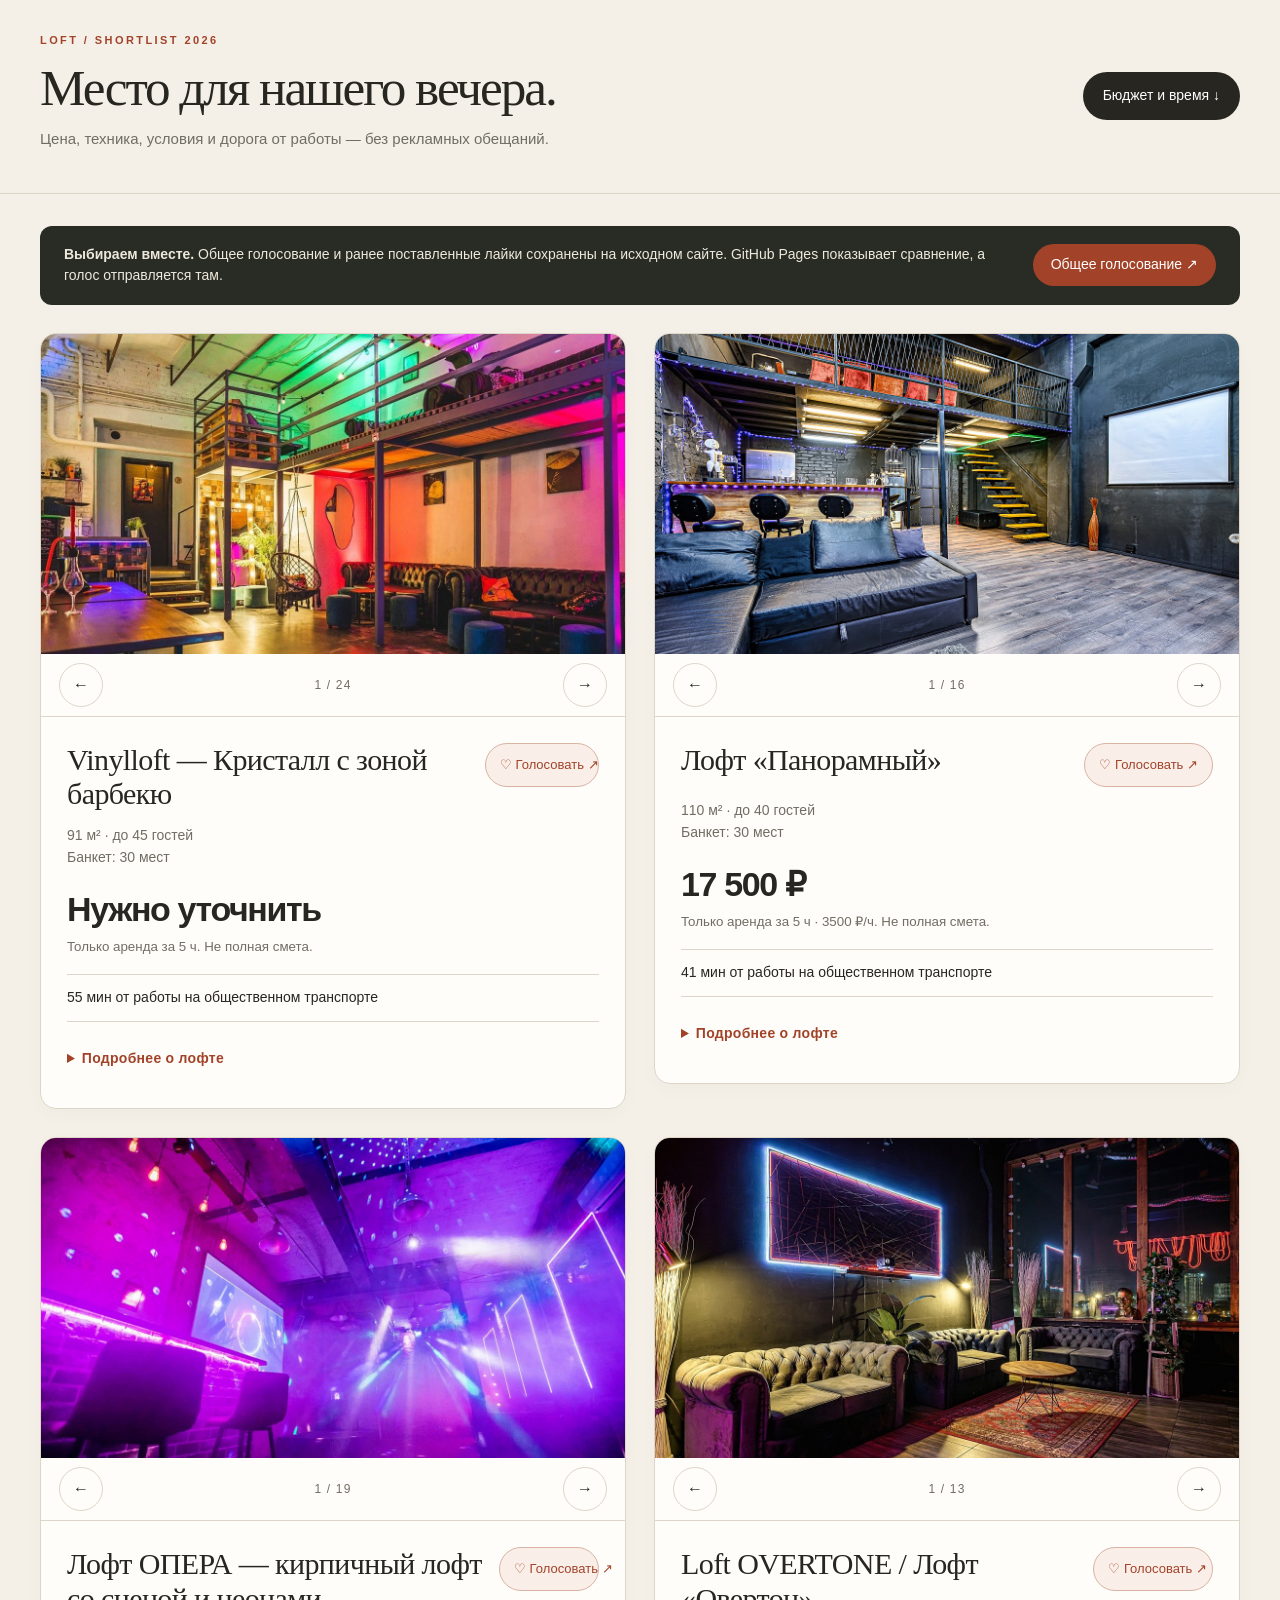
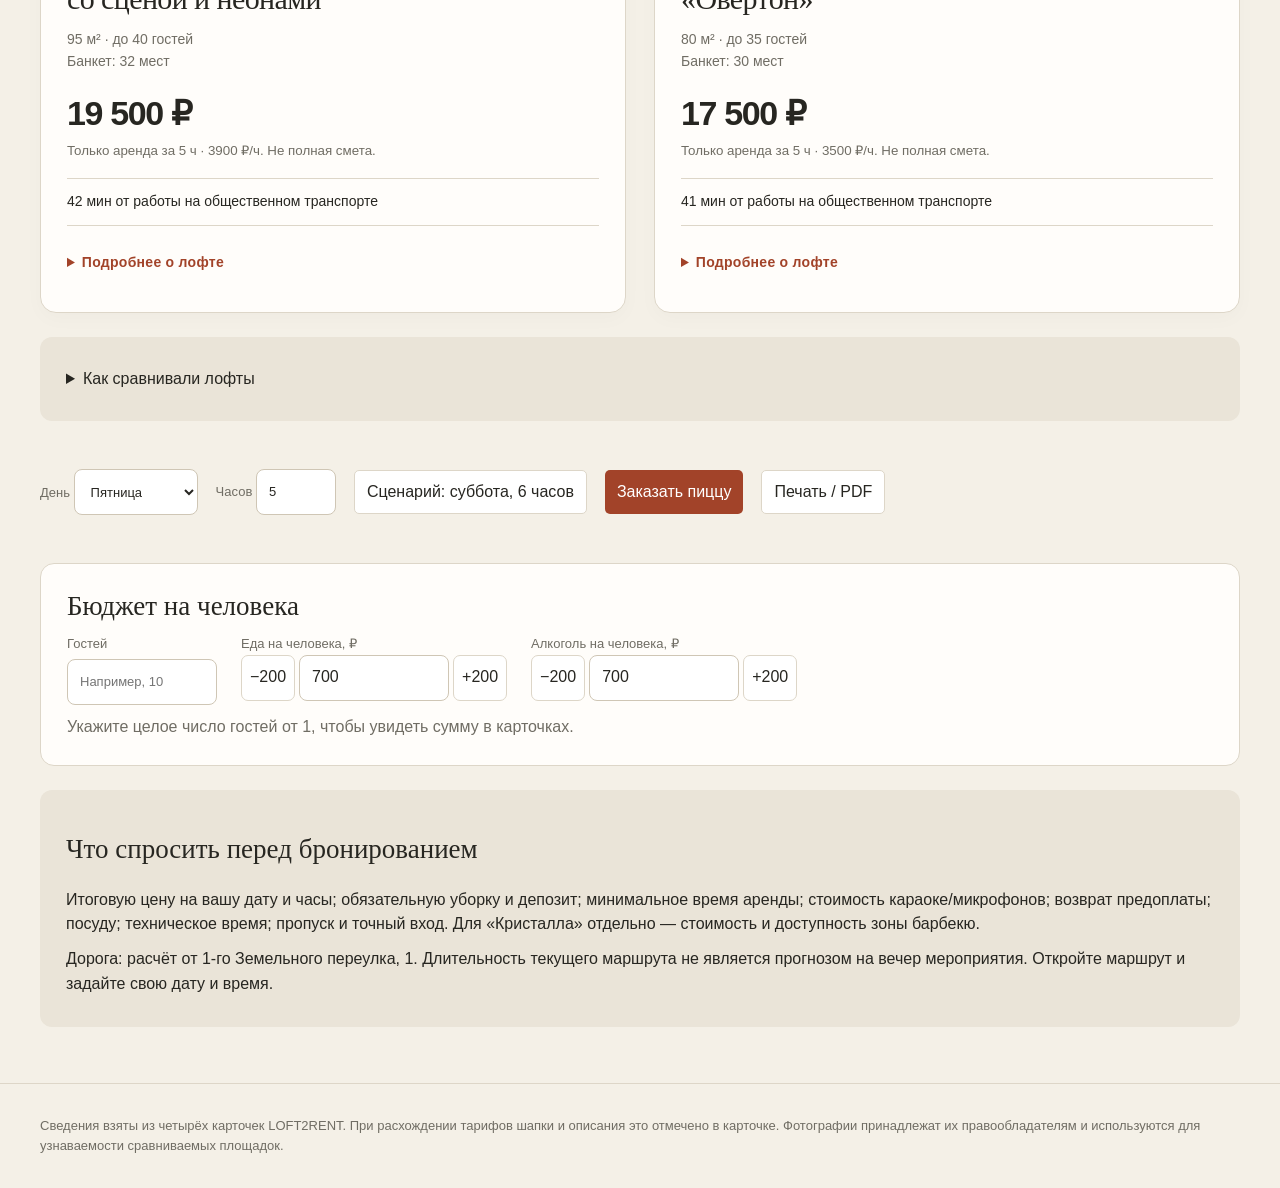
==== index.html @ 303b60c2 "Publish loft comparison with refreshed editorial design" ====
<!doctype html><html lang="ru"><meta charset="utf-8"><meta name="viewport" content="width=device-width,initial-scale=1"><title>Четыре лофта · сравнение</title><style>:root{--ink:#20332e;--muted:#65716c;--paper:#f5f3ee;--line:#d6dcd5;--accent:#23634c}*{box-sizing:border-box}body{margin:0;background:var(--paper);color:var(--ink);font:16px/1.55 'Segoe UI',Arial,sans-serif}header,main,footer{max-width:1500px;margin:auto;padding:28px}header{display:flex;align-items:end;justify-content:space-between;gap:24px;border-bottom:1px solid var(--line)}h1{font:42px/1.1 Georgia,serif;margin:8px 0}h2{font:27px/1.2 Georgia,serif}h3{margin:0;font-size:21px}.eyebrow{letter-spacing:.14em;text-transform:uppercase;font-size:12px;color:var(--muted)}p{margin:10px 0}.muted,small{color:var(--muted)}.controls{display:flex;flex-wrap:wrap;align-items:center;gap:16px;padding:20px 0}select,input,button{font:inherit;min-height:44px;border:1px solid var(--line);border-radius:5px;background:white;padding:8px 12px;color:var(--ink)}input{width:80px}button{cursor:pointer}button[aria-pressed=true]{background:var(--accent);color:white}a{color:var(--accent)}.grid{display:grid;grid-template-columns:repeat(4,minmax(0,1fr));gap:20px}.venue{background:white;border:1px solid var(--line);overflow:hidden;border-radius:7px}.photo{width:100%;height:190px;object-fit:cover;cursor:zoom-in}.body{padding:20px}.facts{font-size:14px;color:var(--muted);margin:8px 0 18px}.price{font-size:28px;font-weight:650;margin-top:20px}.block{border-top:1px solid var(--line);padding-top:16px;margin-top:18px}.label{font-size:12px;letter-spacing:.07em;text-transform:uppercase;color:var(--muted)}ul{padding-left:19px;margin:8px 0}li{margin:6px 0}.note{background:#e9eee7;padding:18px 22px;margin:20px 0;border-radius:5px}.warning{color:#86501c}.vote{width:100%;margin-top:18px}.summary{display:grid;grid-template-columns:1fr 1fr;gap:24px;margin-bottom:28px}.summary article{border-top:2px solid var(--accent)}details{margin-top:14px}summary{cursor:pointer;min-height:44px;padding-top:10px}dialog{border:0;padding:10px;max-width:95vw;background:white}dialog img{max-height:80vh;max-width:90vw}footer{font-size:13px}.error{color:#9c342a}@media(max-width:1100px){.grid{grid-template-columns:repeat(2,minmax(0,1fr))}}@media(max-width:620px){header{display:block}header,main,footer{padding:20px}h1{font-size:34px}.grid,.summary{grid-template-columns:1fr}.photo{height:240px}}@media print{button,.controls{display:none}.grid{grid-template-columns:repeat(2,1fr)}.venue{break-inside:avoid}} .budget{background:#fff;border:1px solid var(--line);border-top:3px solid var(--accent);border-radius:7px;padding:18px 22px;margin:0 0 20px}.budget h2{margin:0 0 12px}.budget-fields{display:flex;flex-wrap:wrap;gap:12px 20px}.budget-fields label{display:grid;gap:4px;font-size:14px}.budget-fields input{width:138px}.budget p{margin:10px 0 0}.per-person{background:#e9eee7;border-radius:5px;padding:10px 12px;margin-top:12px}.per-person strong{display:block;color:var(--accent);font-size:19px}
.budget-adjust{display:flex;gap:4px}.budget-adjust input{width:92px;appearance:textfield}.budget-adjust input::-webkit-inner-spin-button,.budget-adjust input::-webkit-outer-spin-button{appearance:none}.budget-adjust button{padding-inline:8px}.contacts{display:flex;flex-wrap:wrap;gap:6px 12px;margin:10px 0}.contacts a{display:inline-flex;align-items:center;min-height:36px}.call-note label{display:block;font-weight:600}.call-note textarea{width:100%;min-height:86px;resize:vertical;padding:8px;border:1px solid var(--line);border-radius:5px;font:inherit;color:var(--ink)}.gallery{position:relative;background:#e9eee7}.gallery .photo{display:block}.gallery-open{display:block;width:100%;padding:0;border:0;border-radius:0}.gallery-nav{display:flex;justify-content:space-between;align-items:center;gap:8px;padding:4px 8px}.gallery-nav button{min-width:44px;padding:4px 9px}.gallery-count{font-variant-numeric:tabular-nums}.lightbox-photo{display:block;margin:auto;object-fit:contain}.lightbox-close{display:block;margin:0 0 8px auto}dialog::backdrop{background:#17221ed9}.gallery-open,.lightbox-photo{touch-action:pan-y}.grid{align-items:start}.venue-title{display:flex;gap:8px;align-items:start;justify-content:space-between}.venue-title h3{min-width:0}.venue-title .vote{width:auto;min-width:56px;margin:0;white-space:nowrap}.venue-title .vote:disabled{cursor:wait}.vote-error{color:#9c342a}.venue-details summary{color:var(--accent);font-weight:600}.venue .price{margin-top:10px}.venue .facts{margin-bottom:8px}.quick-route{font-size:14px;margin:6px 0}@media(max-width:620px){header{padding:14px 16px}header h1{font-size:28px}header p{display:none}main{padding:14px 12px}.photo{height:200px}.body{padding:14px}.venue-title h3{font-size:19px}} 
:root{--ink:#272621;--muted:#706d64;--paper:#f4f0e7;--line:#ddd6c8;--accent:#a24329}
body{font-family:'Segoe UI',Arial,sans-serif;background:var(--paper);color:var(--ink)}
header,main,footer{max-width:1380px;padding:32px 40px}header{align-items:center;border-bottom:1px solid var(--line);gap:24px}header h1{font:clamp(32px,4vw,54px)/1.06 Georgia,serif;letter-spacing:-.04em;margin:12px 0}header p{display:block!important;max-width:600px;font-size:15px}header .eyebrow{font-weight:700;color:var(--accent);font-size:11px;letter-spacing:.22em}header>a{flex-shrink:0;text-decoration:none;background:var(--ink);color:#fff;padding:13px 20px;border-radius:30px;font-size:14px}header small{font-size:12px}
.grid{grid-template-columns:repeat(2,minmax(0,1fr));gap:28px;align-items:start}.venue{border:1px solid var(--line);border-radius:16px;box-shadow:0 6px 20px #24221906;overflow:hidden;background:#fffdfa}.venue:hover{border-color:#b7aa95}.gallery{background:#e9e3d7}.gallery .photo,.photo{height:320px;object-fit:cover;width:100%}.gallery-open{overflow:hidden}.gallery-open img{transition:transform .3s}.gallery-open:hover img{transform:scale(1.025)}.gallery-nav{background:#fffdfa;padding:9px 18px;border-bottom:1px solid var(--line)}.gallery-nav button{border-radius:50%;min-width:44px;background:transparent;border-color:var(--line)}.gallery-count{font-size:12px;letter-spacing:.1em;color:var(--muted)}.body{padding:26px}.venue-title{gap:16px}h3{font:30px/1.15 Georgia,serif;letter-spacing:-.02em}.facts{font-size:14px;line-height:1.6;margin-top:12px;color:var(--muted)}.price{font:600 34px/1.2 'Segoe UI',sans-serif;letter-spacing:-.04em;color:var(--ink);margin:20px 0 4px!important}.per-person{background:#f0eadf;border-radius:10px;padding:14px 18px;margin-top:18px}.per-person strong{font-size:23px;color:var(--accent)}.quick-route{margin:16px 0!important;padding:12px 0;border-top:1px solid var(--line);border-bottom:1px solid var(--line);font-size:14px}.venue-details>summary{font-size:14px;letter-spacing:.02em;color:var(--accent)}.block{margin-top:22px;padding-top:18px}.label{font-size:11px;letter-spacing:.12em}li{font-size:15px;line-height:1.6}.venue-title .vote{border:1px solid #d9b3a4;border-radius:30px;padding:9px 14px;background:#f9eee8;color:var(--accent);font-size:13px;min-width:100px;max-width:150px}.venue-title .vote[aria-pressed=true]{background:var(--accent);color:white}.note{background:#eae4d8;border-radius:12px;padding:20px 26px;margin:24px 0}.budget{background:#fffdfa;border:1px solid var(--line);border-radius:14px;padding:26px;margin:24px 0;box-shadow:none}.budget h2,h2{font:27px/1.2 Georgia,serif}.controls{gap:18px;padding:24px 0}.controls label,.budget-fields label{font-size:13px;color:var(--muted)}select,input{border-radius:8px;min-height:46px;background:white;border-color:#cfc6b5}.budget-fields{gap:16px 24px}.budget-adjust button{border-radius:7px}button:focus-visible,a:focus-visible,input:focus-visible,select:focus-visible{outline:3px solid #d59976;outline-offset:3px}.summary article{border-top:1px solid var(--line)}footer{border-top:1px solid var(--line);color:var(--muted)}.call-note textarea{border-radius:8px;background:#fcfaf6}.contacts a{background:#f3eee5;text-decoration:none;border-radius:6px;padding:5px 10px}.vote-banner{display:flex;align-items:center;justify-content:space-between;gap:20px;background:#292c25;color:#eee9dc;padding:18px 24px;border-radius:12px;margin-bottom:28px;font-size:14px}.vote-banner a{color:#fff;background:#a24329;border-radius:24px;text-decoration:none;padding:10px 18px;white-space:nowrap}.pizza-link{border-radius:24px!important}dialog{border-radius:14px;box-shadow:0 24px 100px #0008}
@media(min-width:1100px){.budget-fields input{width:150px}}@media(max-width:700px){header,main,footer{padding:22px 16px}header{align-items:start;flex-direction:column}header h1{font-size:38px}header>a{padding:10px 17px}.grid{grid-template-columns:1fr;gap:24px}.photo,.gallery .photo{height:250px}.body{padding:21px}h3{font-size:27px}.vote-banner{align-items:start;flex-direction:column;padding:18px}.budget{padding:20px}.budget-fields{gap:12px}.summary{grid-template-columns:1fr}.controls{gap:12px}.venue-title .vote{font-size:12px;max-width:125px;min-width:90px}.note{padding:18px}.budget-fields input{max-width:120px}}
@media(prefers-reduced-motion:reduce){*{transition:none!important;scroll-behavior:auto!important}}
</style><header><div><div class="eyebrow">LOFT / SHORTLIST 2026</div><h1>Место для нашего вечера.</h1><p class="muted">Цена, техника, условия и дорога от работы — без рекламных обещаний.</p></div><a href="#calculator">Бюджет и время ↓</a></header><main><aside class="vote-banner"><span><b>Выбираем вместе.</b> Общее голосование и ранее поставленные лайки сохранены на исходном сайте. GitHub Pages показывает сравнение, а голос отправляется там.</span><a href="https://loft-compare-codex.papahsa101.chatgpt.site/" target="_blank" rel="noopener">Общее голосование ↗</a></aside><section id="venues" class="grid" aria-label="Варианты лофтов"></section><p id="vote-status" role="status" class="vote-error" hidden></p><details class="note"><summary>Как сравнивали лофты</summary><section class="summary"><article><h2>Сначала — короткий вывод</h2><p>Для караоке с понятным составом техники стоит начать с «Панорамного» и OVERTONE: караоке и микрофоны заявлены включёнными. У «Панорамного» больше площадь, а пятничный и субботний тарифы в описании одинаковы с OVERTONE.</p></article><article><h2>Для сцены или отдельного двора</h2><p>«ОПЕРА» — сцена и подробно указанная звуковая система, но микрофон и уборка оплачиваются отдельно. «Кристалл» — два уровня, отдельный вход и зона барбекю; караоке платное, формулировку уборки нужно обязательно уточнить.</p></article></section><div class="note">Дата и число гостей пока не заданы. Аренда рассчитывается по опубликованным тарифам. Депозит, уборка, кейтеринг, персонал и дополнительные услуги не считаются нулевыми, если их стоимость неизвестна. Декабрьские тарифы могут отличаться.</div></details><section class="controls" id="calculator"><label>День <select id="day"><option value="fri">Пятница</option><option value="sat">Суббота</option><option value="mon_thu">Пн–чт</option><option value="sun">Воскресенье</option></select></label><label>Часов <input id="hours" type="number" value="5" min="1" max="24"></label><button id="sat">Сценарий: суббота, 6 часов</button><a href="pizza.html" style="display:inline-flex;align-items:center;min-height:44px;padding:8px 12px;border-radius:5px;background:var(--accent);color:white;text-decoration:none">Заказать пиццу</a><button onclick="print()">Печать / PDF</button></section><section class="budget" aria-labelledby="budget-title">
  <h2 id="budget-title">Бюджет на человека</h2>
  <div class="budget-fields">
    <label>Гостей <input id="guests" type="number" min="1" step="1" required inputmode="numeric" placeholder="Например, 10"></label>
    <div><label for="food">Еда на человека, ₽</label><div class="budget-adjust"><button type="button" data-amount="food" data-delta="-200" aria-label="Расходы на еду минус 200 рублей">−200</button><input id="food" type="number" min="0" step="any" required inputmode="decimal" value="700"><button type="button" data-amount="food" data-delta="200" aria-label="Расходы на еду плюс 200 рублей">+200</button></div></div>
    <div><label for="alcohol">Алкоголь на человека, ₽</label><div class="budget-adjust"><button type="button" data-amount="alcohol" data-delta="-200" aria-label="Расходы на алкоголь минус 200 рублей">−200</button><input id="alcohol" type="number" min="0" step="any" required inputmode="decimal" value="700"><button type="button" data-amount="alcohol" data-delta="200" aria-label="Расходы на алкоголь плюс 200 рублей">+200</button></div></div>
  </div>
  <p id="budget-status" class="muted" aria-live="polite">Укажите число гостей, чтобы увидеть сумму на человека в карточках.</p>
</section><section class="note"><h2>Что спросить перед бронированием</h2><p>Итоговую цену на вашу дату и часы; обязательную уборку и депозит; минимальное время аренды; стоимость караоке/микрофонов; возврат предоплаты; посуду; техническое время; пропуск и точный вход. Для «Кристалла» отдельно — стоимость и доступность зоны барбекю.</p><p>Дорога: расчёт от 1-го Земельного переулка, 1. Длительность текущего маршрута не является прогнозом на вечер мероприятия. Откройте маршрут и задайте свою дату и время.</p></section></main><footer>Сведения взяты из четырёх карточек LOFT2RENT. При расхождении тарифов шапки и описания это отмечено в карточке. Фотографии принадлежат их правообладателям и используются для узнаваемости сравниваемых площадок.</footer><dialog id="lightbox" aria-label="Фотографии лофта"><button type="button" class="lightbox-close">Закрыть</button><img class="lightbox-photo" alt=""><div class="gallery-nav"><button type="button" data-direction="-1" aria-label="Предыдущее фото">←</button><span class="gallery-count" aria-live="polite"></span><button type="button" data-direction="1" aria-label="Следующее фото">→</button></div></dialog><script>const DATA={"venues":[{"id":"kristall-vinylloft","name":"Vinylloft — Кристалл с зоной барбекю","url":"https://www.loft2rent.ru/loft/2148/85545/","address":"Москва, улица Самокатная, 4 стр. 13 (по данным объявления; метро Курская — 20 мин.)","photos":["photos/kristall-vinylloft-1.jpg","photos/kristall-vinylloft-2.jpg","photos/kristall-vinylloft-3.jpg","photos/kristall-vinylloft-4.jpg","photos/kristall-vinylloft-5.jpg","photos/kristall-vinylloft-6.jpg","photos/kristall-vinylloft-7.jpg","photos/kristall-vinylloft-8.jpg","photos/kristall-vinylloft-9.jpg","photos/kristall-vinylloft-10.jpg","photos/kristall-vinylloft-11.jpg","photos/kristall-vinylloft-12.jpg","photos/kristall-vinylloft-13.jpg","photos/kristall-vinylloft-14.jpg","photos/kristall-vinylloft-15.jpg","photos/kristall-vinylloft-16.jpg","photos/kristall-vinylloft-17.jpg","photos/kristall-vinylloft-18.jpg","photos/kristall-vinylloft-19.jpg","photos/kristall-vinylloft-20.jpg","photos/kristall-vinylloft-21.jpg","photos/kristall-vinylloft-22.jpg","photos/kristall-vinylloft-23.jpg","photos/kristall-vinylloft-24.jpg"],"area":"91","capacity":"45","banquet":"30","rates":{"mon_thu":null,"fri":null,"sat":null,"sun":null,"headline":"Шапка: «Час от 2 000», диапазон 2 500–4 900 ₽/час","note":"Почасовые тарифы по дням на странице не опубликованы: цену нельзя увидеть без выбора даты в календаре бронирования. В описании цен нет вообще — только «Цены на декабрь уточняйте у администратора».","minimum_booking":"пт — от 5 ч, сб — от 6 ч, вс — от 4 ч"},"included":["Мебель: 4 дивана, диваны-палетты, барные и раскладные стулья, пуфы, 2 обеденных стола, придиванные столики","Звук: 2 колонки + микшерный пульт","Светомузыка, диско-шар, разноуровневое регулируемое освещение","Проектор с большим экраном","Барная стойка, микроволновка, чайник, большой холодильник, утварь (нож, доска, штопор)","Собственный санузел, отдельный вход с выходом на улицу","Wi-Fi, настольные игры","Бесплатные 15 минут на подготовку и 15 минут на сборы"],"extras":["Караоке AST с 2 микрофонами — 7 000 ₽ за мероприятие","Уборка на мероприятиях с едой и напитками — от 2 000 ₽/час","Банкетные и фуршетные столы, лёд, персонал, посуда — по запросу, цены не опубликованы","Кальяны, аренда дополнительных микрофонов","Кейтеринг (или своё питание и свой алкоголь)"],"conditions":["Бронирование: пятница — минимум 5 часов, суббота — минимум 6 часов, воскресенье — минимум 4 часа","Еду и алкоголь можно приносить свои; наличие пробкового сбора уточнить","Заявлено «можно шуметь без ограничений», в оснащении — «можно шуметь после 23:00»","Цены на декабрь — уточнять у администратора"],"caveats":["Цены: шапка даёт только «от 2 000» и диапазон 2 500–4 900 ₽/час, а в описании почасовых тарифов нет совсем — проверить цену пт/сб по странице невозможно","Караоке одновременно указано в блоке «Что входит в стоимость» и оценено в 7 000 ₽ за мероприятие — противоречие внутри описания","Вместимость расходится: шапка 45 чел., текст «до 40 человек»","Уборка платная только «на мероприятиях с едой и напитками», от 2 000 ₽/час; фиксированной суммы и числа часов уборки нет","Аренда и уборка считаются отдельно, полной сметы площадка не публикует","Отзывы: рядом второй лофт и посторонние иногда заходят; на втором уровне жарко; кулер с водой за доплату","Маршрут проверен 15.11.2026 около 20:12 МСК: это воскресенье, не прогноз вечерних пробок рабочего дня."],"scenario_check":{"fri_5h":{"rent":null,"cleaning":"от 2 000 ₽/час (при еде и напитках)","note":"Минимум 5 ч заявлен, но часовой тариф пт не опубликован — сумму аренды посчитать нельзя"},"sat_6h":{"rent":null,"cleaning":"от 2 000 ₽/час (при еде и напитках)","note":"Минимум 6 ч заявлен, часовой тариф сб не опубликован — сумму аренды посчитать нельзя"},"disclaimer":"Только аренда и уборка по опубликованным тарифам — это не полная смета (без кейтеринга, персонала, оборудования и депозитов)."},"route":{"text":"Яндекс.Карты: на авто 21 мин (9,3 мили, ≈15 км). На общественном транспорте 55 мин, 75 ₽: пешком 7 мин, метро ТКЛ, пересадка на Замоскворецкую, пересадка на Арбатско-Покровскую, пешком 25 мин. Альтернатива 56 мин, 112 ₽: метро + трамвай 43, пешком 8 мин. Ближайшее метро по объявлению — Курская, 20 мин.","minutes":55,"minutes_drive":21,"minutes_transit":55,"source_url":"https://yandex.ru/maps/?rtext=%D0%9C%D0%BE%D1%81%D0%BA%D0%B2%D0%B0%2C%201-%D0%B9%20%D0%97%D0%B5%D0%BC%D0%B5%D0%BB%D1%8C%D0%BD%D1%8B%D0%B9%20%D0%BF%D0%B5%D1%80%D0%B5%D1%83%D0%BB%D0%BE%D0%BA%2C%201~%D0%9C%D0%BE%D1%81%D0%BA%D0%B2%D0%B0%2C%20%D0%A1%D0%B0%D0%BC%D0%BE%D0%BA%D0%B0%D1%82%D0%BD%D0%B0%D1%8F%20%D1%83%D0%BB%D0%B8%D1%86%D0%B0%2C%204%D1%8113&rtt=mt","source_url_drive":"https://yandex.ru/maps/?rtext=%D0%9C%D0%BE%D1%81%D0%BA%D0%B2%D0%B0%2C%201-%D0%B9%20%D0%97%D0%B5%D0%BC%D0%B5%D0%BB%D1%8C%D0%BD%D1%8B%D0%B9%20%D0%BF%D0%B5%D1%80%D0%B5%D1%83%D0%BB%D0%BE%D0%BA%2C%201~%D0%9C%D0%BE%D1%81%D0%BA%D0%B2%D0%B0%2C%20%D0%A1%D0%B0%D0%BC%D0%BE%D0%BA%D0%B0%D1%82%D0%BD%D0%B0%D1%8F%20%D1%83%D0%BB%D0%B8%D1%86%D0%B0%2C%204%D1%8113&rtt=auto","checked_at":"15.11.2026, ~20:00 МСК, отправление «сейчас»"}},{"id":"panoramny","name":"Лофт «Панорамный»","url":"https://www.loft2rent.ru/loft/30979/196803/","address":"Москва, Нижняя Красносельская, 35 стр. 59 (метро Бауманская / Красносельская — 10 мин.)","photos":["photos/panoramny-1.jpg","photos/panoramny-2.jpg","photos/panoramny-3.jpg","photos/panoramny-4.jpg","photos/panoramny-5.jpg","photos/panoramny-6.jpg","photos/panoramny-7.jpg","photos/panoramny-8.jpg","photos/panoramny-9.jpg","photos/panoramny-10.jpg","photos/panoramny-11.jpg","photos/panoramny-12.jpg","photos/panoramny-13.jpg","photos/panoramny-14.jpg","photos/panoramny-15.jpg","photos/panoramny-16.jpg"],"area":"110","capacity":"40","banquet":"30","rates":{"mon_thu":2000,"fri":3500,"sat":5000,"sun":3000,"headline":"Шапка: «Час от 2 000», диапазон 3 500–12 000 ₽/час","night_sat":"Ночной тариф: заезд сб 23:00 — выезд до 09:00 — 25 000 ₽","note":"Тарифы по дням опубликованы в описании: пн–чт 2 000, пт 3 500, сб 5 000, вс 3 000 ₽/час"},"included":["Караоке и микрофоны","Звук JBL Party Box 300","Большой экран и проектор","Настольные игры","Светомузыка, неоновое освещение","Барная стойка","Посуда и бокалы — по запросу","1 час в подарок в будни (пн–чт)","Еда и любые напитки свои — бесплатно, без пробкового сбора"],"extras":["Диджеи, бармены, официанты — по запросу, цены не опубликованы","Кейтеринг, помощь с доставкой и приёмом курьера — цены не опубликованы","Интерактив: представления, выступления, шоу — цены не опубликованы","Фото- и видеосопровождение, украшение зала — цены не опубликованы"],"conditions":["1 час в подарок каждому клиенту в будни (пн–чт)","Пробкового сбора нет, еда и напитки свои — бесплатно","Ограничений по громкости нет, можно шуметь после 23:00","Ночной тариф по субботам: 23:00–09:00 — 25 000 ₽","Бронирование онлайн, возможен просмотр или онлайн-показ"],"caveats":["В шапке диапазон 3 500–12 000 ₽/час, а в описании максимальная ставка 5 000 ₽/час (плюс ночной пакет 25 000 ₽) — откуда 12 000, не поясняется","Уборка в тарифах не упомянута вовсе: платная она или входит в аренду — неизвестно","Минимальное время бронирования (пт/сб) не указано","Вместимость расходится: шапка 40 чел., текст — до 45","Аренда указана за час «на всю компанию»; полной сметы площадка не публикует","Маршрут проверен 15.11.2026 около 20:12 МСК: это воскресенье, не прогноз вечерних пробок рабочего дня."],"scenario_check":{"fri_5h":{"rent":17500,"cleaning":"не указана","note":"5 ч × 3 500 ₽"},"sat_6h":{"rent":30000,"cleaning":"не указана","note":"6 ч × 5 000 ₽"},"disclaimer":"Только аренда и уборка по опубликованным тарифам — это не полная смета (без кейтеринга, персонала, оборудования и депозитов)."},"route":{"text":"Вариант без наземного транспорта: 7 минут пешком до «Улицы 1905 года», линия 7 → линия 1, затем 12 минут пешком. Итого 41 мин. Более быстрый текущий вариант с трамваем — 37 мин. На авто при проверке — около 17 мин.","minutes":41,"minutes_drive":17,"minutes_transit":41,"source_url":"https://yandex.ru/maps/?rtext=%D0%9C%D0%BE%D1%81%D0%BA%D0%B2%D0%B0%2C%201-%D0%B9%20%D0%97%D0%B5%D0%BC%D0%B5%D0%BB%D1%8C%D0%BD%D1%8B%D0%B9%20%D0%BF%D0%B5%D1%80%D0%B5%D1%83%D0%BB%D0%BE%D0%BA%2C%201~%D0%9C%D0%BE%D1%81%D0%BA%D0%B2%D0%B0%2C%20%D0%9D%D0%B8%D0%B6%D0%BD%D1%8F%D1%8F%20%D0%9A%D1%80%D0%B0%D1%81%D0%BD%D0%BE%D1%81%D0%B5%D0%BB%D1%8C%D1%81%D0%BA%D0%B0%D1%8F%20%D1%83%D0%BB%D0%B8%D1%86%D0%B0%2C%2035%D1%8159&rtt=mt","source_url_drive":"https://yandex.ru/maps/?rtext=%D0%9C%D0%BE%D1%81%D0%BA%D0%B2%D0%B0%2C%201-%D0%B9%20%D0%97%D0%B5%D0%BC%D0%B5%D0%BB%D1%8C%D0%BD%D1%8B%D0%B9%20%D0%BF%D0%B5%D1%80%D0%B5%D1%83%D0%BB%D0%BE%D0%BA%2C%201~%D0%9C%D0%BE%D1%81%D0%BA%D0%B2%D0%B0%2C%20%D0%9D%D0%B8%D0%B6%D0%BD%D1%8F%D1%8F%20%D0%9A%D1%80%D0%B0%D1%81%D0%BD%D0%BE%D1%81%D0%B5%D0%BB%D1%8C%D1%81%D0%BA%D0%B0%D1%8F%20%D1%83%D0%BB%D0%B8%D1%86%D0%B0%2C%2035%D1%8159&rtt=auto","checked_at":"15.11.2026, ~20:00 МСК, отправление «сейчас»"}},{"id":"opera","name":"Лофт ОПЕРА — кирпичный лофт со сценой и неонами","url":"https://www.loft2rent.ru/loft/4688/4689/","address":"Москва, Берсеневский переулок, д. 5 стр. 4 (арт-кластер «Красный Октябрь»; метро Кропоткинская / Полянка — 7 мин.)","photos":["photos/opera-1.jpg","photos/opera-2.jpg","photos/opera-3.jpg","photos/opera-4.jpg","photos/opera-5.jpg","photos/opera-6.jpg","photos/opera-7.jpg","photos/opera-8.jpg","photos/opera-9.jpg","photos/opera-10.jpg","photos/opera-11.jpg","photos/opera-12.jpg","photos/opera-13.jpg","photos/opera-14.jpg","photos/opera-15.jpg","photos/opera-16.jpg","photos/opera-17.jpg","photos/opera-18.jpg","photos/opera-19.jpg"],"area":"95","capacity":"40","banquet":"32","rates":{"mon_thu":2000,"fri":3900,"sat":5400,"sun":2900,"headline":"Шапка: «Час от 2 000», диапазон 2 500–10 500 ₽/час","cleaning":2500,"note":"Уборка 2 500 ₽ оплачивается отдельно от аренды. Ночь с 00:00 до 08:00 — по цене предыдущего дня."},"included":["Колонки JBL EON 615 — 2 шт., микшерный пульт Yamaha","Проектор BenQ + экран 3 × 2 м","Светомузыка, диско-шар, прожекторы, лазерная установка, декоративный свет","Сцена, барная стойка 3 м, 3 барных стула","5 чиллаут-зон на подоконниках, 3 стола, 15 раскладных стульев, кожаный диван «Честер»","Гримёрное зеркало, холодильник, чайник, СВЧ, кондиционер","Свободный цвет неоновой подсветки"],"extras":["Микрофон — 1 000 ₽ за мероприятие","Генератор дыма — 1 500 ₽ за мероприятие","Посуда — 50 ₽ за любой предмет","Фуршет с холодными и горячими блюдами — от 2 500 ₽/чел.","Диджей — 2 000 ₽/час, бармен — 2 000 ₽/час"],"conditions":["Пт — 3 900 ₽/час при аренде не менее 5 часов","Сб — 5 400 ₽/час при аренде не менее 6 часов","Уборка 2 500 ₽ — отдельно","Ночь 00:00–08:00 считается по цене предыдущего дня","Тренинги и мастер-классы: будни до 18:00 — 1 000 ₽/час","Скидка 10% на аренду при заказе своего кейтеринга","Возврат оплаты при отмене не менее чем за 14 полных дней, иначе удерживается","Нет ограничений по шуму, нет пробкового сбора","Цены и условия на декабрь — уточнять у менеджера (повторено в описании трижды)"],"caveats":["Цены: шапка обещает диапазон 2 500–10 500 ₽/час, а опубликованные тарифы — 2 000 / 3 900 / 5 400 / 2 900 ₽/час; откуда верхняя граница 10 500, не сказано","Цены на декабрь прямо не зафиксированы — «уточняйте у менеджера», то есть опубликованный прайс может не действовать","Уборка 2 500 ₽ не входит в аренду и добавляется отдельной строкой","Посуда 50 ₽ за предмет — при большой компании сумма быстро растёт, но она не входит в аренду","Полной сметы площадка не публикует: кейтеринг, персонал и оборудование считаются отдельно","Маршрут проверен 15.11.2026 около 20:12 МСК: это воскресенье, не прогноз вечерних пробок рабочего дня."],"scenario_check":{"fri_5h":{"rent":19500,"cleaning":2500,"note":"5 ч × 3 900 ₽ = аренда; уборка 2 500 ₽ — отдельно"},"sat_6h":{"rent":32400,"cleaning":2500,"note":"6 ч × 5 400 ₽ = аренда; уборка 2 500 ₽ — отдельно"},"disclaimer":"Только аренда и уборка по опубликованным тарифам — это не полная смета (без кейтеринга, персонала, оборудования и депозитов)."},"route":{"text":"Вариант метро: 7 минут пешком до «Улицы 1905 года», линия 7 → линия 9, затем 18 минут пешком; всего 42 мин. Альтернатива через линию 1 — 43 мин, из них 15 минут пешком в конце. Метро + автобус м1 сейчас — 37 мин. На авто при проверке — около 15 мин.","minutes":42,"minutes_drive":15,"minutes_transit":42,"source_url":"https://yandex.ru/maps/?rtext=%D0%9C%D0%BE%D1%81%D0%BA%D0%B2%D0%B0%2C%201-%D0%B9%20%D0%97%D0%B5%D0%BC%D0%B5%D0%BB%D1%8C%D0%BD%D1%8B%D0%B9%20%D0%BF%D0%B5%D1%80%D0%B5%D1%83%D0%BB%D0%BE%D0%BA%2C%201~%D0%9C%D0%BE%D1%81%D0%BA%D0%B2%D0%B0%2C%20%D0%91%D0%B5%D1%80%D1%81%D0%B5%D0%BD%D0%B5%D0%B2%D1%81%D0%BA%D0%B8%D0%B9%20%D0%BF%D0%B5%D1%80%D0%B5%D1%83%D0%BB%D0%BE%D0%BA%2C%205%D1%814&rtt=mt","source_url_drive":"https://yandex.ru/maps/?rtext=%D0%9C%D0%BE%D1%81%D0%BA%D0%B2%D0%B0%2C%201-%D0%B9%20%D0%97%D0%B5%D0%BC%D0%B5%D0%BB%D1%8C%D0%BD%D1%8B%D0%B9%20%D0%BF%D0%B5%D1%80%D0%B5%D1%83%D0%BB%D0%BE%D0%BA%2C%201~%D0%9C%D0%BE%D1%81%D0%BA%D0%B2%D0%B0%2C%20%D0%91%D0%B5%D1%80%D1%81%D0%B5%D0%BD%D0%B5%D0%B2%D1%81%D0%BA%D0%B8%D0%B9%20%D0%BF%D0%B5%D1%80%D0%B5%D1%83%D0%BB%D0%BE%D0%BA%2C%205%D1%814&rtt=auto","checked_at":"15.11.2026, ~20:00 МСК, отправление «сейчас»"}},{"id":"overtone","name":"Loft OVERTONE / Лофт «Овертон»","url":"https://www.loft2rent.ru/loft/30979/201960/","address":"Москва, Нижняя Красносельская, 35 стр. 59 (метро Бауманская / Красносельская — 10 мин.)","photos":["photos/overtone-1.jpg","photos/overtone-2.jpg","photos/overtone-3.jpg","photos/overtone-4.jpg","photos/overtone-5.jpg","photos/overtone-6.jpg","photos/overtone-7.jpg","photos/overtone-8.jpg","photos/overtone-9.jpg","photos/overtone-10.jpg","photos/overtone-11.jpg","photos/overtone-12.jpg","photos/overtone-13.jpg"],"area":"80","capacity":"35","banquet":"30","rates":{"mon_thu":1500,"fri":3500,"sat":5000,"sun":2500,"headline":"Шапка: «Час от 1 500», диапазон 2 500–5 000 ₽/час","night_sat":"Ночной тариф: заезд сб 23:00 — выезд до 09:00 — 25 000 ₽","note":"Тарифы по дням опубликованы в описании: пн–чт 1 500, пт 3 500, сб 5 000, вс 2 500 ₽/час"},"included":["Караоке и микрофоны, караоке «в подарок»","Большой экран для караоке и проектор","Звук JBL Party Box 300","Настольные игры","Светомузыка, неоновое освещение","Барная стойка","Посуда и бокалы — по запросу","1 час в подарок в будни (пн–чт)","Еда и напитки свои — бесплатно, без пробкового сбора"],"extras":["Диджеи, бармены, официанты — по запросу, цены не опубликованы","Кейтеринг, помощь с доставкой и приёмом курьера — цены не опубликованы","Интерактив, шоу, фото- и видеосопровождение, украшение зала — цены не опубликованы"],"conditions":["1 час в подарок каждому клиенту в будни (пн–чт)","Пробкового сбора нет, еда и напитки свои — бесплатно","Ограничений по громкости нет, можно шуметь после 23:00","Ночной тариф по субботам: 23:00–09:00 — 25 000 ₽","Бронирование онлайн, возможен просмотр или онлайн-показ"],"caveats":["В шапке диапазон 2 500–5 000 ₽/час, а в описании ставки 1 500 / 3 500 / 5 000 / 2 500 ₽/час — верхняя граница в описании не достигается, зато есть ночной пакет 25 000 ₽","Уборка в тарифах не упомянута: входит или платится отдельно — неизвестно","Минимальное время бронирования (пт/сб) не указано","Вместимость расходится: шапка 35 чел., текст — до 30","Галерея на странице маленькая (3 фото в основном блоке), остальные фото добавлены из галереи площадки","Маршрут проверен 15.11.2026 около 20:12 МСК: это воскресенье, не прогноз вечерних пробок рабочего дня."],"scenario_check":{"fri_5h":{"rent":17500,"cleaning":"не указана","note":"5 ч × 3 500 ₽"},"sat_6h":{"rent":30000,"cleaning":"не указана","note":"6 ч × 5 000 ₽"},"disclaimer":"Только аренда и уборка по опубликованным тарифам — это не полная смета (без кейтеринга, персонала, оборудования и депозитов)."},"route":{"text":"Вариант без наземного транспорта: 7 минут пешком до «Улицы 1905 года», линия 7 → линия 1, затем 12 минут пешком. Итого 41 мин. Более быстрый текущий вариант с трамваем — 37 мин. На авто при проверке — около 17 мин.","minutes":41,"minutes_drive":17,"minutes_transit":41,"source_url":"https://yandex.ru/maps/?rtext=%D0%9C%D0%BE%D1%81%D0%BA%D0%B2%D0%B0%2C%201-%D0%B9%20%D0%97%D0%B5%D0%BC%D0%B5%D0%BB%D1%8C%D0%BD%D1%8B%D0%B9%20%D0%BF%D0%B5%D1%80%D0%B5%D1%83%D0%BB%D0%BE%D0%BA%2C%201~%D0%9C%D0%BE%D1%81%D0%BA%D0%B2%D0%B0%2C%20%D0%9D%D0%B8%D0%B6%D0%BD%D1%8F%D1%8F%20%D0%9A%D1%80%D0%B0%D1%81%D0%BD%D0%BE%D1%81%D0%B5%D0%BB%D1%8C%D1%81%D0%BA%D0%B0%D1%8F%20%D1%83%D0%BB%D0%B8%D1%86%D0%B0%2C%2035%D1%8159&rtt=mt","source_url_drive":"https://yandex.ru/maps/?rtext=%D0%9C%D0%BE%D1%81%D0%BA%D0%B2%D0%B0%2C%201-%D0%B9%20%D0%97%D0%B5%D0%BC%D0%B5%D0%BB%D1%8C%D0%BD%D1%8B%D0%B9%20%D0%BF%D0%B5%D1%80%D0%B5%D1%83%D0%BB%D0%BE%D0%BA%2C%201~%D0%9C%D0%BE%D1%81%D0%BA%D0%B2%D0%B0%2C%20%D0%9D%D0%B8%D0%B6%D0%BD%D1%8F%D1%8F%20%D0%9A%D1%80%D0%B0%D1%81%D0%BD%D0%BE%D1%81%D0%B5%D0%BB%D1%8C%D1%81%D0%BA%D0%B0%D1%8F%20%D1%83%D0%BB%D0%B8%D1%86%D0%B0%2C%2035%D1%8159&rtt=auto","checked_at":"15.11.2026, ~20:00 МСК, отправление «сейчас»"}}]};const $=s=>document.querySelector(s);const esc=x=>String(x??'Не указано').replace(/[&<>"']/g,c=>({'&':'&amp;','<':'&lt;','>':'&gt;','"':'&quot;',"'":'&#39;'}[c]));const list=x=>Array.isArray(x)?x.map(z=>typeof z==='string'?z:JSON.stringify(z)):x?[String(x)]:['Не указано'];const money = new Intl.NumberFormat('ru-RU', {maximumFractionDigits: 2});
function renderBudget() {
  const guests = $('#guests');
  const food = $('#food');
  const alcohol = $('#alcohol');
  const validGuests = guests.validity.valid;
  const validExpenses = food.validity.valid && alcohol.validity.valid;
  const message = !validGuests
    ? 'Укажите целое число гостей от 1, чтобы увидеть сумму в карточках.'
    : !validExpenses
      ? 'Укажите расходы на еду и алкоголь. Можно поставить 0 ₽.'
      : 'В каждой карточке — доля аренды плюс еда и алкоголь на человека.';
  const status = $('#budget-status');
  if (status.textContent !== message) status.textContent = message;

  document.querySelectorAll('.per-person').forEach(result => {
    const rent = Number(result.dataset.rent) / guests.valueAsNumber;
    result.hidden = !(validGuests && validExpenses);
    if (result.hidden) return;
    const total = rent + food.valueAsNumber + alcohol.valueAsNumber;
    result.querySelector('strong').textContent = '≈ ' + money.format(total) + ' ₽ / чел.';
    result.querySelector('small').textContent = 'Аренда на человека ≈ ' + money.format(rent) + ' ₽';
  });
}
for (const id of ['guests', 'food', 'alcohol']) {
  document.getElementById(id).addEventListener('input', renderBudget);
}
const contacts = {
  'kristall-vinylloft': [['tel:+79773592477','+7 (977) 359-24-77'],['https://t.me/vinyl_loft','Telegram'],['https://wa.me/79629030510','WhatsApp'],['mailto:loft.vinyl@yandex.ru','Почта']],
  panoramny: [['tel:+79936053121','+7 (993) 605-31-21'],['https://t.me/prostranstvoloft','Telegram']],
  opera: [['tel:+79770002153','+7 (977) 000-21-53']],
  overtone: [['tel:+79936053121','+7 (993) 605-31-21'],['https://t.me/prostranstvoloft','Telegram']]
};
const callNotes = new Map();
function adjustBudget(input, delta) {
  input.value = Math.max(0, (input.valueAsNumber || 0) + delta);
  renderBudget();
}
function attachNote(field) {
  const key = 'loft-call-note:' + field.dataset.venue;
  const status = field.nextElementSibling;
  try { field.value = callNotes.get(key) ?? localStorage.getItem(key) ?? ''; }
  catch { field.value = callNotes.get(key) ?? ''; }
  field.addEventListener('input', () => {
    callNotes.set(key, field.value);
    try {
      localStorage.setItem(key, field.value);
      status.textContent = 'Сохранено в этом браузере';
    } catch {
      status.textContent = 'Заметка сохранится только до закрытия страницы';
    }
  });
}
document.querySelectorAll('.budget-adjust button').forEach(button => {
  const input = document.getElementById(button.dataset.amount);
  button.onclick = () => adjustBudget(input, Number(button.dataset.delta));
  if (Number(button.dataset.delta) < 0) return;
  input.addEventListener('keydown', event => {
    if (event.key !== 'ArrowUp' && event.key !== 'ArrowDown') return;
    event.preventDefault();
    adjustBudget(input, event.key === 'ArrowUp' ? 200 : -200);
  });
});
const photoIndex = new Map();
const lightbox = $('#lightbox');
let openVenue;
function updateGallery(view, venue) {
  const index = photoIndex.get(venue.id) ?? 0;
  const image = view.querySelector('img');
  image.src = venue.photos[index];
  image.alt = venue.name + ' — фото ' + (index + 1);
  view.querySelector('.gallery-count').textContent = (index + 1) + ' / ' + venue.photos.length;
}
function movePhoto(venue, direction) {
  const index = photoIndex.get(venue.id) ?? 0;
  photoIndex.set(venue.id, (index + direction + venue.photos.length) % venue.photos.length);
  updateGallery(document.getElementById('gallery-' + venue.id), venue);
  if (lightbox.open && openVenue === venue) updateGallery(lightbox, venue);
}
function attachGalleryNavigation(view, getVenue) {
  view.querySelectorAll('[data-direction]').forEach(button => {
    button.onclick = () => movePhoto(getVenue(), Number(button.dataset.direction));
  });
  view.onkeydown = event => {
    if (event.key !== 'ArrowLeft' && event.key !== 'ArrowRight') return;
    event.preventDefault();
    movePhoto(getVenue(), event.key === 'ArrowRight' ? 1 : -1);
  };
  const image = view.querySelector('img');
  let start;
  image.addEventListener('touchstart', event => {
    const touch = event.changedTouches[0];
    start = event.touches.length === 1 ? [touch.clientX, touch.clientY] : null;
  }, {passive: true});
  image.addEventListener('touchend', event => {
    if (!start) return;
    const touch = event.changedTouches[0];
    const horizontal = touch.clientX - start[0];
    const vertical = touch.clientY - start[1];
    start = null;
    if (Math.abs(horizontal) < 40 || Math.abs(horizontal) < Math.abs(vertical)) return;
    if (event.cancelable) event.preventDefault();
    movePhoto(getVenue(), horizontal < 0 ? 1 : -1);
  }, {passive: false});
}
attachGalleryNavigation(lightbox, () => openVenue);
lightbox.querySelector('.lightbox-close').onclick = () => lightbox.close();
let visitor = crypto.randomUUID();
try {
  visitor = localStorage.getItem('loft-voter') || visitor;
  localStorage.setItem('loft-voter', visitor);
} catch {}
const originalVoting='https://loft-compare-codex.papahsa101.chatgpt.site/';
function paintVotes(){document.querySelectorAll('.vote[data-id]').forEach(button=>{button.textContent='♡ Голосовать ↗';button.disabled=false;button.title='Общее голосование на исходном сайте';});}
function loadVotes(){paintVotes();}
$('#venues').addEventListener('click',event=>{const button=event.target.closest('.vote[data-id]');if(button)window.open(originalVoting,'_blank','noopener');});
function render(){const expanded = new Set([...document.querySelectorAll('.venue-details[open]')].map(el=>el.dataset.venue));const day=$('#day').value,h=Math.max(1,Math.min(24,Number($('#hours').value)||5));$('#venues').innerHTML=DATA.venues.map(v=>{let rate=v.rates?.[day];let price=typeof rate==='number'?rate*h:null;return `<article class="venue"><div class="gallery" id="gallery-${v.id}" aria-label="Фотографии: ${esc(v.name)}"><button type="button" class="gallery-open" aria-label="Увеличить фото: ${esc(v.name)}"><img class="photo" alt=""></button><div class="gallery-nav"><button type="button" data-direction="-1" aria-label="Предыдущее фото">←</button><span class="gallery-count" aria-live="polite"></span><button type="button" data-direction="1" aria-label="Следующее фото">→</button></div></div><div class="body"><div class="venue-title"><h3>${esc(v.name)}</h3><button type="button" class="vote" data-id="${v.id}" aria-label="Лайк: ${esc(v.name)}" aria-pressed="false" disabled>♡ …</button></div><div class="facts">${esc(v.area)} м² · до ${esc(v.capacity)} гостей<br>Банкет: ${esc(v.banquet)} мест</div><div class="price">${price!==null?price.toLocaleString('ru-RU')+' ₽':'Нужно уточнить'}</div><small>Только аренда за ${h} ч${rate!=null?' · '+esc(rate)+' ₽/ч':''}. Не полная смета.</small>${price === null ? '' : `<div class="per-person" data-rent="${price}" hidden><strong></strong><small></small></div>`}<p class="quick-route">${v.route?.minutes_transit ? esc(v.route.minutes_transit)+' мин от работы на общественном транспорте' : 'Маршрут уточняется'}</p><details class="venue-details" data-venue="${v.id}"><summary>Подробнее о лофте</summary><a href="${esc(v.url)}" target="_blank" rel="noopener">Карточка, фото и заявка ↗</a><div class="contacts">${contacts[v.id].map(([href, label]) => `<a href="${href}" ${href.startsWith('https:') ? 'target="_blank" rel="noopener"' : ''}>${label}</a>`).join('')}</div><div class="call-note"><label for="note-${v.id}">Заметка после звонка</label><textarea id="note-${v.id}" data-venue="${v.id}" placeholder="Что обсудили и о чём договорились"></textarea><small aria-live="polite">Хранится в этом браузере</small></div><div class="block"><div class="label">Включено</div><ul>${list(v.included).map(x=>`<li>${esc(x)}</li>`).join('')}</ul></div><div class="block"><div class="label">Доплаты и неизвестные расходы</div><ul>${list(v.extras).map(x=>`<li>${esc(x)}</li>`).join('')}</ul></div><div class="block"><div class="label">От работы</div><p>${esc(v.address)}</p><p>${esc(v.route?.text)}</p>${v.route?.minutes?`<p><b>${esc(v.route.minutes)} мин</b> · текущий расчёт</p>`:''}${v.route?.source_url?`<a href="${esc(v.route.source_url)}" target="_blank" rel="noopener">Открыть маршрут ↗</a>`:''}</div><details><summary>Условия и оговорки</summary><ul>${[...list(v.conditions),...list(v.caveats)].map(x=>`<li>${esc(x)}</li>`).join('')}</ul></details></details></div></article>`}).join('');document.querySelectorAll('.venue-details').forEach(el=>{el.open=expanded.has(el.dataset.venue)});renderBudget();document.querySelectorAll('.call-note textarea').forEach(attachNote);paintVotes();DATA.venues.forEach(venue => {
  const gallery = document.getElementById('gallery-' + venue.id);
  updateGallery(gallery, venue);
  attachGalleryNavigation(gallery, () => venue);
  gallery.querySelector('.gallery-open').onclick = () => {
    openVenue = venue;
    updateGallery(lightbox, venue);
    lightbox.showModal();
  };
})}$('#day').onchange=render;$('#hours').oninput=render;$('#sat').onclick=()=>{$('#day').value='sat';$('#hours').value=6;render()};render();loadVotes();setInterval(loadVotes,15000);</script></html>
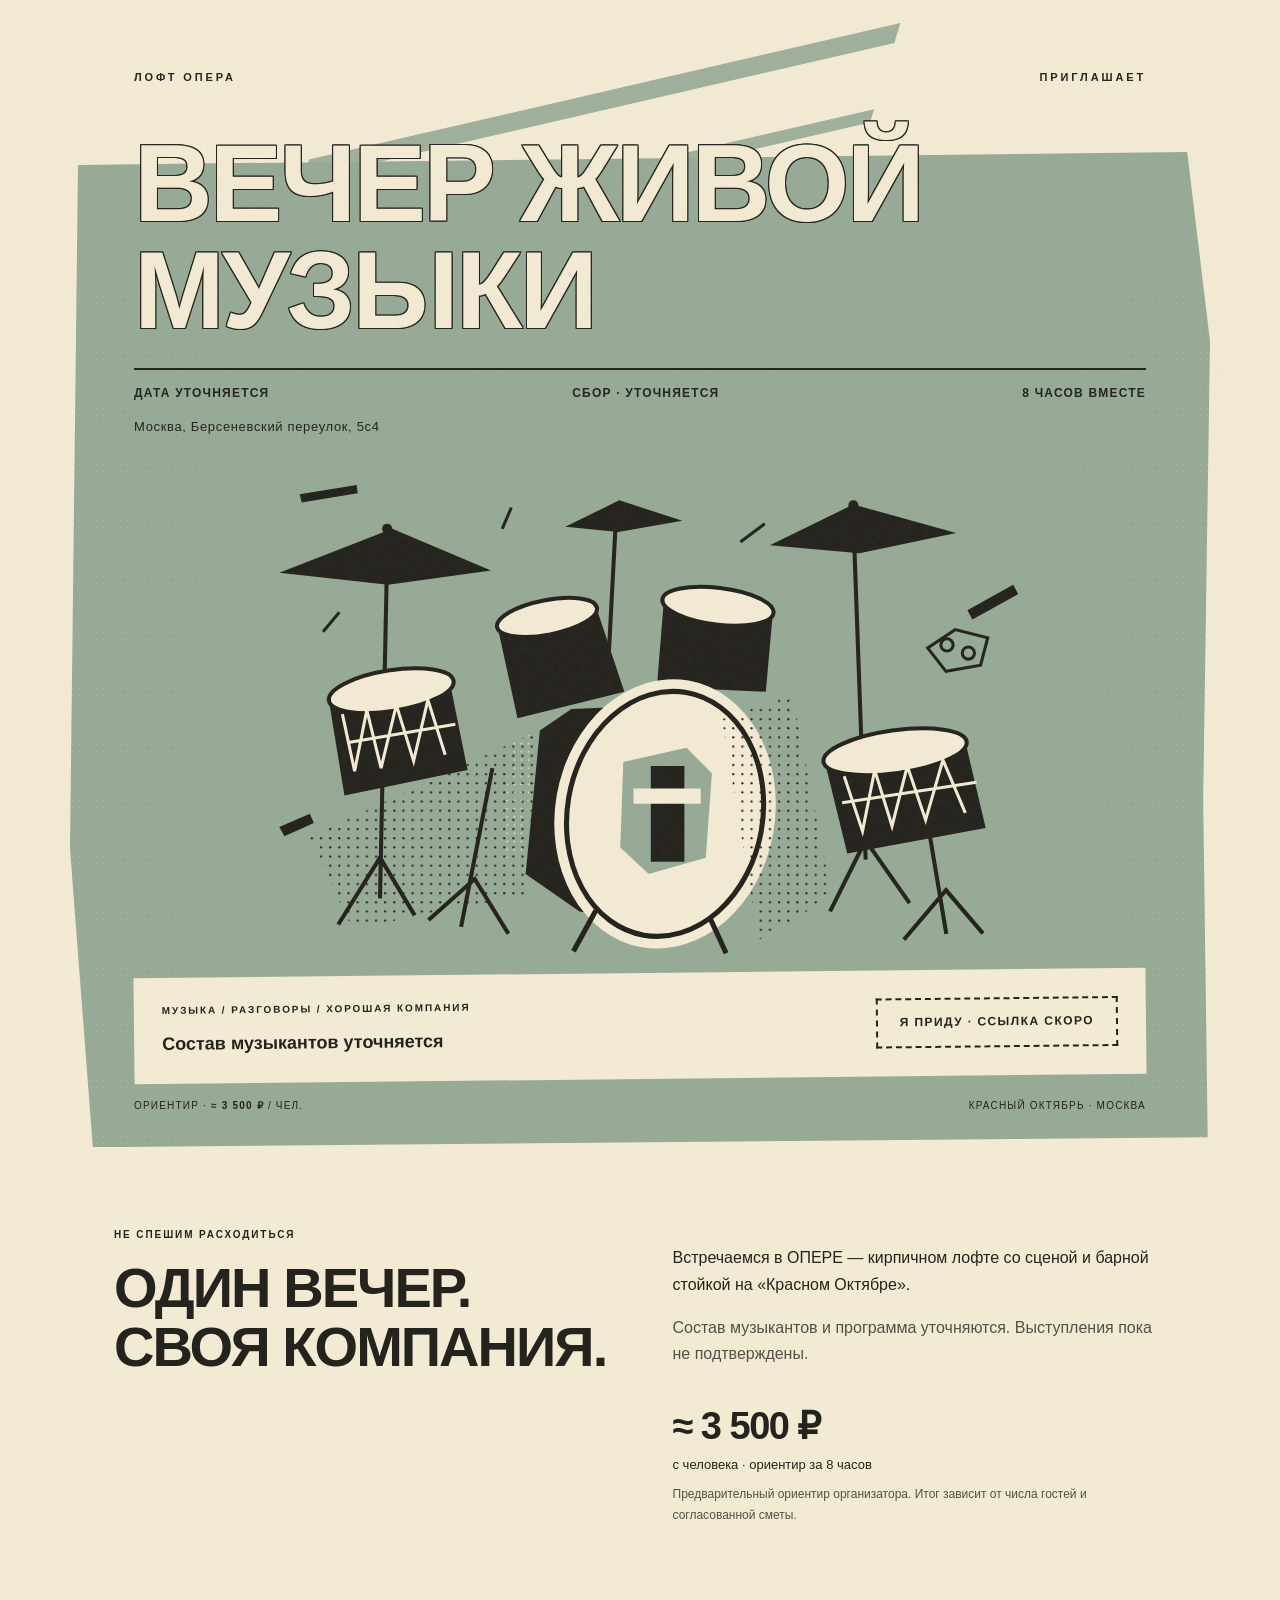
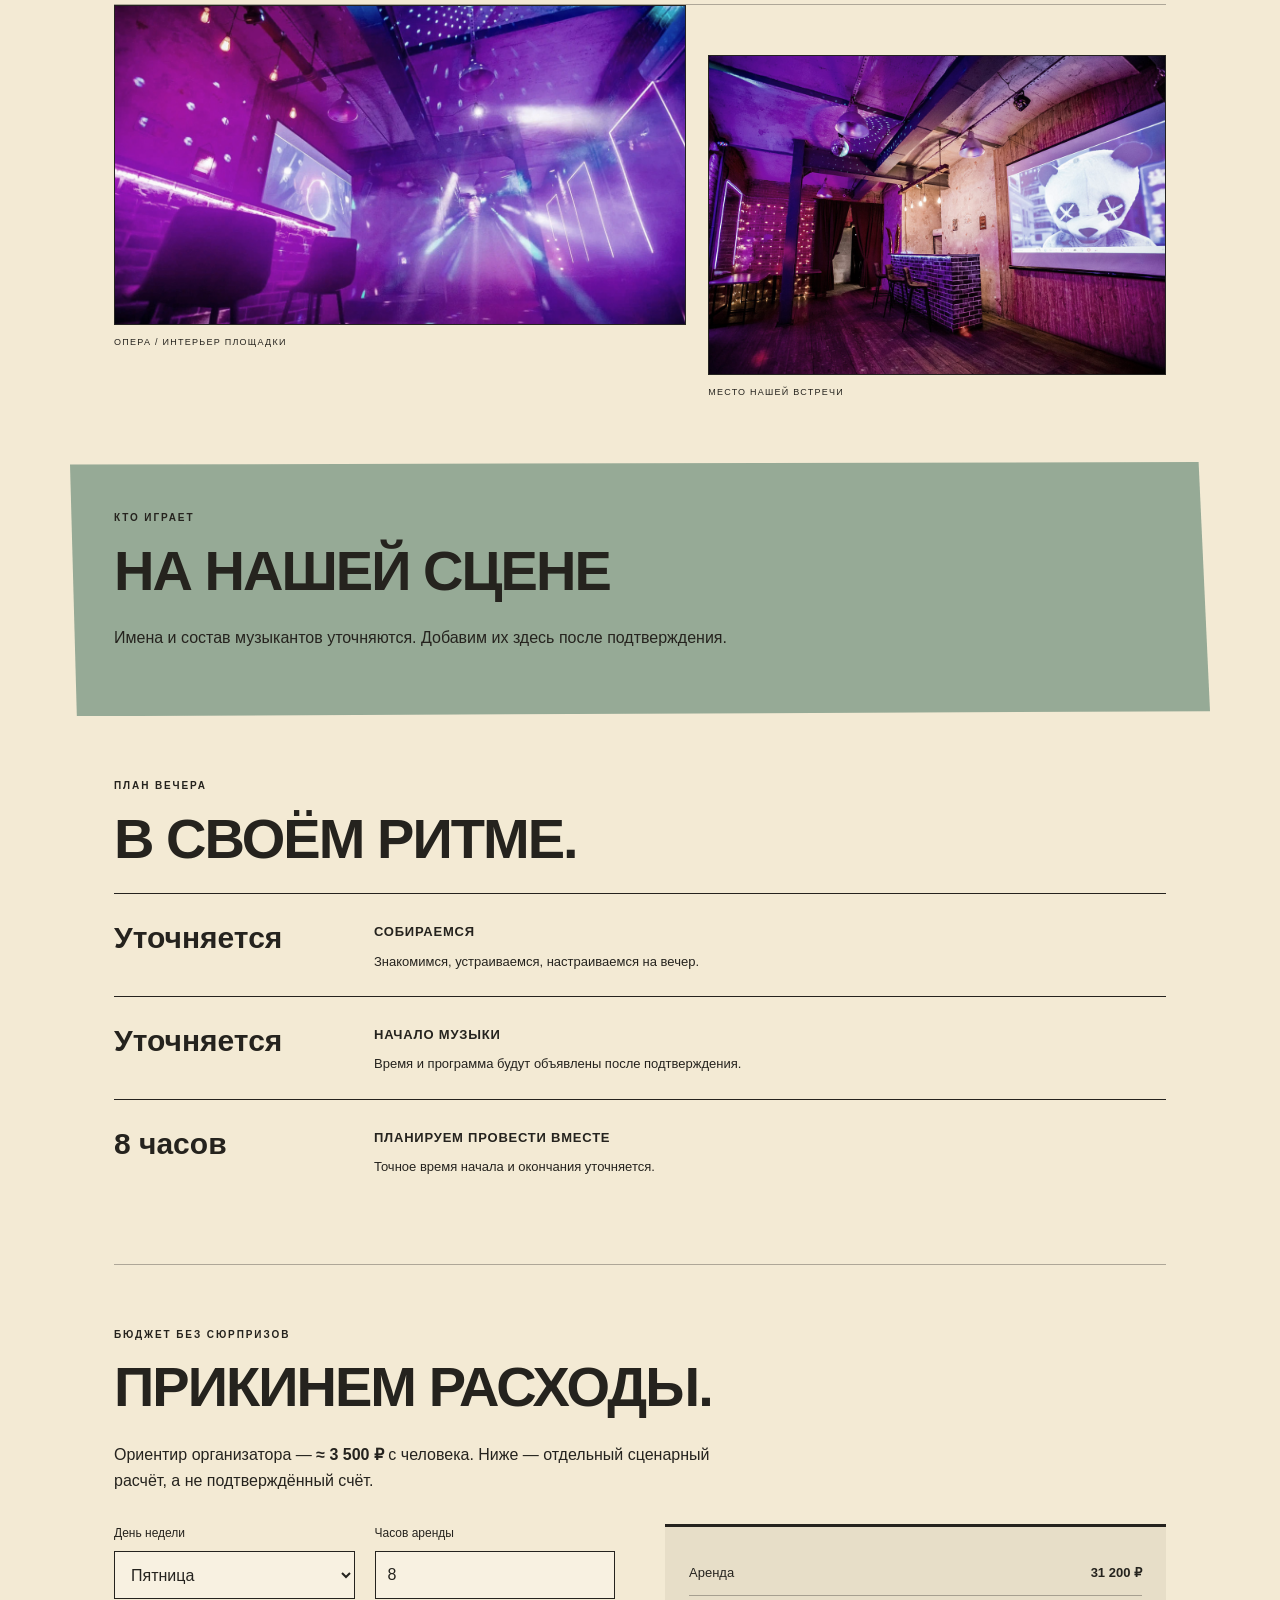
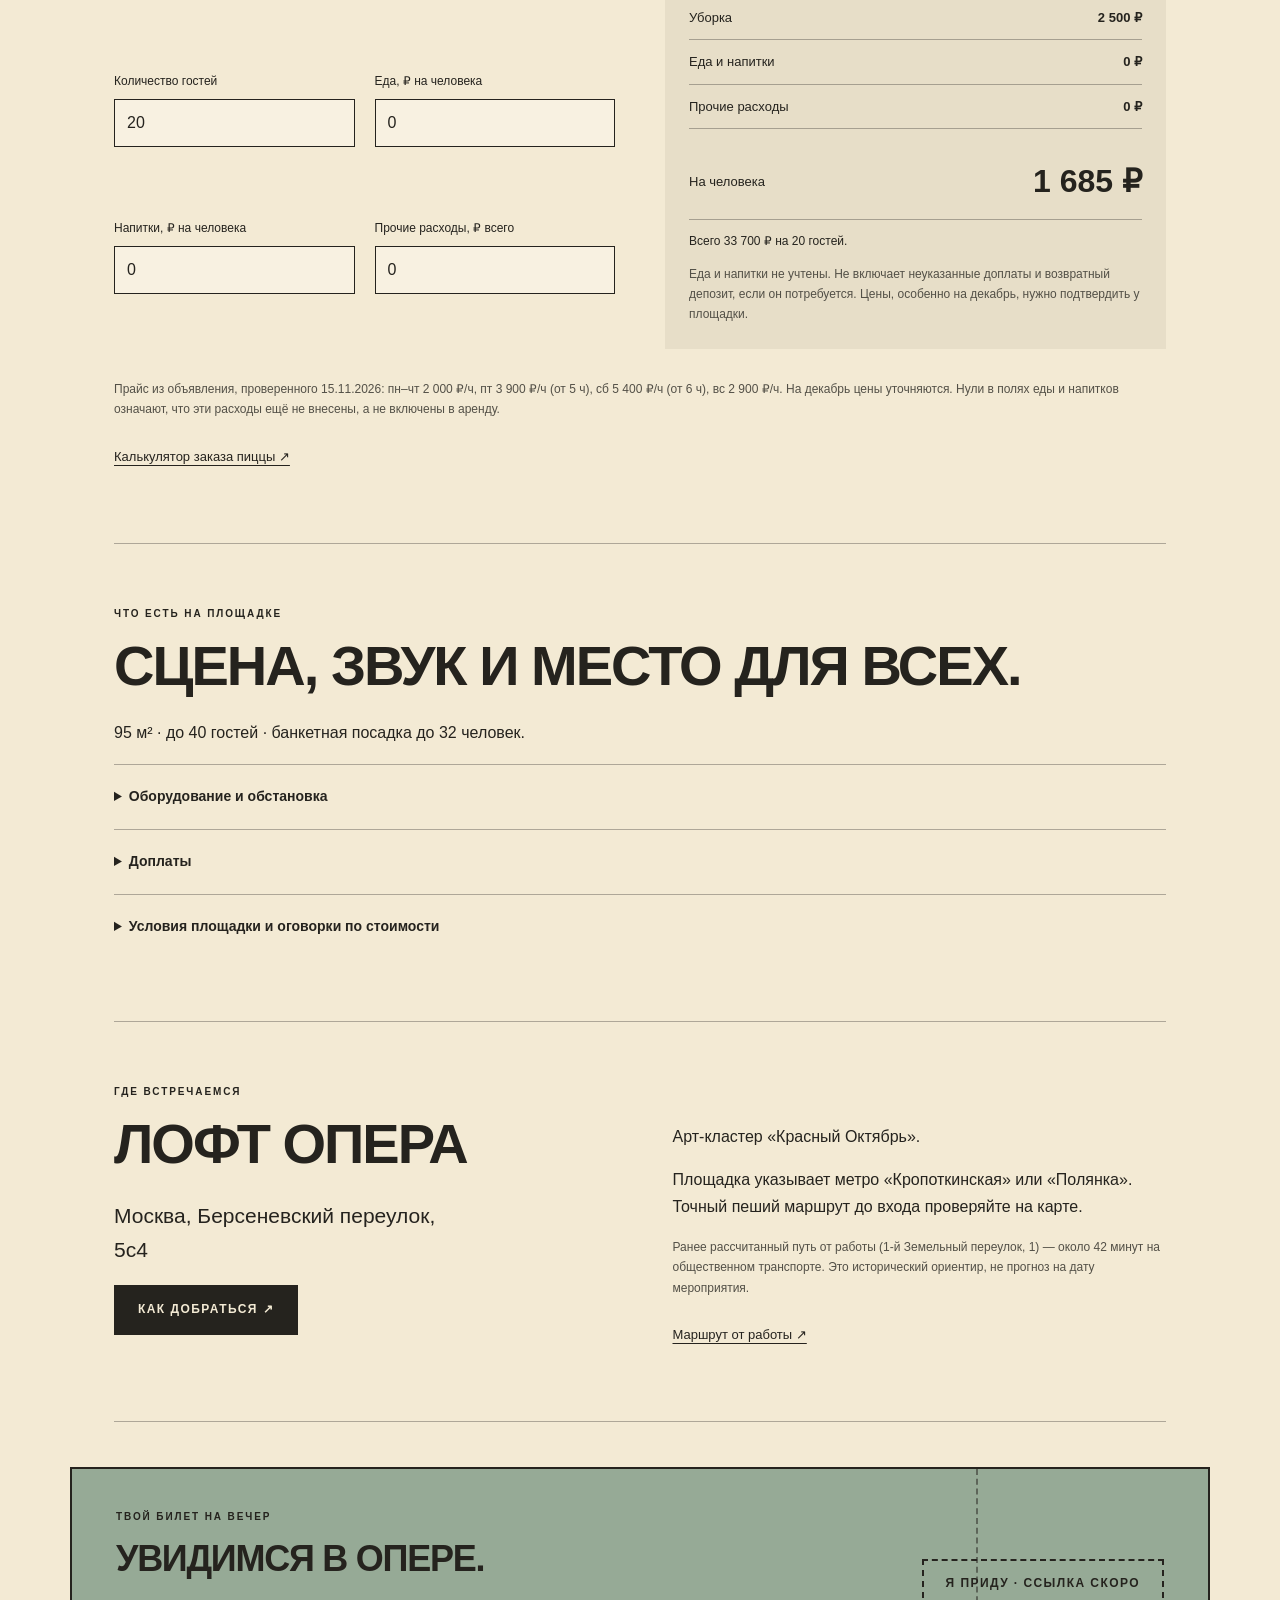
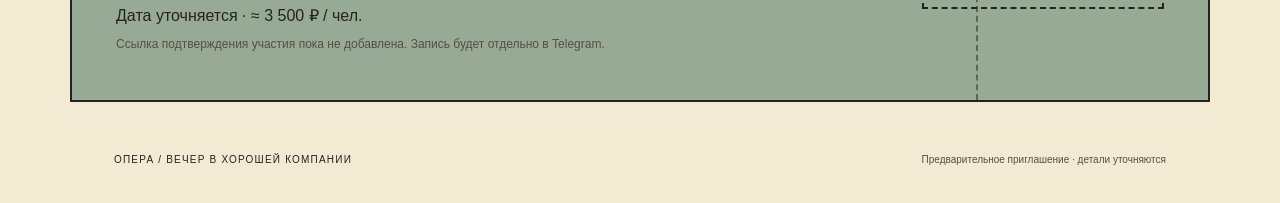
==== commit c87357a3: "Replace comparison with Opera music-night poster invitation" ====
--- a/index.html
+++ b/index.html
@@ -1,142 +1 @@
-<!doctype html><html lang="ru"><meta charset="utf-8"><meta name="viewport" content="width=device-width,initial-scale=1"><title>Четыре лофта · сравнение</title><style>:root{--ink:#20332e;--muted:#65716c;--paper:#f5f3ee;--line:#d6dcd5;--accent:#23634c}*{box-sizing:border-box}body{margin:0;background:var(--paper);color:var(--ink);font:16px/1.55 'Segoe UI',Arial,sans-serif}header,main,footer{max-width:1500px;margin:auto;padding:28px}header{display:flex;align-items:end;justify-content:space-between;gap:24px;border-bottom:1px solid var(--line)}h1{font:42px/1.1 Georgia,serif;margin:8px 0}h2{font:27px/1.2 Georgia,serif}h3{margin:0;font-size:21px}.eyebrow{letter-spacing:.14em;text-transform:uppercase;font-size:12px;color:var(--muted)}p{margin:10px 0}.muted,small{color:var(--muted)}.controls{display:flex;flex-wrap:wrap;align-items:center;gap:16px;padding:20px 0}select,input,button{font:inherit;min-height:44px;border:1px solid var(--line);border-radius:5px;background:white;padding:8px 12px;color:var(--ink)}input{width:80px}button{cursor:pointer}button[aria-pressed=true]{background:var(--accent);color:white}a{color:var(--accent)}.grid{display:grid;grid-template-columns:repeat(4,minmax(0,1fr));gap:20px}.venue{background:white;border:1px solid var(--line);overflow:hidden;border-radius:7px}.photo{width:100%;height:190px;object-fit:cover;cursor:zoom-in}.body{padding:20px}.facts{font-size:14px;color:var(--muted);margin:8px 0 18px}.price{font-size:28px;font-weight:650;margin-top:20px}.block{border-top:1px solid var(--line);padding-top:16px;margin-top:18px}.label{font-size:12px;letter-spacing:.07em;text-transform:uppercase;color:var(--muted)}ul{padding-left:19px;margin:8px 0}li{margin:6px 0}.note{background:#e9eee7;padding:18px 22px;margin:20px 0;border-radius:5px}.warning{color:#86501c}.vote{width:100%;margin-top:18px}.summary{display:grid;grid-template-columns:1fr 1fr;gap:24px;margin-bottom:28px}.summary article{border-top:2px solid var(--accent)}details{margin-top:14px}summary{cursor:pointer;min-height:44px;padding-top:10px}dialog{border:0;padding:10px;max-width:95vw;background:white}dialog img{max-height:80vh;max-width:90vw}footer{font-size:13px}.error{color:#9c342a}@media(max-width:1100px){.grid{grid-template-columns:repeat(2,minmax(0,1fr))}}@media(max-width:620px){header{display:block}header,main,footer{padding:20px}h1{font-size:34px}.grid,.summary{grid-template-columns:1fr}.photo{height:240px}}@media print{button,.controls{display:none}.grid{grid-template-columns:repeat(2,1fr)}.venue{break-inside:avoid}} .budget{background:#fff;border:1px solid var(--line);border-top:3px solid var(--accent);border-radius:7px;padding:18px 22px;margin:0 0 20px}.budget h2{margin:0 0 12px}.budget-fields{display:flex;flex-wrap:wrap;gap:12px 20px}.budget-fields label{display:grid;gap:4px;font-size:14px}.budget-fields input{width:138px}.budget p{margin:10px 0 0}.per-person{background:#e9eee7;border-radius:5px;padding:10px 12px;margin-top:12px}.per-person strong{display:block;color:var(--accent);font-size:19px}
-.budget-adjust{display:flex;gap:4px}.budget-adjust input{width:92px;appearance:textfield}.budget-adjust input::-webkit-inner-spin-button,.budget-adjust input::-webkit-outer-spin-button{appearance:none}.budget-adjust button{padding-inline:8px}.contacts{display:flex;flex-wrap:wrap;gap:6px 12px;margin:10px 0}.contacts a{display:inline-flex;align-items:center;min-height:36px}.call-note label{display:block;font-weight:600}.call-note textarea{width:100%;min-height:86px;resize:vertical;padding:8px;border:1px solid var(--line);border-radius:5px;font:inherit;color:var(--ink)}.gallery{position:relative;background:#e9eee7}.gallery .photo{display:block}.gallery-open{display:block;width:100%;padding:0;border:0;border-radius:0}.gallery-nav{display:flex;justify-content:space-between;align-items:center;gap:8px;padding:4px 8px}.gallery-nav button{min-width:44px;padding:4px 9px}.gallery-count{font-variant-numeric:tabular-nums}.lightbox-photo{display:block;margin:auto;object-fit:contain}.lightbox-close{display:block;margin:0 0 8px auto}dialog::backdrop{background:#17221ed9}.gallery-open,.lightbox-photo{touch-action:pan-y}.grid{align-items:start}.venue-title{display:flex;gap:8px;align-items:start;justify-content:space-between}.venue-title h3{min-width:0}.venue-title .vote{width:auto;min-width:56px;margin:0;white-space:nowrap}.venue-title .vote:disabled{cursor:wait}.vote-error{color:#9c342a}.venue-details summary{color:var(--accent);font-weight:600}.venue .price{margin-top:10px}.venue .facts{margin-bottom:8px}.quick-route{font-size:14px;margin:6px 0}@media(max-width:620px){header{padding:14px 16px}header h1{font-size:28px}header p{display:none}main{padding:14px 12px}.photo{height:200px}.body{padding:14px}.venue-title h3{font-size:19px}} 
-:root{--ink:#272621;--muted:#706d64;--paper:#f4f0e7;--line:#ddd6c8;--accent:#a24329}
-body{font-family:'Segoe UI',Arial,sans-serif;background:var(--paper);color:var(--ink)}
-header,main,footer{max-width:1380px;padding:32px 40px}header{align-items:center;border-bottom:1px solid var(--line);gap:24px}header h1{font:clamp(32px,4vw,54px)/1.06 Georgia,serif;letter-spacing:-.04em;margin:12px 0}header p{display:block!important;max-width:600px;font-size:15px}header .eyebrow{font-weight:700;color:var(--accent);font-size:11px;letter-spacing:.22em}header>a{flex-shrink:0;text-decoration:none;background:var(--ink);color:#fff;padding:13px 20px;border-radius:30px;font-size:14px}header small{font-size:12px}
-.grid{grid-template-columns:repeat(2,minmax(0,1fr));gap:28px;align-items:start}.venue{border:1px solid var(--line);border-radius:16px;box-shadow:0 6px 20px #24221906;overflow:hidden;background:#fffdfa}.venue:hover{border-color:#b7aa95}.gallery{background:#e9e3d7}.gallery .photo,.photo{height:320px;object-fit:cover;width:100%}.gallery-open{overflow:hidden}.gallery-open img{transition:transform .3s}.gallery-open:hover img{transform:scale(1.025)}.gallery-nav{background:#fffdfa;padding:9px 18px;border-bottom:1px solid var(--line)}.gallery-nav button{border-radius:50%;min-width:44px;background:transparent;border-color:var(--line)}.gallery-count{font-size:12px;letter-spacing:.1em;color:var(--muted)}.body{padding:26px}.venue-title{gap:16px}h3{font:30px/1.15 Georgia,serif;letter-spacing:-.02em}.facts{font-size:14px;line-height:1.6;margin-top:12px;color:var(--muted)}.price{font:600 34px/1.2 'Segoe UI',sans-serif;letter-spacing:-.04em;color:var(--ink);margin:20px 0 4px!important}.per-person{background:#f0eadf;border-radius:10px;padding:14px 18px;margin-top:18px}.per-person strong{font-size:23px;color:var(--accent)}.quick-route{margin:16px 0!important;padding:12px 0;border-top:1px solid var(--line);border-bottom:1px solid var(--line);font-size:14px}.venue-details>summary{font-size:14px;letter-spacing:.02em;color:var(--accent)}.block{margin-top:22px;padding-top:18px}.label{font-size:11px;letter-spacing:.12em}li{font-size:15px;line-height:1.6}.venue-title .vote{border:1px solid #d9b3a4;border-radius:30px;padding:9px 14px;background:#f9eee8;color:var(--accent);font-size:13px;min-width:100px;max-width:150px}.venue-title .vote[aria-pressed=true]{background:var(--accent);color:white}.note{background:#eae4d8;border-radius:12px;padding:20px 26px;margin:24px 0}.budget{background:#fffdfa;border:1px solid var(--line);border-radius:14px;padding:26px;margin:24px 0;box-shadow:none}.budget h2,h2{font:27px/1.2 Georgia,serif}.controls{gap:18px;padding:24px 0}.controls label,.budget-fields label{font-size:13px;color:var(--muted)}select,input{border-radius:8px;min-height:46px;background:white;border-color:#cfc6b5}.budget-fields{gap:16px 24px}.budget-adjust button{border-radius:7px}button:focus-visible,a:focus-visible,input:focus-visible,select:focus-visible{outline:3px solid #d59976;outline-offset:3px}.summary article{border-top:1px solid var(--line)}footer{border-top:1px solid var(--line);color:var(--muted)}.call-note textarea{border-radius:8px;background:#fcfaf6}.contacts a{background:#f3eee5;text-decoration:none;border-radius:6px;padding:5px 10px}.vote-banner{display:flex;align-items:center;justify-content:space-between;gap:20px;background:#292c25;color:#eee9dc;padding:18px 24px;border-radius:12px;margin-bottom:28px;font-size:14px}.vote-banner a{color:#fff;background:#a24329;border-radius:24px;text-decoration:none;padding:10px 18px;white-space:nowrap}.pizza-link{border-radius:24px!important}dialog{border-radius:14px;box-shadow:0 24px 100px #0008}
-@media(min-width:1100px){.budget-fields input{width:150px}}@media(max-width:700px){header,main,footer{padding:22px 16px}header{align-items:start;flex-direction:column}header h1{font-size:38px}header>a{padding:10px 17px}.grid{grid-template-columns:1fr;gap:24px}.photo,.gallery .photo{height:250px}.body{padding:21px}h3{font-size:27px}.vote-banner{align-items:start;flex-direction:column;padding:18px}.budget{padding:20px}.budget-fields{gap:12px}.summary{grid-template-columns:1fr}.controls{gap:12px}.venue-title .vote{font-size:12px;max-width:125px;min-width:90px}.note{padding:18px}.budget-fields input{max-width:120px}}
-@media(prefers-reduced-motion:reduce){*{transition:none!important;scroll-behavior:auto!important}}
-</style><header><div><div class="eyebrow">LOFT / SHORTLIST 2026</div><h1>Место для нашего вечера.</h1><p class="muted">Цена, техника, условия и дорога от работы — без рекламных обещаний.</p></div><a href="#calculator">Бюджет и время ↓</a></header><main><aside class="vote-banner"><span><b>Выбираем вместе.</b> Общее голосование и ранее поставленные лайки сохранены на исходном сайте. GitHub Pages показывает сравнение, а голос отправляется там.</span><a href="https://loft-compare-codex.papahsa101.chatgpt.site/" target="_blank" rel="noopener">Общее голосование ↗</a></aside><section id="venues" class="grid" aria-label="Варианты лофтов"></section><p id="vote-status" role="status" class="vote-error" hidden></p><details class="note"><summary>Как сравнивали лофты</summary><section class="summary"><article><h2>Сначала — короткий вывод</h2><p>Для караоке с понятным составом техники стоит начать с «Панорамного» и OVERTONE: караоке и микрофоны заявлены включёнными. У «Панорамного» больше площадь, а пятничный и субботний тарифы в описании одинаковы с OVERTONE.</p></article><article><h2>Для сцены или отдельного двора</h2><p>«ОПЕРА» — сцена и подробно указанная звуковая система, но микрофон и уборка оплачиваются отдельно. «Кристалл» — два уровня, отдельный вход и зона барбекю; караоке платное, формулировку уборки нужно обязательно уточнить.</p></article></section><div class="note">Дата и число гостей пока не заданы. Аренда рассчитывается по опубликованным тарифам. Депозит, уборка, кейтеринг, персонал и дополнительные услуги не считаются нулевыми, если их стоимость неизвестна. Декабрьские тарифы могут отличаться.</div></details><section class="controls" id="calculator"><label>День <select id="day"><option value="fri">Пятница</option><option value="sat">Суббота</option><option value="mon_thu">Пн–чт</option><option value="sun">Воскресенье</option></select></label><label>Часов <input id="hours" type="number" value="5" min="1" max="24"></label><button id="sat">Сценарий: суббота, 6 часов</button><a href="pizza.html" style="display:inline-flex;align-items:center;min-height:44px;padding:8px 12px;border-radius:5px;background:var(--accent);color:white;text-decoration:none">Заказать пиццу</a><button onclick="print()">Печать / PDF</button></section><section class="budget" aria-labelledby="budget-title">
-  <h2 id="budget-title">Бюджет на человека</h2>
-  <div class="budget-fields">
-    <label>Гостей <input id="guests" type="number" min="1" step="1" required inputmode="numeric" placeholder="Например, 10"></label>
-    <div><label for="food">Еда на человека, ₽</label><div class="budget-adjust"><button type="button" data-amount="food" data-delta="-200" aria-label="Расходы на еду минус 200 рублей">−200</button><input id="food" type="number" min="0" step="any" required inputmode="decimal" value="700"><button type="button" data-amount="food" data-delta="200" aria-label="Расходы на еду плюс 200 рублей">+200</button></div></div>
-    <div><label for="alcohol">Алкоголь на человека, ₽</label><div class="budget-adjust"><button type="button" data-amount="alcohol" data-delta="-200" aria-label="Расходы на алкоголь минус 200 рублей">−200</button><input id="alcohol" type="number" min="0" step="any" required inputmode="decimal" value="700"><button type="button" data-amount="alcohol" data-delta="200" aria-label="Расходы на алкоголь плюс 200 рублей">+200</button></div></div>
-  </div>
-  <p id="budget-status" class="muted" aria-live="polite">Укажите число гостей, чтобы увидеть сумму на человека в карточках.</p>
-</section><section class="note"><h2>Что спросить перед бронированием</h2><p>Итоговую цену на вашу дату и часы; обязательную уборку и депозит; минимальное время аренды; стоимость караоке/микрофонов; возврат предоплаты; посуду; техническое время; пропуск и точный вход. Для «Кристалла» отдельно — стоимость и доступность зоны барбекю.</p><p>Дорога: расчёт от 1-го Земельного переулка, 1. Длительность текущего маршрута не является прогнозом на вечер мероприятия. Откройте маршрут и задайте свою дату и время.</p></section></main><footer>Сведения взяты из четырёх карточек LOFT2RENT. При расхождении тарифов шапки и описания это отмечено в карточке. Фотографии принадлежат их правообладателям и используются для узнаваемости сравниваемых площадок.</footer><dialog id="lightbox" aria-label="Фотографии лофта"><button type="button" class="lightbox-close">Закрыть</button><img class="lightbox-photo" alt=""><div class="gallery-nav"><button type="button" data-direction="-1" aria-label="Предыдущее фото">←</button><span class="gallery-count" aria-live="polite"></span><button type="button" data-direction="1" aria-label="Следующее фото">→</button></div></dialog><script>const DATA={"venues":[{"id":"kristall-vinylloft","name":"Vinylloft — Кристалл с зоной барбекю","url":"https://www.loft2rent.ru/loft/2148/85545/","address":"Москва, улица Самокатная, 4 стр. 13 (по данным объявления; метро Курская — 20 мин.)","photos":["photos/kristall-vinylloft-1.jpg","photos/kristall-vinylloft-2.jpg","photos/kristall-vinylloft-3.jpg","photos/kristall-vinylloft-4.jpg","photos/kristall-vinylloft-5.jpg","photos/kristall-vinylloft-6.jpg","photos/kristall-vinylloft-7.jpg","photos/kristall-vinylloft-8.jpg","photos/kristall-vinylloft-9.jpg","photos/kristall-vinylloft-10.jpg","photos/kristall-vinylloft-11.jpg","photos/kristall-vinylloft-12.jpg","photos/kristall-vinylloft-13.jpg","photos/kristall-vinylloft-14.jpg","photos/kristall-vinylloft-15.jpg","photos/kristall-vinylloft-16.jpg","photos/kristall-vinylloft-17.jpg","photos/kristall-vinylloft-18.jpg","photos/kristall-vinylloft-19.jpg","photos/kristall-vinylloft-20.jpg","photos/kristall-vinylloft-21.jpg","photos/kristall-vinylloft-22.jpg","photos/kristall-vinylloft-23.jpg","photos/kristall-vinylloft-24.jpg"],"area":"91","capacity":"45","banquet":"30","rates":{"mon_thu":null,"fri":null,"sat":null,"sun":null,"headline":"Шапка: «Час от 2 000», диапазон 2 500–4 900 ₽/час","note":"Почасовые тарифы по дням на странице не опубликованы: цену нельзя увидеть без выбора даты в календаре бронирования. В описании цен нет вообще — только «Цены на декабрь уточняйте у администратора».","minimum_booking":"пт — от 5 ч, сб — от 6 ч, вс — от 4 ч"},"included":["Мебель: 4 дивана, диваны-палетты, барные и раскладные стулья, пуфы, 2 обеденных стола, придиванные столики","Звук: 2 колонки + микшерный пульт","Светомузыка, диско-шар, разноуровневое регулируемое освещение","Проектор с большим экраном","Барная стойка, микроволновка, чайник, большой холодильник, утварь (нож, доска, штопор)","Собственный санузел, отдельный вход с выходом на улицу","Wi-Fi, настольные игры","Бесплатные 15 минут на подготовку и 15 минут на сборы"],"extras":["Караоке AST с 2 микрофонами — 7 000 ₽ за мероприятие","Уборка на мероприятиях с едой и напитками — от 2 000 ₽/час","Банкетные и фуршетные столы, лёд, персонал, посуда — по запросу, цены не опубликованы","Кальяны, аренда дополнительных микрофонов","Кейтеринг (или своё питание и свой алкоголь)"],"conditions":["Бронирование: пятница — минимум 5 часов, суббота — минимум 6 часов, воскресенье — минимум 4 часа","Еду и алкоголь можно приносить свои; наличие пробкового сбора уточнить","Заявлено «можно шуметь без ограничений», в оснащении — «можно шуметь после 23:00»","Цены на декабрь — уточнять у администратора"],"caveats":["Цены: шапка даёт только «от 2 000» и диапазон 2 500–4 900 ₽/час, а в описании почасовых тарифов нет совсем — проверить цену пт/сб по странице невозможно","Караоке одновременно указано в блоке «Что входит в стоимость» и оценено в 7 000 ₽ за мероприятие — противоречие внутри описания","Вместимость расходится: шапка 45 чел., текст «до 40 человек»","Уборка платная только «на мероприятиях с едой и напитками», от 2 000 ₽/час; фиксированной суммы и числа часов уборки нет","Аренда и уборка считаются отдельно, полной сметы площадка не публикует","Отзывы: рядом второй лофт и посторонние иногда заходят; на втором уровне жарко; кулер с водой за доплату","Маршрут проверен 15.11.2026 около 20:12 МСК: это воскресенье, не прогноз вечерних пробок рабочего дня."],"scenario_check":{"fri_5h":{"rent":null,"cleaning":"от 2 000 ₽/час (при еде и напитках)","note":"Минимум 5 ч заявлен, но часовой тариф пт не опубликован — сумму аренды посчитать нельзя"},"sat_6h":{"rent":null,"cleaning":"от 2 000 ₽/час (при еде и напитках)","note":"Минимум 6 ч заявлен, часовой тариф сб не опубликован — сумму аренды посчитать нельзя"},"disclaimer":"Только аренда и уборка по опубликованным тарифам — это не полная смета (без кейтеринга, персонала, оборудования и депозитов)."},"route":{"text":"Яндекс.Карты: на авто 21 мин (9,3 мили, ≈15 км). На общественном транспорте 55 мин, 75 ₽: пешком 7 мин, метро ТКЛ, пересадка на Замоскворецкую, пересадка на Арбатско-Покровскую, пешком 25 мин. Альтернатива 56 мин, 112 ₽: метро + трамвай 43, пешком 8 мин. Ближайшее метро по объявлению — Курская, 20 мин.","minutes":55,"minutes_drive":21,"minutes_transit":55,"source_url":"https://yandex.ru/maps/?rtext=%D0%9C%D0%BE%D1%81%D0%BA%D0%B2%D0%B0%2C%201-%D0%B9%20%D0%97%D0%B5%D0%BC%D0%B5%D0%BB%D1%8C%D0%BD%D1%8B%D0%B9%20%D0%BF%D0%B5%D1%80%D0%B5%D1%83%D0%BB%D0%BE%D0%BA%2C%201~%D0%9C%D0%BE%D1%81%D0%BA%D0%B2%D0%B0%2C%20%D0%A1%D0%B0%D0%BC%D0%BE%D0%BA%D0%B0%D1%82%D0%BD%D0%B0%D1%8F%20%D1%83%D0%BB%D0%B8%D1%86%D0%B0%2C%204%D1%8113&rtt=mt","source_url_drive":"https://yandex.ru/maps/?rtext=%D0%9C%D0%BE%D1%81%D0%BA%D0%B2%D0%B0%2C%201-%D0%B9%20%D0%97%D0%B5%D0%BC%D0%B5%D0%BB%D1%8C%D0%BD%D1%8B%D0%B9%20%D0%BF%D0%B5%D1%80%D0%B5%D1%83%D0%BB%D0%BE%D0%BA%2C%201~%D0%9C%D0%BE%D1%81%D0%BA%D0%B2%D0%B0%2C%20%D0%A1%D0%B0%D0%BC%D0%BE%D0%BA%D0%B0%D1%82%D0%BD%D0%B0%D1%8F%20%D1%83%D0%BB%D0%B8%D1%86%D0%B0%2C%204%D1%8113&rtt=auto","checked_at":"15.11.2026, ~20:00 МСК, отправление «сейчас»"}},{"id":"panoramny","name":"Лофт «Панорамный»","url":"https://www.loft2rent.ru/loft/30979/196803/","address":"Москва, Нижняя Красносельская, 35 стр. 59 (метро Бауманская / Красносельская — 10 мин.)","photos":["photos/panoramny-1.jpg","photos/panoramny-2.jpg","photos/panoramny-3.jpg","photos/panoramny-4.jpg","photos/panoramny-5.jpg","photos/panoramny-6.jpg","photos/panoramny-7.jpg","photos/panoramny-8.jpg","photos/panoramny-9.jpg","photos/panoramny-10.jpg","photos/panoramny-11.jpg","photos/panoramny-12.jpg","photos/panoramny-13.jpg","photos/panoramny-14.jpg","photos/panoramny-15.jpg","photos/panoramny-16.jpg"],"area":"110","capacity":"40","banquet":"30","rates":{"mon_thu":2000,"fri":3500,"sat":5000,"sun":3000,"headline":"Шапка: «Час от 2 000», диапазон 3 500–12 000 ₽/час","night_sat":"Ночной тариф: заезд сб 23:00 — выезд до 09:00 — 25 000 ₽","note":"Тарифы по дням опубликованы в описании: пн–чт 2 000, пт 3 500, сб 5 000, вс 3 000 ₽/час"},"included":["Караоке и микрофоны","Звук JBL Party Box 300","Большой экран и проектор","Настольные игры","Светомузыка, неоновое освещение","Барная стойка","Посуда и бокалы — по запросу","1 час в подарок в будни (пн–чт)","Еда и любые напитки свои — бесплатно, без пробкового сбора"],"extras":["Диджеи, бармены, официанты — по запросу, цены не опубликованы","Кейтеринг, помощь с доставкой и приёмом курьера — цены не опубликованы","Интерактив: представления, выступления, шоу — цены не опубликованы","Фото- и видеосопровождение, украшение зала — цены не опубликованы"],"conditions":["1 час в подарок каждому клиенту в будни (пн–чт)","Пробкового сбора нет, еда и напитки свои — бесплатно","Ограничений по громкости нет, можно шуметь после 23:00","Ночной тариф по субботам: 23:00–09:00 — 25 000 ₽","Бронирование онлайн, возможен просмотр или онлайн-показ"],"caveats":["В шапке диапазон 3 500–12 000 ₽/час, а в описании максимальная ставка 5 000 ₽/час (плюс ночной пакет 25 000 ₽) — откуда 12 000, не поясняется","Уборка в тарифах не упомянута вовсе: платная она или входит в аренду — неизвестно","Минимальное время бронирования (пт/сб) не указано","Вместимость расходится: шапка 40 чел., текст — до 45","Аренда указана за час «на всю компанию»; полной сметы площадка не публикует","Маршрут проверен 15.11.2026 около 20:12 МСК: это воскресенье, не прогноз вечерних пробок рабочего дня."],"scenario_check":{"fri_5h":{"rent":17500,"cleaning":"не указана","note":"5 ч × 3 500 ₽"},"sat_6h":{"rent":30000,"cleaning":"не указана","note":"6 ч × 5 000 ₽"},"disclaimer":"Только аренда и уборка по опубликованным тарифам — это не полная смета (без кейтеринга, персонала, оборудования и депозитов)."},"route":{"text":"Вариант без наземного транспорта: 7 минут пешком до «Улицы 1905 года», линия 7 → линия 1, затем 12 минут пешком. Итого 41 мин. Более быстрый текущий вариант с трамваем — 37 мин. На авто при проверке — около 17 мин.","minutes":41,"minutes_drive":17,"minutes_transit":41,"source_url":"https://yandex.ru/maps/?rtext=%D0%9C%D0%BE%D1%81%D0%BA%D0%B2%D0%B0%2C%201-%D0%B9%20%D0%97%D0%B5%D0%BC%D0%B5%D0%BB%D1%8C%D0%BD%D1%8B%D0%B9%20%D0%BF%D0%B5%D1%80%D0%B5%D1%83%D0%BB%D0%BE%D0%BA%2C%201~%D0%9C%D0%BE%D1%81%D0%BA%D0%B2%D0%B0%2C%20%D0%9D%D0%B8%D0%B6%D0%BD%D1%8F%D1%8F%20%D0%9A%D1%80%D0%B0%D1%81%D0%BD%D0%BE%D1%81%D0%B5%D0%BB%D1%8C%D1%81%D0%BA%D0%B0%D1%8F%20%D1%83%D0%BB%D0%B8%D1%86%D0%B0%2C%2035%D1%8159&rtt=mt","source_url_drive":"https://yandex.ru/maps/?rtext=%D0%9C%D0%BE%D1%81%D0%BA%D0%B2%D0%B0%2C%201-%D0%B9%20%D0%97%D0%B5%D0%BC%D0%B5%D0%BB%D1%8C%D0%BD%D1%8B%D0%B9%20%D0%BF%D0%B5%D1%80%D0%B5%D1%83%D0%BB%D0%BE%D0%BA%2C%201~%D0%9C%D0%BE%D1%81%D0%BA%D0%B2%D0%B0%2C%20%D0%9D%D0%B8%D0%B6%D0%BD%D1%8F%D1%8F%20%D0%9A%D1%80%D0%B0%D1%81%D0%BD%D0%BE%D1%81%D0%B5%D0%BB%D1%8C%D1%81%D0%BA%D0%B0%D1%8F%20%D1%83%D0%BB%D0%B8%D1%86%D0%B0%2C%2035%D1%8159&rtt=auto","checked_at":"15.11.2026, ~20:00 МСК, отправление «сейчас»"}},{"id":"opera","name":"Лофт ОПЕРА — кирпичный лофт со сценой и неонами","url":"https://www.loft2rent.ru/loft/4688/4689/","address":"Москва, Берсеневский переулок, д. 5 стр. 4 (арт-кластер «Красный Октябрь»; метро Кропоткинская / Полянка — 7 мин.)","photos":["photos/opera-1.jpg","photos/opera-2.jpg","photos/opera-3.jpg","photos/opera-4.jpg","photos/opera-5.jpg","photos/opera-6.jpg","photos/opera-7.jpg","photos/opera-8.jpg","photos/opera-9.jpg","photos/opera-10.jpg","photos/opera-11.jpg","photos/opera-12.jpg","photos/opera-13.jpg","photos/opera-14.jpg","photos/opera-15.jpg","photos/opera-16.jpg","photos/opera-17.jpg","photos/opera-18.jpg","photos/opera-19.jpg"],"area":"95","capacity":"40","banquet":"32","rates":{"mon_thu":2000,"fri":3900,"sat":5400,"sun":2900,"headline":"Шапка: «Час от 2 000», диапазон 2 500–10 500 ₽/час","cleaning":2500,"note":"Уборка 2 500 ₽ оплачивается отдельно от аренды. Ночь с 00:00 до 08:00 — по цене предыдущего дня."},"included":["Колонки JBL EON 615 — 2 шт., микшерный пульт Yamaha","Проектор BenQ + экран 3 × 2 м","Светомузыка, диско-шар, прожекторы, лазерная установка, декоративный свет","Сцена, барная стойка 3 м, 3 барных стула","5 чиллаут-зон на подоконниках, 3 стола, 15 раскладных стульев, кожаный диван «Честер»","Гримёрное зеркало, холодильник, чайник, СВЧ, кондиционер","Свободный цвет неоновой подсветки"],"extras":["Микрофон — 1 000 ₽ за мероприятие","Генератор дыма — 1 500 ₽ за мероприятие","Посуда — 50 ₽ за любой предмет","Фуршет с холодными и горячими блюдами — от 2 500 ₽/чел.","Диджей — 2 000 ₽/час, бармен — 2 000 ₽/час"],"conditions":["Пт — 3 900 ₽/час при аренде не менее 5 часов","Сб — 5 400 ₽/час при аренде не менее 6 часов","Уборка 2 500 ₽ — отдельно","Ночь 00:00–08:00 считается по цене предыдущего дня","Тренинги и мастер-классы: будни до 18:00 — 1 000 ₽/час","Скидка 10% на аренду при заказе своего кейтеринга","Возврат оплаты при отмене не менее чем за 14 полных дней, иначе удерживается","Нет ограничений по шуму, нет пробкового сбора","Цены и условия на декабрь — уточнять у менеджера (повторено в описании трижды)"],"caveats":["Цены: шапка обещает диапазон 2 500–10 500 ₽/час, а опубликованные тарифы — 2 000 / 3 900 / 5 400 / 2 900 ₽/час; откуда верхняя граница 10 500, не сказано","Цены на декабрь прямо не зафиксированы — «уточняйте у менеджера», то есть опубликованный прайс может не действовать","Уборка 2 500 ₽ не входит в аренду и добавляется отдельной строкой","Посуда 50 ₽ за предмет — при большой компании сумма быстро растёт, но она не входит в аренду","Полной сметы площадка не публикует: кейтеринг, персонал и оборудование считаются отдельно","Маршрут проверен 15.11.2026 около 20:12 МСК: это воскресенье, не прогноз вечерних пробок рабочего дня."],"scenario_check":{"fri_5h":{"rent":19500,"cleaning":2500,"note":"5 ч × 3 900 ₽ = аренда; уборка 2 500 ₽ — отдельно"},"sat_6h":{"rent":32400,"cleaning":2500,"note":"6 ч × 5 400 ₽ = аренда; уборка 2 500 ₽ — отдельно"},"disclaimer":"Только аренда и уборка по опубликованным тарифам — это не полная смета (без кейтеринга, персонала, оборудования и депозитов)."},"route":{"text":"Вариант метро: 7 минут пешком до «Улицы 1905 года», линия 7 → линия 9, затем 18 минут пешком; всего 42 мин. Альтернатива через линию 1 — 43 мин, из них 15 минут пешком в конце. Метро + автобус м1 сейчас — 37 мин. На авто при проверке — около 15 мин.","minutes":42,"minutes_drive":15,"minutes_transit":42,"source_url":"https://yandex.ru/maps/?rtext=%D0%9C%D0%BE%D1%81%D0%BA%D0%B2%D0%B0%2C%201-%D0%B9%20%D0%97%D0%B5%D0%BC%D0%B5%D0%BB%D1%8C%D0%BD%D1%8B%D0%B9%20%D0%BF%D0%B5%D1%80%D0%B5%D1%83%D0%BB%D0%BE%D0%BA%2C%201~%D0%9C%D0%BE%D1%81%D0%BA%D0%B2%D0%B0%2C%20%D0%91%D0%B5%D1%80%D1%81%D0%B5%D0%BD%D0%B5%D0%B2%D1%81%D0%BA%D0%B8%D0%B9%20%D0%BF%D0%B5%D1%80%D0%B5%D1%83%D0%BB%D0%BE%D0%BA%2C%205%D1%814&rtt=mt","source_url_drive":"https://yandex.ru/maps/?rtext=%D0%9C%D0%BE%D1%81%D0%BA%D0%B2%D0%B0%2C%201-%D0%B9%20%D0%97%D0%B5%D0%BC%D0%B5%D0%BB%D1%8C%D0%BD%D1%8B%D0%B9%20%D0%BF%D0%B5%D1%80%D0%B5%D1%83%D0%BB%D0%BE%D0%BA%2C%201~%D0%9C%D0%BE%D1%81%D0%BA%D0%B2%D0%B0%2C%20%D0%91%D0%B5%D1%80%D1%81%D0%B5%D0%BD%D0%B5%D0%B2%D1%81%D0%BA%D0%B8%D0%B9%20%D0%BF%D0%B5%D1%80%D0%B5%D1%83%D0%BB%D0%BE%D0%BA%2C%205%D1%814&rtt=auto","checked_at":"15.11.2026, ~20:00 МСК, отправление «сейчас»"}},{"id":"overtone","name":"Loft OVERTONE / Лофт «Овертон»","url":"https://www.loft2rent.ru/loft/30979/201960/","address":"Москва, Нижняя Красносельская, 35 стр. 59 (метро Бауманская / Красносельская — 10 мин.)","photos":["photos/overtone-1.jpg","photos/overtone-2.jpg","photos/overtone-3.jpg","photos/overtone-4.jpg","photos/overtone-5.jpg","photos/overtone-6.jpg","photos/overtone-7.jpg","photos/overtone-8.jpg","photos/overtone-9.jpg","photos/overtone-10.jpg","photos/overtone-11.jpg","photos/overtone-12.jpg","photos/overtone-13.jpg"],"area":"80","capacity":"35","banquet":"30","rates":{"mon_thu":1500,"fri":3500,"sat":5000,"sun":2500,"headline":"Шапка: «Час от 1 500», диапазон 2 500–5 000 ₽/час","night_sat":"Ночной тариф: заезд сб 23:00 — выезд до 09:00 — 25 000 ₽","note":"Тарифы по дням опубликованы в описании: пн–чт 1 500, пт 3 500, сб 5 000, вс 2 500 ₽/час"},"included":["Караоке и микрофоны, караоке «в подарок»","Большой экран для караоке и проектор","Звук JBL Party Box 300","Настольные игры","Светомузыка, неоновое освещение","Барная стойка","Посуда и бокалы — по запросу","1 час в подарок в будни (пн–чт)","Еда и напитки свои — бесплатно, без пробкового сбора"],"extras":["Диджеи, бармены, официанты — по запросу, цены не опубликованы","Кейтеринг, помощь с доставкой и приёмом курьера — цены не опубликованы","Интерактив, шоу, фото- и видеосопровождение, украшение зала — цены не опубликованы"],"conditions":["1 час в подарок каждому клиенту в будни (пн–чт)","Пробкового сбора нет, еда и напитки свои — бесплатно","Ограничений по громкости нет, можно шуметь после 23:00","Ночной тариф по субботам: 23:00–09:00 — 25 000 ₽","Бронирование онлайн, возможен просмотр или онлайн-показ"],"caveats":["В шапке диапазон 2 500–5 000 ₽/час, а в описании ставки 1 500 / 3 500 / 5 000 / 2 500 ₽/час — верхняя граница в описании не достигается, зато есть ночной пакет 25 000 ₽","Уборка в тарифах не упомянута: входит или платится отдельно — неизвестно","Минимальное время бронирования (пт/сб) не указано","Вместимость расходится: шапка 35 чел., текст — до 30","Галерея на странице маленькая (3 фото в основном блоке), остальные фото добавлены из галереи площадки","Маршрут проверен 15.11.2026 около 20:12 МСК: это воскресенье, не прогноз вечерних пробок рабочего дня."],"scenario_check":{"fri_5h":{"rent":17500,"cleaning":"не указана","note":"5 ч × 3 500 ₽"},"sat_6h":{"rent":30000,"cleaning":"не указана","note":"6 ч × 5 000 ₽"},"disclaimer":"Только аренда и уборка по опубликованным тарифам — это не полная смета (без кейтеринга, персонала, оборудования и депозитов)."},"route":{"text":"Вариант без наземного транспорта: 7 минут пешком до «Улицы 1905 года», линия 7 → линия 1, затем 12 минут пешком. Итого 41 мин. Более быстрый текущий вариант с трамваем — 37 мин. На авто при проверке — около 17 мин.","minutes":41,"minutes_drive":17,"minutes_transit":41,"source_url":"https://yandex.ru/maps/?rtext=%D0%9C%D0%BE%D1%81%D0%BA%D0%B2%D0%B0%2C%201-%D0%B9%20%D0%97%D0%B5%D0%BC%D0%B5%D0%BB%D1%8C%D0%BD%D1%8B%D0%B9%20%D0%BF%D0%B5%D1%80%D0%B5%D1%83%D0%BB%D0%BE%D0%BA%2C%201~%D0%9C%D0%BE%D1%81%D0%BA%D0%B2%D0%B0%2C%20%D0%9D%D0%B8%D0%B6%D0%BD%D1%8F%D1%8F%20%D0%9A%D1%80%D0%B0%D1%81%D0%BD%D0%BE%D1%81%D0%B5%D0%BB%D1%8C%D1%81%D0%BA%D0%B0%D1%8F%20%D1%83%D0%BB%D0%B8%D1%86%D0%B0%2C%2035%D1%8159&rtt=mt","source_url_drive":"https://yandex.ru/maps/?rtext=%D0%9C%D0%BE%D1%81%D0%BA%D0%B2%D0%B0%2C%201-%D0%B9%20%D0%97%D0%B5%D0%BC%D0%B5%D0%BB%D1%8C%D0%BD%D1%8B%D0%B9%20%D0%BF%D0%B5%D1%80%D0%B5%D1%83%D0%BB%D0%BE%D0%BA%2C%201~%D0%9C%D0%BE%D1%81%D0%BA%D0%B2%D0%B0%2C%20%D0%9D%D0%B8%D0%B6%D0%BD%D1%8F%D1%8F%20%D0%9A%D1%80%D0%B0%D1%81%D0%BD%D0%BE%D1%81%D0%B5%D0%BB%D1%8C%D1%81%D0%BA%D0%B0%D1%8F%20%D1%83%D0%BB%D0%B8%D1%86%D0%B0%2C%2035%D1%8159&rtt=auto","checked_at":"15.11.2026, ~20:00 МСК, отправление «сейчас»"}}]};const $=s=>document.querySelector(s);const esc=x=>String(x??'Не указано').replace(/[&<>"']/g,c=>({'&':'&amp;','<':'&lt;','>':'&gt;','"':'&quot;',"'":'&#39;'}[c]));const list=x=>Array.isArray(x)?x.map(z=>typeof z==='string'?z:JSON.stringify(z)):x?[String(x)]:['Не указано'];const money = new Intl.NumberFormat('ru-RU', {maximumFractionDigits: 2});
-function renderBudget() {
-  const guests = $('#guests');
-  const food = $('#food');
-  const alcohol = $('#alcohol');
-  const validGuests = guests.validity.valid;
-  const validExpenses = food.validity.valid && alcohol.validity.valid;
-  const message = !validGuests
-    ? 'Укажите целое число гостей от 1, чтобы увидеть сумму в карточках.'
-    : !validExpenses
-      ? 'Укажите расходы на еду и алкоголь. Можно поставить 0 ₽.'
-      : 'В каждой карточке — доля аренды плюс еда и алкоголь на человека.';
-  const status = $('#budget-status');
-  if (status.textContent !== message) status.textContent = message;
-
-  document.querySelectorAll('.per-person').forEach(result => {
-    const rent = Number(result.dataset.rent) / guests.valueAsNumber;
-    result.hidden = !(validGuests && validExpenses);
-    if (result.hidden) return;
-    const total = rent + food.valueAsNumber + alcohol.valueAsNumber;
-    result.querySelector('strong').textContent = '≈ ' + money.format(total) + ' ₽ / чел.';
-    result.querySelector('small').textContent = 'Аренда на человека ≈ ' + money.format(rent) + ' ₽';
-  });
-}
-for (const id of ['guests', 'food', 'alcohol']) {
-  document.getElementById(id).addEventListener('input', renderBudget);
-}
-const contacts = {
-  'kristall-vinylloft': [['tel:+79773592477','+7 (977) 359-24-77'],['https://t.me/vinyl_loft','Telegram'],['https://wa.me/79629030510','WhatsApp'],['mailto:loft.vinyl@yandex.ru','Почта']],
-  panoramny: [['tel:+79936053121','+7 (993) 605-31-21'],['https://t.me/prostranstvoloft','Telegram']],
-  opera: [['tel:+79770002153','+7 (977) 000-21-53']],
-  overtone: [['tel:+79936053121','+7 (993) 605-31-21'],['https://t.me/prostranstvoloft','Telegram']]
-};
-const callNotes = new Map();
-function adjustBudget(input, delta) {
-  input.value = Math.max(0, (input.valueAsNumber || 0) + delta);
-  renderBudget();
-}
-function attachNote(field) {
-  const key = 'loft-call-note:' + field.dataset.venue;
-  const status = field.nextElementSibling;
-  try { field.value = callNotes.get(key) ?? localStorage.getItem(key) ?? ''; }
-  catch { field.value = callNotes.get(key) ?? ''; }
-  field.addEventListener('input', () => {
-    callNotes.set(key, field.value);
-    try {
-      localStorage.setItem(key, field.value);
-      status.textContent = 'Сохранено в этом браузере';
-    } catch {
-      status.textContent = 'Заметка сохранится только до закрытия страницы';
-    }
-  });
-}
-document.querySelectorAll('.budget-adjust button').forEach(button => {
-  const input = document.getElementById(button.dataset.amount);
-  button.onclick = () => adjustBudget(input, Number(button.dataset.delta));
-  if (Number(button.dataset.delta) < 0) return;
-  input.addEventListener('keydown', event => {
-    if (event.key !== 'ArrowUp' && event.key !== 'ArrowDown') return;
-    event.preventDefault();
-    adjustBudget(input, event.key === 'ArrowUp' ? 200 : -200);
-  });
-});
-const photoIndex = new Map();
-const lightbox = $('#lightbox');
-let openVenue;
-function updateGallery(view, venue) {
-  const index = photoIndex.get(venue.id) ?? 0;
-  const image = view.querySelector('img');
-  image.src = venue.photos[index];
-  image.alt = venue.name + ' — фото ' + (index + 1);
-  view.querySelector('.gallery-count').textContent = (index + 1) + ' / ' + venue.photos.length;
-}
-function movePhoto(venue, direction) {
-  const index = photoIndex.get(venue.id) ?? 0;
-  photoIndex.set(venue.id, (index + direction + venue.photos.length) % venue.photos.length);
-  updateGallery(document.getElementById('gallery-' + venue.id), venue);
-  if (lightbox.open && openVenue === venue) updateGallery(lightbox, venue);
-}
-function attachGalleryNavigation(view, getVenue) {
-  view.querySelectorAll('[data-direction]').forEach(button => {
-    button.onclick = () => movePhoto(getVenue(), Number(button.dataset.direction));
-  });
-  view.onkeydown = event => {
-    if (event.key !== 'ArrowLeft' && event.key !== 'ArrowRight') return;
-    event.preventDefault();
-    movePhoto(getVenue(), event.key === 'ArrowRight' ? 1 : -1);
-  };
-  const image = view.querySelector('img');
-  let start;
-  image.addEventListener('touchstart', event => {
-    const touch = event.changedTouches[0];
-    start = event.touches.length === 1 ? [touch.clientX, touch.clientY] : null;
-  }, {passive: true});
-  image.addEventListener('touchend', event => {
-    if (!start) return;
-    const touch = event.changedTouches[0];
-    const horizontal = touch.clientX - start[0];
-    const vertical = touch.clientY - start[1];
-    start = null;
-    if (Math.abs(horizontal) < 40 || Math.abs(horizontal) < Math.abs(vertical)) return;
-    if (event.cancelable) event.preventDefault();
-    movePhoto(getVenue(), horizontal < 0 ? 1 : -1);
-  }, {passive: false});
-}
-attachGalleryNavigation(lightbox, () => openVenue);
-lightbox.querySelector('.lightbox-close').onclick = () => lightbox.close();
-let visitor = crypto.randomUUID();
-try {
-  visitor = localStorage.getItem('loft-voter') || visitor;
-  localStorage.setItem('loft-voter', visitor);
-} catch {}
-const originalVoting='https://loft-compare-codex.papahsa101.chatgpt.site/';
-function paintVotes(){document.querySelectorAll('.vote[data-id]').forEach(button=>{button.textContent='♡ Голосовать ↗';button.disabled=false;button.title='Общее голосование на исходном сайте';});}
-function loadVotes(){paintVotes();}
-$('#venues').addEventListener('click',event=>{const button=event.target.closest('.vote[data-id]');if(button)window.open(originalVoting,'_blank','noopener');});
-function render(){const expanded = new Set([...document.querySelectorAll('.venue-details[open]')].map(el=>el.dataset.venue));const day=$('#day').value,h=Math.max(1,Math.min(24,Number($('#hours').value)||5));$('#venues').innerHTML=DATA.venues.map(v=>{let rate=v.rates?.[day];let price=typeof rate==='number'?rate*h:null;return `<article class="venue"><div class="gallery" id="gallery-${v.id}" aria-label="Фотографии: ${esc(v.name)}"><button type="button" class="gallery-open" aria-label="Увеличить фото: ${esc(v.name)}"><img class="photo" alt=""></button><div class="gallery-nav"><button type="button" data-direction="-1" aria-label="Предыдущее фото">←</button><span class="gallery-count" aria-live="polite"></span><button type="button" data-direction="1" aria-label="Следующее фото">→</button></div></div><div class="body"><div class="venue-title"><h3>${esc(v.name)}</h3><button type="button" class="vote" data-id="${v.id}" aria-label="Лайк: ${esc(v.name)}" aria-pressed="false" disabled>♡ …</button></div><div class="facts">${esc(v.area)} м² · до ${esc(v.capacity)} гостей<br>Банкет: ${esc(v.banquet)} мест</div><div class="price">${price!==null?price.toLocaleString('ru-RU')+' ₽':'Нужно уточнить'}</div><small>Только аренда за ${h} ч${rate!=null?' · '+esc(rate)+' ₽/ч':''}. Не полная смета.</small>${price === null ? '' : `<div class="per-person" data-rent="${price}" hidden><strong></strong><small></small></div>`}<p class="quick-route">${v.route?.minutes_transit ? esc(v.route.minutes_transit)+' мин от работы на общественном транспорте' : 'Маршрут уточняется'}</p><details class="venue-details" data-venue="${v.id}"><summary>Подробнее о лофте</summary><a href="${esc(v.url)}" target="_blank" rel="noopener">Карточка, фото и заявка ↗</a><div class="contacts">${contacts[v.id].map(([href, label]) => `<a href="${href}" ${href.startsWith('https:') ? 'target="_blank" rel="noopener"' : ''}>${label}</a>`).join('')}</div><div class="call-note"><label for="note-${v.id}">Заметка после звонка</label><textarea id="note-${v.id}" data-venue="${v.id}" placeholder="Что обсудили и о чём договорились"></textarea><small aria-live="polite">Хранится в этом браузере</small></div><div class="block"><div class="label">Включено</div><ul>${list(v.included).map(x=>`<li>${esc(x)}</li>`).join('')}</ul></div><div class="block"><div class="label">Доплаты и неизвестные расходы</div><ul>${list(v.extras).map(x=>`<li>${esc(x)}</li>`).join('')}</ul></div><div class="block"><div class="label">От работы</div><p>${esc(v.address)}</p><p>${esc(v.route?.text)}</p>${v.route?.minutes?`<p><b>${esc(v.route.minutes)} мин</b> · текущий расчёт</p>`:''}${v.route?.source_url?`<a href="${esc(v.route.source_url)}" target="_blank" rel="noopener">Открыть маршрут ↗</a>`:''}</div><details><summary>Условия и оговорки</summary><ul>${[...list(v.conditions),...list(v.caveats)].map(x=>`<li>${esc(x)}</li>`).join('')}</ul></details></details></div></article>`}).join('');document.querySelectorAll('.venue-details').forEach(el=>{el.open=expanded.has(el.dataset.venue)});renderBudget();document.querySelectorAll('.call-note textarea').forEach(attachNote);paintVotes();DATA.venues.forEach(venue => {
-  const gallery = document.getElementById('gallery-' + venue.id);
-  updateGallery(gallery, venue);
-  attachGalleryNavigation(gallery, () => venue);
-  gallery.querySelector('.gallery-open').onclick = () => {
-    openVenue = venue;
-    updateGallery(lightbox, venue);
-    lightbox.showModal();
-  };
-})}$('#day').onchange=render;$('#hours').oninput=render;$('#sat').onclick=()=>{$('#day').value='sat';$('#hours').value=6;render()};render();loadVotes();setInterval(loadVotes,15000);</script></html>+<!doctype html><html lang="ru"><head><meta charset="utf-8"><meta name="viewport" content="width=device-width,initial-scale=1"><meta name="theme-color" content="#96AA96"><meta name="description" content="Приглашение на музыкальный вечер в лофте ОПЕРА. Адрес, программа, фотографии и предварительный бюджет."><title>ОПЕРА — музыкальный вечер</title><link rel="stylesheet" href="opera.css"><script src="event-config.js" defer></script><script src="opera.js" defer></script></head><body><main><section class="poster" aria-labelledby="event-title"><div class="sage" aria-hidden="true"></div><div class="poster-top"><div class="masthead"><span data-field="venue"></span><span>ПРИГЛАШАЕТ</span></div><div class="brush" aria-hidden="true"></div><h1 id="event-title" data-field="title"></h1><div class="event-line"><span data-field="date"></span><span>СБОР · <b data-field="gathering"></b></span><span>8 ЧАСОВ ВМЕСТЕ</span></div><p class="top-address" data-field="address"></p></div><div class="instruments"><svg viewBox="0 0 820 560" role="img" aria-labelledby="drum-title" xmlns="http://www.w3.org/2000/svg"><title id="drum-title">Оригинальная графическая композиция: ударная установка, тарелки и ритмические штрихи</title><defs><pattern id="dots" width="9" height="9" patternUnits="userSpaceOnUse"><circle cx="2" cy="3" r="1.1" fill="#25231e"/></pattern><pattern id="cream-dots" width="7" height="8" patternUnits="userSpaceOnUse"><circle cx="2" cy="3" r=".8" fill="#f3ead4"/></pattern></defs><g fill="none" stroke="#25231e" stroke-width="4" stroke-linecap="square"><path d="M157 128L150 465M150 427L110 491M150 427L183 482M615 95L627 427M627 410L593 478M627 410L669 470M382 89L375 222M675 315L706 500M706 459L666 506M706 459L741 500M260 341L230 493M243 448L199 487M243 448L275 500"/></g><g fill="#25231e"><path d="M51 147L162 104L259 145L158 159Z"/><path d="M533 120L615 80L716 108L621 128Z"/><path d="M332 102L385 76L447 96L384 107Z"/><path d="M99 268L218 252L236 341L115 366Z"/><path d="M265 198L362 180L390 264L285 290Z"/><path d="M429 172L536 185L529 264L422 259Z"/><path d="M587 333L725 313L745 398L609 423Z"/></g><g fill="#f3ead4" stroke="#25231e" stroke-width="4"><ellipse cx="161" cy="263" rx="62" ry="20" transform="rotate(-9 161 263)"/><ellipse cx="314" cy="191" rx="50" ry="17" transform="rotate(-11 314 191)"/><ellipse cx="482" cy="180" rx="55" ry="18" transform="rotate(7 482 180)"/><ellipse cx="656" cy="323" rx="71" ry="21" transform="rotate(-8 656 323)"/></g><g stroke="#f3ead4" stroke-width="3" fill="none"><path d="M113 286L125 342L137 282L151 339L166 277L183 332L197 272L214 326M606 347L624 401L636 341L653 396L668 337L686 390L703 331L725 383M119 314L224 296M604 373L736 353"/></g><path d="M338 281L307 302L293 443L346 480L448 497L500 465L521 307L478 275Z" fill="#25231e"/><ellipse cx="430" cy="384" rx="108" ry="133" fill="#f3ead4" transform="rotate(10 430 384)"/><ellipse cx="430" cy="384" rx="96" ry="121" fill="none" stroke="#25231e" stroke-width="5" transform="rotate(10 430 384)"/><path d="M389 333L451 319L476 344L470 427L414 443L386 417Z" fill="#96aa96"/><path d="M416 337L449 337L449 431L416 431Z" fill="#25231e"/><path d="M399 359L465 359L465 374L399 374Z" fill="#f3ead4"/><g stroke="#25231e" stroke-width="5"><path d="M362 479L340 519M474 486L490 521"/></g><path d="M80 407L306 302L296 463L123 497Z" fill="url(#dots)"/><path d="M486 291L555 267L594 465L522 508Z" fill="url(#dots)"/><g fill="#25231e"><path d="M71 70L127 61L128 69L73 78ZM727 184L772 159L777 168L732 193ZM51 397L81 384L85 393L56 406Z"/><circle cx="157" cy="104" r="5"/><circle cx="615" cy="81" r="5"/></g><path d="M278 309L301 306L292 424L270 428Z" fill="url(#cream-dots)"/><g fill="none" stroke="#25231e" stroke-width="3"><path d="M688 221L715 203L747 211L740 238L706 244Z"/><circle cx="707" cy="218" r="6"/><circle cx="728" cy="226" r="6"/><path d="M94 205L110 186M270 104L279 83M504 117L528 99"/></g></svg></div><div class="poster-caption"><div><span class="eyebrow">МУЗЫКА / РАЗГОВОРЫ / ХОРОШАЯ КОМПАНИЯ</span><p id="poster-artists">Состав музыкантов уточняется</p></div><a class="button rsvp" href="#confirmation">Я приду <span>↗</span></a></div><div class="poster-bottom"><span>ОРИЕНТИР · <b class="estimate"></b> / ЧЕЛ.</span><span>КРАСНЫЙ ОКТЯБРЬ · МОСКВА</span></div></section><section class="opening section"><div><span class="eyebrow">НЕ СПЕШИМ РАСХОДИТЬСЯ</span><h2>Один вечер.<br>Своя компания.</h2></div><div><p>Встречаемся в ОПЕРЕ — кирпичном лофте со сценой и барной стойкой на «Красном Октябре».</p><p class="muted" data-field="eventNote"></p><p class="price-line"><strong class="estimate"></strong><span>с человека · ориентир за 8 часов</span></p><p class="fine" data-field="priceNote"></p></div></section><section class="photos section" aria-label="Фотографии лофта"><figure><img src="photos/opera-1.jpg" alt="Реальный интерьер лофта ОПЕРА" loading="lazy"><figcaption>ОПЕРА / ИНТЕРЬЕР ПЛОЩАДКИ</figcaption></figure><figure><img src="photos/opera-2.jpg" alt="Ещё один ракурс лофта ОПЕРА" loading="lazy"><figcaption>МЕСТО НАШЕЙ ВСТРЕЧИ</figcaption></figure></section><section class="section lineup"><span class="eyebrow">КТО ИГРАЕТ</span><h2>На нашей сцене</h2><div id="artists"></div></section><section class="section schedule"><span class="eyebrow">ПЛАН ВЕЧЕРА</span><h2>В своём ритме.</h2><div class="schedule-row"><strong data-field="gathering"></strong><div><b>Собираемся</b><p>Знакомимся, устраиваемся, настраиваемся на вечер.</p></div></div><div class="schedule-row"><strong data-field="musicStart"></strong><div><b>Начало музыки</b><p>Время и программа будут объявлены после подтверждения.</p></div></div><div class="schedule-row"><strong>8 часов</strong><div><b>Планируем провести вместе</b><p>Точное время начала и окончания уточняется.</p></div></div></section><section class="section budget" id="budget"><div class="budget-heading"><span class="eyebrow">БЮДЖЕТ БЕЗ СЮРПРИЗОВ</span><h2>Прикинем расходы.</h2><p>Ориентир организатора — <b class="estimate"></b> с человека. Ниже — отдельный сценарный расчёт, а не подтверждённый счёт.</p></div><div class="budget-layout"><div class="fields"><label>День недели<select id="day"><option value="mon_thu">Пн–чт</option><option value="fri" selected>Пятница</option><option value="sat">Суббота</option><option value="sun">Воскресенье</option></select></label><label>Часов аренды<input id="hours" type="number" min="1" max="24" value="8"></label><label>Количество гостей<input id="guests" type="number" min="1" max="40" value="20"></label><label>Еда, ₽ на человека<input id="food" type="number" min="0" max="100000" value="0"></label><label>Напитки, ₽ на человека<input id="drinks" type="number" min="0" max="100000" value="0"></label><label>Прочие расходы, ₽ всего<input id="extras" type="number" min="0" max="1000000" value="0"></label></div><div class="receipt" aria-live="polite"><div><span>Аренда</span><b id="rent"></b></div><div><span>Уборка</span><b>2 500 ₽</b></div><div><span>Еда и напитки</span><b id="food-total"></b></div><div><span>Прочие расходы</span><b id="extras-total"></b></div><div class="total"><span>На человека</span><strong id="per-person"></strong></div><p id="total"></p><p id="scenario-warning" class="fine"></p></div></div><p class="fine">Прайс из объявления, проверенного 15.11.2026: пн–чт 2 000 ₽/ч, пт 3 900 ₽/ч (от 5 ч), сб 5 400 ₽/ч (от 6 ч), вс 2 900 ₽/ч. На декабрь цены уточняются. Нули в полях еды и напитков означают, что эти расходы ещё не внесены, а не включены в аренду.</p><a class="text-link" href="pizza.html">Калькулятор заказа пиццы ↗</a></section><section class="section details"><span class="eyebrow">ЧТО ЕСТЬ НА ПЛОЩАДКЕ</span><h2>Сцена, звук и место для всех.</h2><p>95 м² · до 40 гостей · банкетная посадка до 32 человек.</p><details><summary>Оборудование и обстановка</summary><ul><li>Колонки JBL EON 615 — 2 шт., микшерный пульт Yamaha</li><li>Проектор BenQ + экран 3 × 2 м</li><li>Светомузыка, диско-шар, прожекторы, лазерная установка, декоративный свет</li><li>Сцена, барная стойка 3 м, 3 барных стула</li><li>5 чиллаут-зон на подоконниках, 3 стола, 15 раскладных стульев, кожаный диван «Честер»</li><li>Гримёрное зеркало, холодильник, чайник, СВЧ, кондиционер</li><li>Свободный цвет неоновой подсветки</li></ul></details><details><summary>Доплаты</summary><ul><li>Микрофон — 1 000 ₽ за мероприятие</li><li>Генератор дыма — 1 500 ₽ за мероприятие</li><li>Посуда — 50 ₽ за любой предмет</li><li>Фуршет с холодными и горячими блюдами — от 2 500 ₽/чел.</li><li>Диджей — 2 000 ₽/час, бармен — 2 000 ₽/час</li></ul></details><details><summary>Условия площадки и оговорки по стоимости</summary><ul><li>Пт — 3 900 ₽/час при аренде не менее 5 часов</li><li>Сб — 5 400 ₽/час при аренде не менее 6 часов</li><li>Уборка 2 500 ₽ — отдельно</li><li>Ночь 00:00–08:00 считается по цене предыдущего дня</li><li>Тренинги и мастер-классы: будни до 18:00 — 1 000 ₽/час</li><li>Скидка 10% на аренду при заказе своего кейтеринга</li><li>Возврат оплаты при отмене не менее чем за 14 полных дней, иначе удерживается</li><li>Нет ограничений по шуму, нет пробкового сбора</li><li>Цены и условия на декабрь — уточнять у менеджера (повторено в описании трижды)</li></ul><ul><li>Цены: шапка обещает диапазон 2 500–10 500 ₽/час, а опубликованные тарифы — 2 000 / 3 900 / 5 400 / 2 900 ₽/час; откуда верхняя граница 10 500, не сказано</li><li>Цены на декабрь прямо не зафиксированы — «уточняйте у менеджера», то есть опубликованный прайс может не действовать</li><li>Уборка 2 500 ₽ не входит в аренду и добавляется отдельной строкой</li><li>Посуда 50 ₽ за предмет — при большой компании сумма быстро растёт, но она не входит в аренду</li><li>Полной сметы площадка не публикует: кейтеринг, персонал и оборудование считаются отдельно</li></ul><a href="https://www.loft2rent.ru/loft/4688/4689/" target="_blank" rel="noopener">Проверить объявление площадки ↗</a></details></section><section class="section location" id="location"><div><span class="eyebrow">ГДЕ ВСТРЕЧАЕМСЯ</span><h2 data-field="venue"></h2><p class="address" data-field="address"></p><a class="button map" target="_blank" rel="noopener">Как добраться ↗</a></div><div><p>Арт-кластер «Красный Октябрь».</p><p>Площадка указывает метро «Кропоткинская» или «Полянка». Точный пеший маршрут до входа проверяйте на карте.</p><p class="fine">Ранее рассчитанный путь от работы (1-й Земельный переулок, 1) — около 42 минут на общественном транспорте. Это исторический ориентир, не прогноз на дату мероприятия.</p><a class="text-link" href="https://yandex.ru/maps/?rtext=%D0%9C%D0%BE%D1%81%D0%BA%D0%B2%D0%B0%2C%201-%D0%B9%20%D0%97%D0%B5%D0%BC%D0%B5%D0%BB%D1%8C%D0%BD%D1%8B%D0%B9%20%D0%BF%D0%B5%D1%80%D0%B5%D1%83%D0%BB%D0%BE%D0%BA%2C%201~%D0%9C%D0%BE%D1%81%D0%BA%D0%B2%D0%B0%2C%20%D0%91%D0%B5%D1%80%D1%81%D0%B5%D0%BD%D0%B5%D0%B2%D1%81%D0%BA%D0%B8%D0%B9%20%D0%BF%D0%B5%D1%80%D0%B5%D1%83%D0%BB%D0%BE%D0%BA%2C%205%D1%814&amp;rtt=mt" target="_blank" rel="noopener">Маршрут от работы ↗</a></div></section><section class="ticket section" id="confirmation"><div><span class="eyebrow">ТВОЙ БИЛЕТ НА ВЕЧЕР</span><h2>Увидимся в ОПЕРЕ.</h2><p><span data-field="date"></span> · <span class="estimate"></span> / чел.</p><p id="rsvp-note" class="fine">Ссылка подтверждения участия пока не добавлена. Запись будет отдельно в Telegram.</p></div><a class="button rsvp" href="#confirmation">Я приду ↗</a></section></main><footer>ОПЕРА / ВЕЧЕР В ХОРОШЕЙ КОМПАНИИ<span>Предварительное приглашение · детали уточняются</span></footer></body></html>
--- a/opera.css
+++ b/opera.css
@@ -0,0 +1 @@
+@charset "UTF-8";:root{--paper:#f3ead4;--sage:#96aa96;--ink:#25231e;--line:#25231e55}*{box-sizing:border-box}html{scroll-behavior:smooth}body{margin:0;color:var(--ink);background:var(--paper);font:16px/1.65 Arial,Helvetica,sans-serif}body:before{content:"";position:fixed;inset:0;pointer-events:none;z-index:10;opacity:.065;background-image:url("data:image/svg+xml,%3Csvg viewBox='0 0 160 160' xmlns='http://www.w3.org/2000/svg'%3E%3Cfilter id='n'%3E%3CfeTurbulence type='fractalNoise' baseFrequency='.85' numOctaves='3' stitchTiles='stitch'/%3E%3C/filter%3E%3Cpath fill='%23000' filter='url(%23n)' opacity='.5' d='M0 0h160v160H0z'/%3E%3C/svg%3E")}main,footer{max-width:1180px;margin:auto}.poster{position:relative;padding:44px 64px 25px;margin:24px 20px 0;isolation:isolate}.sage{position:absolute;z-index:-2;inset:128px 0 0;background:var(--sage);clip-path:polygon(.7% 1.3%,98% 0,100% 19%,99.4% 65%,99.8% 99%,2% 100%,0 70%,.4% 31%)}.sage:after{content:"";position:absolute;inset:120px 0 0;opacity:.13;background:radial-gradient(var(--paper) .8px,transparent 1px) 0 0/6px 7px;mask-image:linear-gradient(90deg,#000,transparent 30%,transparent 75%,#000)}.poster-top{position:relative}.masthead{display:flex;justify-content:space-between;text-transform:uppercase;letter-spacing:.26em;font-size:11px;font-weight:bold}.brush{position:absolute;z-index:-1;top:28px;left:15%;width:60%;height:90px;border-top:18px solid var(--sage);border-bottom:12px solid var(--sage);transform:rotate(-13deg) skewX(-30deg);opacity:.9}h1{position:relative;font-family:Impact,'Arial Narrow','Franklin Gothic Medium',Arial,sans-serif;font-size:clamp(62px,8.5vw,110px);font-stretch:condensed;letter-spacing:-.025em;line-height:.98;margin:45px 0 24px;max-width:980px;font-weight:900;color:var(--paper);-webkit-text-stroke:2px var(--ink);paint-order:stroke fill;text-shadow:1px 1px 0 #25231e,-1px -1px 0 #25231e,1px -1px 0 #25231e,-1px 1px 0 #25231e;text-transform:uppercase;overflow-wrap:anywhere}h2{font-family:'Arial Narrow',Impact,Arial,sans-serif;text-transform:uppercase;letter-spacing:-.035em;font-size:clamp(34px,4.5vw,56px);line-height:1.06;margin:14px 0 25px;font-weight:900}p{margin:0 0 17px}.event-line{display:flex;justify-content:space-between;gap:14px;flex-wrap:wrap;border-top:2px solid var(--ink);padding-top:14px;text-transform:uppercase;font-size:12px;font-weight:700;letter-spacing:.1em}.top-address{font-size:13px;margin:12px 0 0;letter-spacing:.05em}.instruments{position:relative;width:95%;margin:-15px 0 -20px 3%}.instruments svg{width:100%;display:block;max-height:570px;overflow:visible}.poster-caption{display:flex;justify-content:space-between;align-items:center;gap:30px;background:var(--paper);padding:25px 28px;position:relative;transform:rotate(-.6deg)}.eyebrow{font-size:10px;letter-spacing:.19em;font-weight:700;text-transform:uppercase;display:block}.poster-caption p{font-size:18px;font-weight:700;margin:10px 0 0}.button{display:inline-flex;align-items:center;justify-content:space-between;gap:32px;min-height:50px;padding:13px 22px;color:var(--paper);background:var(--ink);text-decoration:none;text-transform:uppercase;letter-spacing:.12em;font-size:12px;font-weight:bold;border:2px solid var(--ink);cursor:pointer;white-space:nowrap}.button:hover{color:var(--ink);background:var(--paper)}.button.pending{background:transparent;color:var(--ink);border-style:dashed}.poster-bottom{display:flex;justify-content:space-between;gap:20px;padding:19px 0 8px;font-size:10px;letter-spacing:.12em}.section{margin:0 64px;padding:62px 0;border-bottom:1px solid var(--line)}.opening{display:grid;grid-template-columns:1fr 1fr;gap:65px;padding-top:80px}.opening>div:last-child{padding-top:18px}.muted,.fine{color:#535047}.fine{font-size:12px;line-height:1.7}.price-line{margin:32px 0 9px;line-height:1.4}.price-line strong{display:block;font-size:38px;letter-spacing:-.04em}.price-line span{font-size:13px}.photos{display:grid;grid-template-columns:1.25fr 1fr;gap:22px;padding-top:0;border:0}.photos figure{margin:0}.photos img{width:100%;height:320px;object-fit:cover;filter:saturate(.65);display:block;border:1px solid var(--ink)}.photos figure:last-child{padding-top:50px}.photos figcaption{font-size:9px;letter-spacing:.14em;margin-top:10px}.lineup{background:var(--sage);margin:0 20px;padding:48px 44px;clip-path:polygon(0 1%,99% 0,100% 98%,.6% 100%);border:0}.artist{padding:16px 0;border-top:1px solid var(--ink)}.artist b{display:block;font-size:25px;text-transform:uppercase}.artist p{margin:4px 0 0;font-size:14px}.schedule-row{display:grid;grid-template-columns:230px 1fr;gap:30px;padding:24px 0;border-top:1px solid var(--ink)}.schedule-row>strong{font-size:30px;line-height:1.3;font-weight:800}.schedule-row p{font-size:13px;margin:6px 0 0;max-width:440px}.schedule-row b{text-transform:uppercase;letter-spacing:.06em;font-size:13px}.budget-heading{max-width:620px}.budget-layout{display:grid;grid-template-columns:1fr 1fr;gap:50px;margin:30px 0}.fields{display:grid;grid-template-columns:1fr 1fr;gap:18px 20px}label{font-size:12px;display:block}input,select{font:16px Arial;display:block;width:100%;min-height:48px;margin-top:7px;padding:11px 12px;border:1px solid var(--ink);color:var(--ink);border-radius:0;background:#f8f1e1}input:focus-visible,select:focus-visible,a:focus-visible,summary:focus-visible{outline:3px solid #4a654b;outline-offset:4px}.receipt{padding:24px;background:#e7dec8;border-top:3px solid var(--ink);align-self:start}.receipt>div{display:flex;justify-content:space-between;gap:15px;padding:11px 0;border-bottom:1px solid var(--line);font-size:13px}.receipt .total{margin-top:15px;align-items:center}.total strong{font-size:32px;white-space:nowrap}.receipt p{margin:12px 0 0;font-size:12px}.receipt .invalid{color:#742812}.text-link,details a{color:var(--ink);font-size:13px;text-underline-offset:4px;display:inline-block;min-height:44px;padding-top:9px}.details details{border-top:1px solid var(--line);padding:5px 0}.details summary{font-weight:bold;min-height:54px;padding:15px 0;cursor:pointer;font-size:14px}.details li{font-size:14px;margin:10px 0}.location{display:grid;grid-template-columns:1fr 1fr;gap:65px}.location>div:last-child{padding-top:40px}.location .address{font-size:21px;max-width:360px}.ticket{margin:45px 20px;padding:40px 44px;background:var(--sage);display:flex;justify-content:space-between;align-items:center;gap:35px;border:2px solid var(--ink);position:relative}.ticket:after{content:"";position:absolute;right:230px;inset-block:0;border-right:2px dashed var(--ink);opacity:.5}.ticket h2{font-size:36px}.ticket p{margin-bottom:5px}.ticket>div{max-width:650px}.ticket .button{z-index:1}.ticket .fine{max-width:560px}footer{padding:5px 64px 35px;font-size:10px;letter-spacing:.12em;display:flex;justify-content:space-between;gap:20px}footer span{font-size:10px;letter-spacing:0;color:#535047}@media(min-width:1450px){h1{font-size:110px}}@media(max-width:760px){.poster{margin:10px 10px 0;padding:28px 24px 16px}.sage{inset:100px 0 0}.masthead{font-size:9px;letter-spacing:.12em}.brush{top:45px;left:12%;height:70px}h1{font-size:clamp(47px,10.5vw,77px);margin-top:42px;line-height:1.04;-webkit-text-stroke:1.5px #25231e;letter-spacing:-.02em}.event-line{font-size:10px;gap:8px;line-height:1.5}.event-line span:last-child{display:none}.top-address{font-size:12px;margin-top:10px}.instruments{width:110%;margin:2px -5% -8px}.poster-caption{padding:20px;gap:16px;flex-direction:column;align-items:stretch}.poster-caption .eyebrow{font-size:9px;letter-spacing:.1em}.poster-caption p{font-size:16px}.poster-caption .button{justify-content:space-between}.poster-bottom{font-size:8px;letter-spacing:.06em;gap:12px}.section{margin:0 30px;padding:42px 0}.opening,.location{grid-template-columns:1fr;gap:10px}.opening>div:last-child,.location>div:last-child{padding-top:0}h2{font-size:36px}.opening h2{margin-bottom:12px}.photos{gap:12px;padding-top:0;grid-template-columns:1fr 1fr}.photos img{height:210px}.photos figure:last-child{padding-top:30px}.photos figcaption{font-size:8px;line-height:1.6}.lineup{margin:0 10px;padding:35px 20px}.schedule-row{grid-template-columns:120px 1fr;gap:18px;padding:20px 0}.schedule-row>strong{font-size:21px;overflow-wrap:anywhere}.budget-layout{grid-template-columns:1fr;gap:24px}.fields{gap:15px 14px}.receipt{padding:20px}.location .address{font-size:20px}.ticket{margin:30px 10px;padding:30px 20px;flex-direction:column;align-items:stretch;gap:24px}.ticket:after{display:none}.ticket .button{border-top-width:2px}.ticket h2{font-size:32px}footer{padding:0 30px 30px;flex-direction:column;gap:10px}.fine{font-size:12px}body{font-size:15px}}@media(prefers-reduced-motion:reduce){html{scroll-behavior:auto}}@media print{body:before{display:none}.section{break-inside:avoid}.sage,.lineup,.ticket{print-color-adjust:exact}.button{border:1px solid}.poster{break-after:page}}
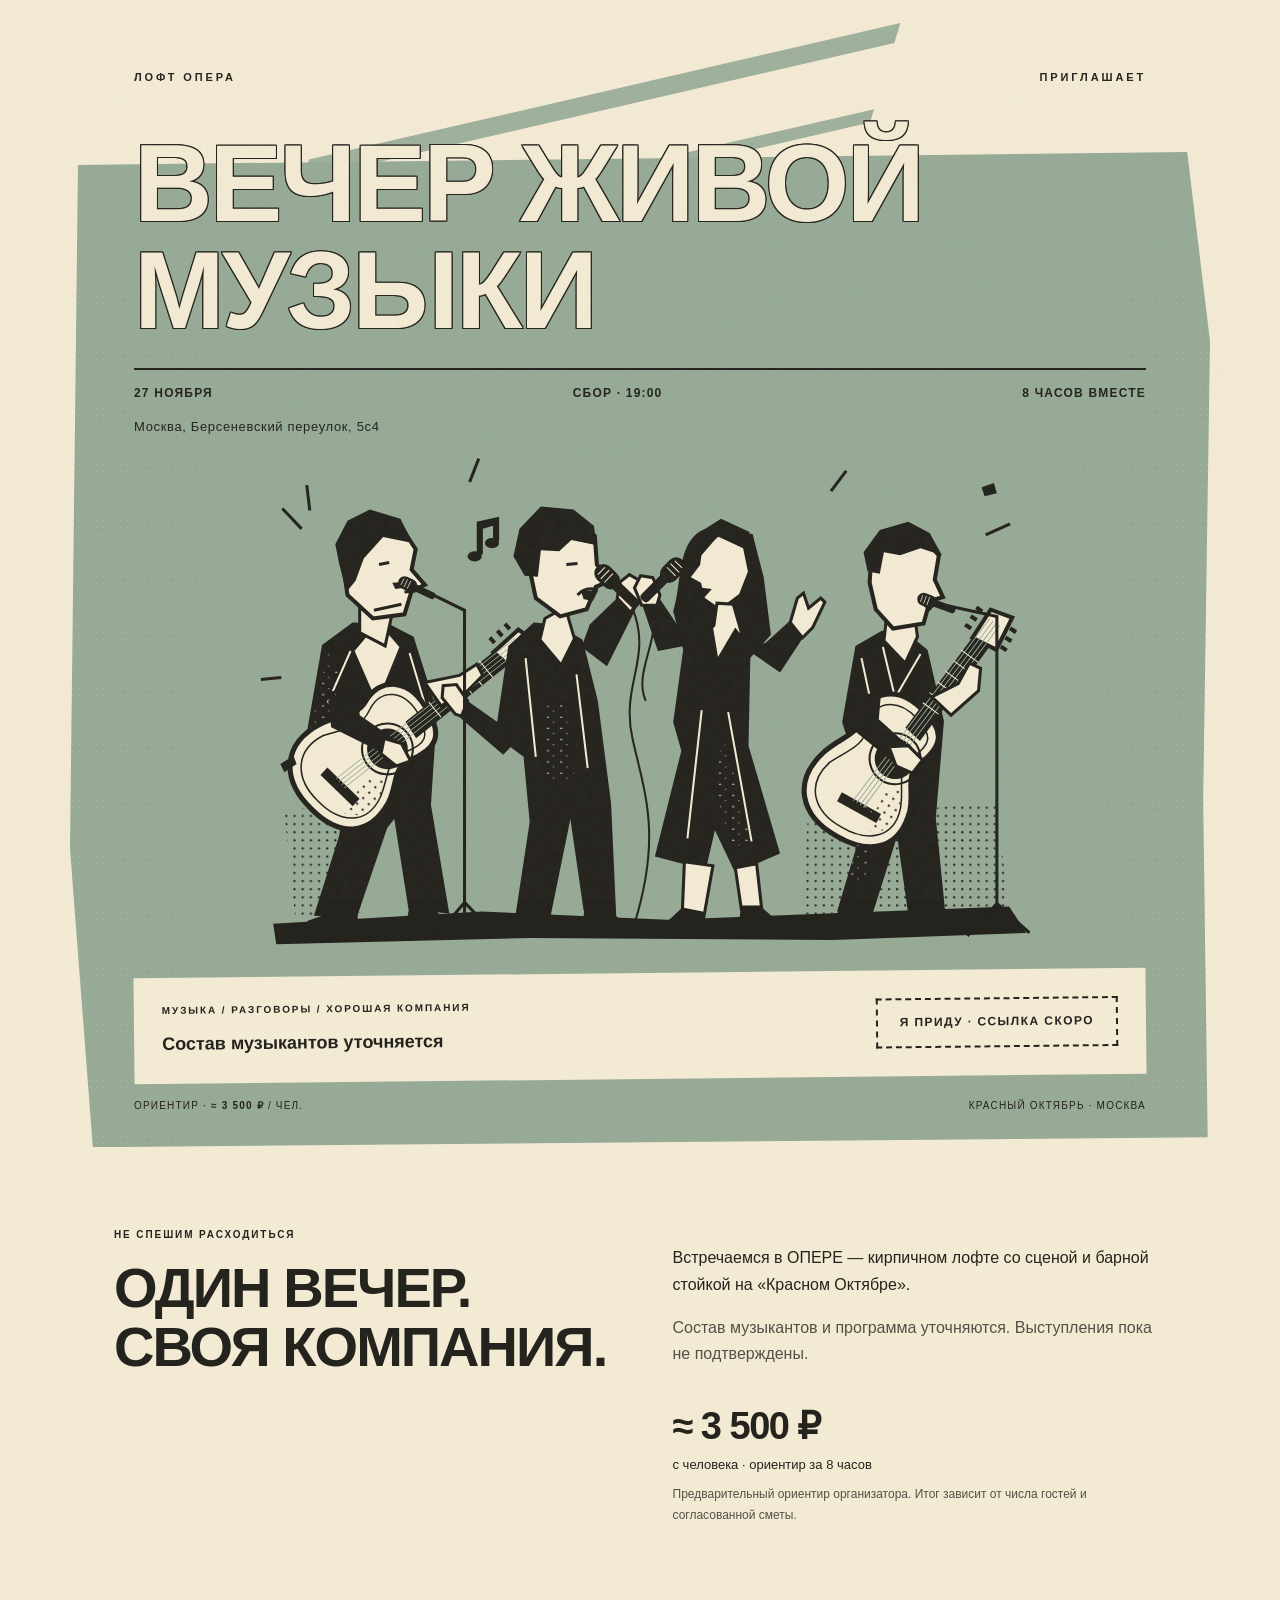
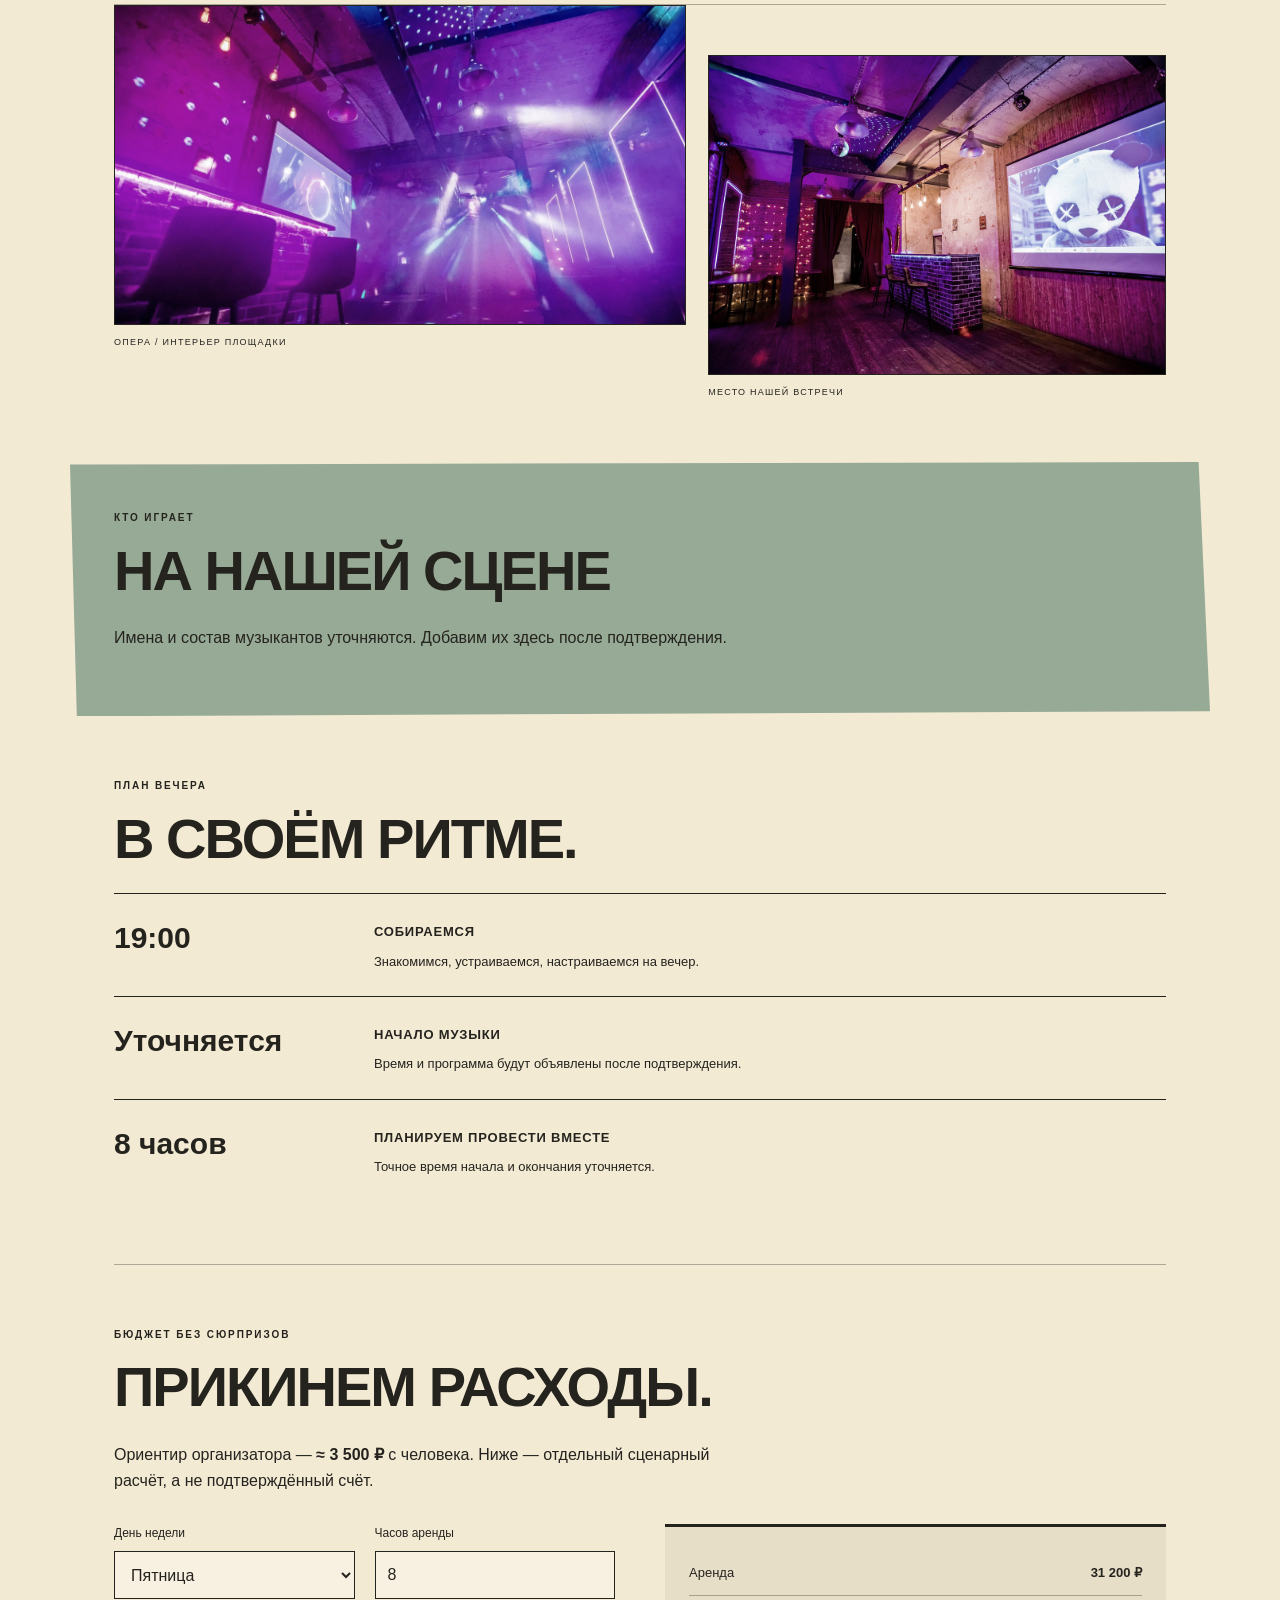
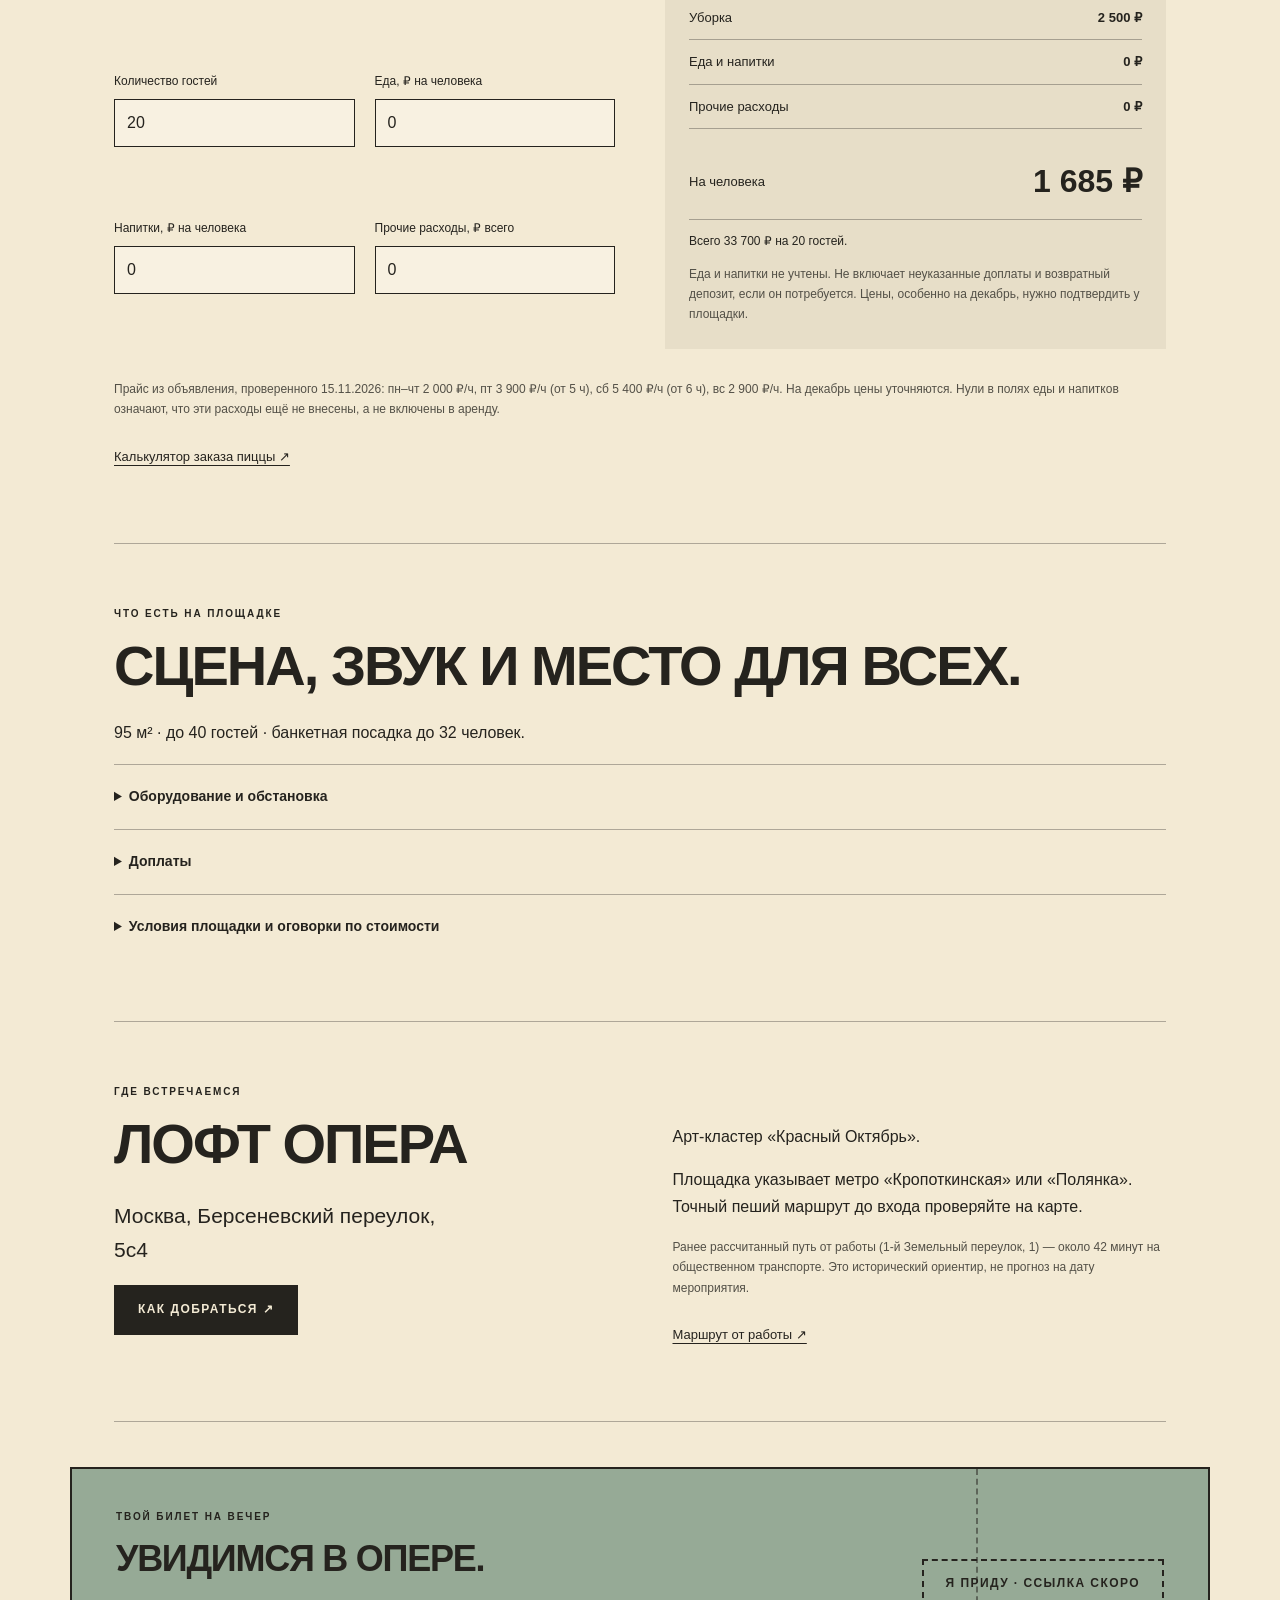
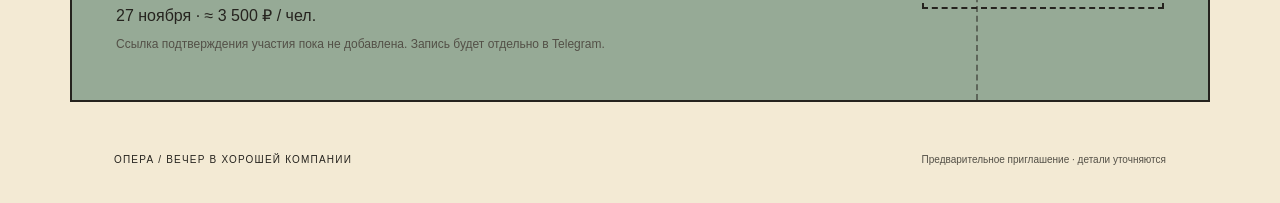
==== commit 2a468040: "Replace drum illustration with singers and two acoustic guitarists" ====
--- a/index.html
+++ b/index.html
@@ -1 +1,100 @@
-<!doctype html><html lang="ru"><head><meta charset="utf-8"><meta name="viewport" content="width=device-width,initial-scale=1"><meta name="theme-color" content="#96AA96"><meta name="description" content="Приглашение на музыкальный вечер в лофте ОПЕРА. Адрес, программа, фотографии и предварительный бюджет."><title>ОПЕРА — музыкальный вечер</title><link rel="stylesheet" href="opera.css"><script src="event-config.js" defer></script><script src="opera.js" defer></script></head><body><main><section class="poster" aria-labelledby="event-title"><div class="sage" aria-hidden="true"></div><div class="poster-top"><div class="masthead"><span data-field="venue"></span><span>ПРИГЛАШАЕТ</span></div><div class="brush" aria-hidden="true"></div><h1 id="event-title" data-field="title"></h1><div class="event-line"><span data-field="date"></span><span>СБОР · <b data-field="gathering"></b></span><span>8 ЧАСОВ ВМЕСТЕ</span></div><p class="top-address" data-field="address"></p></div><div class="instruments"><svg viewBox="0 0 820 560" role="img" aria-labelledby="drum-title" xmlns="http://www.w3.org/2000/svg"><title id="drum-title">Оригинальная графическая композиция: ударная установка, тарелки и ритмические штрихи</title><defs><pattern id="dots" width="9" height="9" patternUnits="userSpaceOnUse"><circle cx="2" cy="3" r="1.1" fill="#25231e"/></pattern><pattern id="cream-dots" width="7" height="8" patternUnits="userSpaceOnUse"><circle cx="2" cy="3" r=".8" fill="#f3ead4"/></pattern></defs><g fill="none" stroke="#25231e" stroke-width="4" stroke-linecap="square"><path d="M157 128L150 465M150 427L110 491M150 427L183 482M615 95L627 427M627 410L593 478M627 410L669 470M382 89L375 222M675 315L706 500M706 459L666 506M706 459L741 500M260 341L230 493M243 448L199 487M243 448L275 500"/></g><g fill="#25231e"><path d="M51 147L162 104L259 145L158 159Z"/><path d="M533 120L615 80L716 108L621 128Z"/><path d="M332 102L385 76L447 96L384 107Z"/><path d="M99 268L218 252L236 341L115 366Z"/><path d="M265 198L362 180L390 264L285 290Z"/><path d="M429 172L536 185L529 264L422 259Z"/><path d="M587 333L725 313L745 398L609 423Z"/></g><g fill="#f3ead4" stroke="#25231e" stroke-width="4"><ellipse cx="161" cy="263" rx="62" ry="20" transform="rotate(-9 161 263)"/><ellipse cx="314" cy="191" rx="50" ry="17" transform="rotate(-11 314 191)"/><ellipse cx="482" cy="180" rx="55" ry="18" transform="rotate(7 482 180)"/><ellipse cx="656" cy="323" rx="71" ry="21" transform="rotate(-8 656 323)"/></g><g stroke="#f3ead4" stroke-width="3" fill="none"><path d="M113 286L125 342L137 282L151 339L166 277L183 332L197 272L214 326M606 347L624 401L636 341L653 396L668 337L686 390L703 331L725 383M119 314L224 296M604 373L736 353"/></g><path d="M338 281L307 302L293 443L346 480L448 497L500 465L521 307L478 275Z" fill="#25231e"/><ellipse cx="430" cy="384" rx="108" ry="133" fill="#f3ead4" transform="rotate(10 430 384)"/><ellipse cx="430" cy="384" rx="96" ry="121" fill="none" stroke="#25231e" stroke-width="5" transform="rotate(10 430 384)"/><path d="M389 333L451 319L476 344L470 427L414 443L386 417Z" fill="#96aa96"/><path d="M416 337L449 337L449 431L416 431Z" fill="#25231e"/><path d="M399 359L465 359L465 374L399 374Z" fill="#f3ead4"/><g stroke="#25231e" stroke-width="5"><path d="M362 479L340 519M474 486L490 521"/></g><path d="M80 407L306 302L296 463L123 497Z" fill="url(#dots)"/><path d="M486 291L555 267L594 465L522 508Z" fill="url(#dots)"/><g fill="#25231e"><path d="M71 70L127 61L128 69L73 78ZM727 184L772 159L777 168L732 193ZM51 397L81 384L85 393L56 406Z"/><circle cx="157" cy="104" r="5"/><circle cx="615" cy="81" r="5"/></g><path d="M278 309L301 306L292 424L270 428Z" fill="url(#cream-dots)"/><g fill="none" stroke="#25231e" stroke-width="3"><path d="M688 221L715 203L747 211L740 238L706 244Z"/><circle cx="707" cy="218" r="6"/><circle cx="728" cy="226" r="6"/><path d="M94 205L110 186M270 104L279 83M504 117L528 99"/></g></svg></div><div class="poster-caption"><div><span class="eyebrow">МУЗЫКА / РАЗГОВОРЫ / ХОРОШАЯ КОМПАНИЯ</span><p id="poster-artists">Состав музыкантов уточняется</p></div><a class="button rsvp" href="#confirmation">Я приду <span>↗</span></a></div><div class="poster-bottom"><span>ОРИЕНТИР · <b class="estimate"></b> / ЧЕЛ.</span><span>КРАСНЫЙ ОКТЯБРЬ · МОСКВА</span></div></section><section class="opening section"><div><span class="eyebrow">НЕ СПЕШИМ РАСХОДИТЬСЯ</span><h2>Один вечер.<br>Своя компания.</h2></div><div><p>Встречаемся в ОПЕРЕ — кирпичном лофте со сценой и барной стойкой на «Красном Октябре».</p><p class="muted" data-field="eventNote"></p><p class="price-line"><strong class="estimate"></strong><span>с человека · ориентир за 8 часов</span></p><p class="fine" data-field="priceNote"></p></div></section><section class="photos section" aria-label="Фотографии лофта"><figure><img src="photos/opera-1.jpg" alt="Реальный интерьер лофта ОПЕРА" loading="lazy"><figcaption>ОПЕРА / ИНТЕРЬЕР ПЛОЩАДКИ</figcaption></figure><figure><img src="photos/opera-2.jpg" alt="Ещё один ракурс лофта ОПЕРА" loading="lazy"><figcaption>МЕСТО НАШЕЙ ВСТРЕЧИ</figcaption></figure></section><section class="section lineup"><span class="eyebrow">КТО ИГРАЕТ</span><h2>На нашей сцене</h2><div id="artists"></div></section><section class="section schedule"><span class="eyebrow">ПЛАН ВЕЧЕРА</span><h2>В своём ритме.</h2><div class="schedule-row"><strong data-field="gathering"></strong><div><b>Собираемся</b><p>Знакомимся, устраиваемся, настраиваемся на вечер.</p></div></div><div class="schedule-row"><strong data-field="musicStart"></strong><div><b>Начало музыки</b><p>Время и программа будут объявлены после подтверждения.</p></div></div><div class="schedule-row"><strong>8 часов</strong><div><b>Планируем провести вместе</b><p>Точное время начала и окончания уточняется.</p></div></div></section><section class="section budget" id="budget"><div class="budget-heading"><span class="eyebrow">БЮДЖЕТ БЕЗ СЮРПРИЗОВ</span><h2>Прикинем расходы.</h2><p>Ориентир организатора — <b class="estimate"></b> с человека. Ниже — отдельный сценарный расчёт, а не подтверждённый счёт.</p></div><div class="budget-layout"><div class="fields"><label>День недели<select id="day"><option value="mon_thu">Пн–чт</option><option value="fri" selected>Пятница</option><option value="sat">Суббота</option><option value="sun">Воскресенье</option></select></label><label>Часов аренды<input id="hours" type="number" min="1" max="24" value="8"></label><label>Количество гостей<input id="guests" type="number" min="1" max="40" value="20"></label><label>Еда, ₽ на человека<input id="food" type="number" min="0" max="100000" value="0"></label><label>Напитки, ₽ на человека<input id="drinks" type="number" min="0" max="100000" value="0"></label><label>Прочие расходы, ₽ всего<input id="extras" type="number" min="0" max="1000000" value="0"></label></div><div class="receipt" aria-live="polite"><div><span>Аренда</span><b id="rent"></b></div><div><span>Уборка</span><b>2 500 ₽</b></div><div><span>Еда и напитки</span><b id="food-total"></b></div><div><span>Прочие расходы</span><b id="extras-total"></b></div><div class="total"><span>На человека</span><strong id="per-person"></strong></div><p id="total"></p><p id="scenario-warning" class="fine"></p></div></div><p class="fine">Прайс из объявления, проверенного 15.11.2026: пн–чт 2 000 ₽/ч, пт 3 900 ₽/ч (от 5 ч), сб 5 400 ₽/ч (от 6 ч), вс 2 900 ₽/ч. На декабрь цены уточняются. Нули в полях еды и напитков означают, что эти расходы ещё не внесены, а не включены в аренду.</p><a class="text-link" href="pizza.html">Калькулятор заказа пиццы ↗</a></section><section class="section details"><span class="eyebrow">ЧТО ЕСТЬ НА ПЛОЩАДКЕ</span><h2>Сцена, звук и место для всех.</h2><p>95 м² · до 40 гостей · банкетная посадка до 32 человек.</p><details><summary>Оборудование и обстановка</summary><ul><li>Колонки JBL EON 615 — 2 шт., микшерный пульт Yamaha</li><li>Проектор BenQ + экран 3 × 2 м</li><li>Светомузыка, диско-шар, прожекторы, лазерная установка, декоративный свет</li><li>Сцена, барная стойка 3 м, 3 барных стула</li><li>5 чиллаут-зон на подоконниках, 3 стола, 15 раскладных стульев, кожаный диван «Честер»</li><li>Гримёрное зеркало, холодильник, чайник, СВЧ, кондиционер</li><li>Свободный цвет неоновой подсветки</li></ul></details><details><summary>Доплаты</summary><ul><li>Микрофон — 1 000 ₽ за мероприятие</li><li>Генератор дыма — 1 500 ₽ за мероприятие</li><li>Посуда — 50 ₽ за любой предмет</li><li>Фуршет с холодными и горячими блюдами — от 2 500 ₽/чел.</li><li>Диджей — 2 000 ₽/час, бармен — 2 000 ₽/час</li></ul></details><details><summary>Условия площадки и оговорки по стоимости</summary><ul><li>Пт — 3 900 ₽/час при аренде не менее 5 часов</li><li>Сб — 5 400 ₽/час при аренде не менее 6 часов</li><li>Уборка 2 500 ₽ — отдельно</li><li>Ночь 00:00–08:00 считается по цене предыдущего дня</li><li>Тренинги и мастер-классы: будни до 18:00 — 1 000 ₽/час</li><li>Скидка 10% на аренду при заказе своего кейтеринга</li><li>Возврат оплаты при отмене не менее чем за 14 полных дней, иначе удерживается</li><li>Нет ограничений по шуму, нет пробкового сбора</li><li>Цены и условия на декабрь — уточнять у менеджера (повторено в описании трижды)</li></ul><ul><li>Цены: шапка обещает диапазон 2 500–10 500 ₽/час, а опубликованные тарифы — 2 000 / 3 900 / 5 400 / 2 900 ₽/час; откуда верхняя граница 10 500, не сказано</li><li>Цены на декабрь прямо не зафиксированы — «уточняйте у менеджера», то есть опубликованный прайс может не действовать</li><li>Уборка 2 500 ₽ не входит в аренду и добавляется отдельной строкой</li><li>Посуда 50 ₽ за предмет — при большой компании сумма быстро растёт, но она не входит в аренду</li><li>Полной сметы площадка не публикует: кейтеринг, персонал и оборудование считаются отдельно</li></ul><a href="https://www.loft2rent.ru/loft/4688/4689/" target="_blank" rel="noopener">Проверить объявление площадки ↗</a></details></section><section class="section location" id="location"><div><span class="eyebrow">ГДЕ ВСТРЕЧАЕМСЯ</span><h2 data-field="venue"></h2><p class="address" data-field="address"></p><a class="button map" target="_blank" rel="noopener">Как добраться ↗</a></div><div><p>Арт-кластер «Красный Октябрь».</p><p>Площадка указывает метро «Кропоткинская» или «Полянка». Точный пеший маршрут до входа проверяйте на карте.</p><p class="fine">Ранее рассчитанный путь от работы (1-й Земельный переулок, 1) — около 42 минут на общественном транспорте. Это исторический ориентир, не прогноз на дату мероприятия.</p><a class="text-link" href="https://yandex.ru/maps/?rtext=%D0%9C%D0%BE%D1%81%D0%BA%D0%B2%D0%B0%2C%201-%D0%B9%20%D0%97%D0%B5%D0%BC%D0%B5%D0%BB%D1%8C%D0%BD%D1%8B%D0%B9%20%D0%BF%D0%B5%D1%80%D0%B5%D1%83%D0%BB%D0%BE%D0%BA%2C%201~%D0%9C%D0%BE%D1%81%D0%BA%D0%B2%D0%B0%2C%20%D0%91%D0%B5%D1%80%D1%81%D0%B5%D0%BD%D0%B5%D0%B2%D1%81%D0%BA%D0%B8%D0%B9%20%D0%BF%D0%B5%D1%80%D0%B5%D1%83%D0%BB%D0%BE%D0%BA%2C%205%D1%814&amp;rtt=mt" target="_blank" rel="noopener">Маршрут от работы ↗</a></div></section><section class="ticket section" id="confirmation"><div><span class="eyebrow">ТВОЙ БИЛЕТ НА ВЕЧЕР</span><h2>Увидимся в ОПЕРЕ.</h2><p><span data-field="date"></span> · <span class="estimate"></span> / чел.</p><p id="rsvp-note" class="fine">Ссылка подтверждения участия пока не добавлена. Запись будет отдельно в Telegram.</p></div><a class="button rsvp" href="#confirmation">Я приду ↗</a></section></main><footer>ОПЕРА / ВЕЧЕР В ХОРОШЕЙ КОМПАНИИ<span>Предварительное приглашение · детали уточняются</span></footer></body></html>+<!doctype html><html lang="ru"><head><meta charset="utf-8"><meta name="viewport" content="width=device-width,initial-scale=1"><meta name="theme-color" content="#96AA96"><meta name="description" content="Приглашение на музыкальный вечер в лофте ОПЕРА. Адрес, программа, фотографии и предварительный бюджет."><title>ОПЕРА — музыкальный вечер</title><link rel="stylesheet" href="opera.css"><script src="event-config.js" defer></script><script src="opera.js" defer></script></head><body><main><section class="poster" aria-labelledby="event-title"><div class="sage" aria-hidden="true"></div><div class="poster-top"><div class="masthead"><span data-field="venue"></span><span>ПРИГЛАШАЕТ</span></div><div class="brush" aria-hidden="true"></div><h1 id="event-title" data-field="title"></h1><div class="event-line"><span data-field="date"></span><span>СБОР · <b data-field="gathering"></b></span><span>8 ЧАСОВ ВМЕСТЕ</span></div><p class="top-address" data-field="address"></p></div><div class="instruments"><svg viewBox="0 0 820 560" role="img" aria-labelledby="musicians-title" xmlns="http://www.w3.org/2000/svg">
+<title id="musicians-title">Музыкальный вечер: четыре человека поют в микрофоны, двое играют на акустических гитарах</title>
+<defs>
+ <pattern id="print-dots" width="8" height="8" patternUnits="userSpaceOnUse"><circle cx="2" cy="2" r="1.1" fill="#25231e"/></pattern>
+ <pattern id="worn-ink" width="13" height="11" patternUnits="userSpaceOnUse"><path d="M2 3h2M8 8h1" stroke="#f3ead4" stroke-width="1.1"/></pattern>
+ <g id="acoustic-guitar">
+  <path d="M-10-62C-47-72-68-50-59-23C-54-7-66 3-72 24C-83 65-58 90-16 87C22 85 42 63 30 27C23 8 7 1 13-17C22-43 17-57-10-62Z" fill="#f3ead4" stroke="#25231e" stroke-width="5"/>
+  <path d="M-13-53C-41-60-60-44-50-20C-42-1-54 11-62 30C-70 61-49 79-18 77C12 76 32 58 21 30C12 9-4 1 4-19C12-40 8-47-13-53Z" fill="none" stroke="#25231e" stroke-width="1.5"/>
+  <path d="M-18-39L-11-151L8-152L1-36Z" fill="#25231e"/>
+  <path d="M-11-149L-11-182L11-187L15-152Z" fill="#f3ead4" stroke="#25231e" stroke-width="4"/>
+  <path d="M-17-176h-7M-17-166h-7M-17-156h-7M15-177h7M16-167h7M17-157h7" stroke="#25231e" stroke-width="4"/>
+  <circle cx="-10" cy="-8" r="20" fill="#25231e"/><circle cx="-10" cy="-8" r="25" fill="none" stroke="#25231e" stroke-width="2"/>
+  <path d="M-36 48L8 45L9 55L-35 58Z" fill="#25231e"/>
+  <path d="M-7-174L-22 49M-3-174L-18 49M1-174L-14 49M5-174L-10 49" fill="none" stroke="#96aa96" stroke-width=".9"/>
+  <path d="M-14-133L7-132M-14-120L6-119M-15-107L5-106M-16-94L4-93M-17-81L3-80M-17-69L2-68" stroke="#f3ead4" stroke-width="1"/>
+  <path d="M11 12L23 35L19 57L5 69L-1 25Z" fill="url(#print-dots)"/>
+ </g>
+ <g id="mic"><rect x="-5" y="-31" width="10" height="37" rx="4" fill="#25231e"/><rect x="-9" y="-50" width="18" height="28" rx="9" fill="#25231e"/><path d="M-5-44H5M-6-39H6M-6-34H6" stroke="#f3ead4" stroke-width="1"/></g>
+</defs>
+<!-- Uneven printed stage and light marks -->
+<path d="M45 492L250 480L432 488L768 475L785 501L595 508L298 506L48 512Z" fill="#25231e"/>
+<path d="M56 383L121 368L132 481L67 489ZM570 393L755 371L768 476L565 483Z" fill="url(#print-dots)"/>
+<g stroke="#25231e" stroke-width="3" fill="none"><path d="M73 104L54 84M81 86L78 61M238 58L247 35M593 67L608 47M745 110L769 99M33 252L53 250"/></g>
+<!-- Left guitarist: angular jacket, bent knees, sculpted face -->
+<g id="guitarist-left">
+ <path d="M123 196L93 218L76 316L115 367L110 405L85 484L127 486L157 398L164 389L178 478L218 482L200 375L206 283L183 210L158 197Z" fill="#25231e"/>
+ <path d="M140 206L125 224L147 274L169 220L156 205Z" fill="#f3ead4"/>
+ <path d="M121 224L99 274L122 290M179 226L194 276" fill="none" stroke="#f3ead4" stroke-width="2"/>
+ <path d="M130 174L130 206L155 219L163 182Z" fill="#f3ead4" stroke="#25231e" stroke-width="3"/>
+ <path d="M111 121L129 95L168 98L185 124L181 144L194 159L181 165L174 188L143 192L118 169Z" fill="#f3ead4" stroke="#25231e" stroke-width="4"/>
+ <path d="M110 139L106 119L118 96L140 85L170 94L182 118L153 112L134 133L126 155L117 166Z" fill="#25231e"/>
+ <path d="M149 139L159 137M174 166L185 165M144 184L171 178" fill="none" stroke="#25231e" stroke-width="3"/>
+ <path d="M162 157L177 156L179 161L165 163Z" fill="#25231e"/>
+ <use href="#acoustic-guitar" transform="translate(158 333) rotate(48)"/>
+ <path d="M98 264L102 299L158 327L169 314L130 287L128 260Z" fill="#25231e"/>
+ <path d="M154 310L171 315L180 332L166 337L151 325Z" fill="#f3ead4" stroke="#25231e" stroke-width="3"/>
+ <path d="M194 255L228 248L245 237L251 248L234 265L210 278Z" fill="#f3ead4" stroke="#25231e" stroke-width="3"/>
+ <path d="M111 478L128 479L128 497L76 497L79 489Z M179 474L200 475L218 491L216 499L175 496Z" fill="#25231e"/>
+ <path d="M99 226L113 246L93 310L81 299Z" fill="url(#worn-ink)"/>
+</g>
+<!-- Centre-left singer with handheld microphone -->
+<g id="singer-left">
+ <path d="M301 196L276 219L263 307L291 328L297 392L283 484L317 487L337 389L350 479L382 484L377 374L364 273L349 213L324 198Z" fill="#25231e"/>
+ <path d="M312 192L307 213L328 238L341 212L332 181Z" fill="#f3ead4" stroke="#25231e" stroke-width="3"/>
+ <path d="M293 125L306 97L337 91L361 111L363 139L376 155L362 161L353 183L327 190L303 172Z" fill="#f3ead4" stroke="#25231e" stroke-width="4"/>
+ <path d="M292 150L281 131L287 104L308 82L340 85L360 101L363 120L338 115L326 126L308 125L305 151Z" fill="#25231e"/>
+ <path d="M333 139L344 138M344 169Q352 160 364 164" fill="none" stroke="#25231e" stroke-width="3"/>
+ <path d="M347 164L364 165L359 175L350 173Z" fill="#25231e"/>
+ <path d="M348 220L373 239L402 181L386 169L356 198Z" fill="#25231e"/>
+ <path d="M383 172L386 156L395 149L407 156L405 174L396 186Z" fill="#f3ead4" stroke="#25231e" stroke-width="3"/>
+ <use href="#mic" transform="translate(399 176) rotate(-46)"/>
+ <path d="M398 182C418 232 386 256 398 310S427 404 400 492" fill="none" stroke="#25231e" stroke-width="2"/>
+ <path d="M283 242L267 295L236 273L227 288L271 326L290 306Z" fill="#25231e"/>
+ <path d="M236 273L225 257L212 258L211 270L224 286L230 288Z" fill="#f3ead4" stroke="#25231e" stroke-width="3"/>
+ <path d="M293 231L303 328M343 247L354 339" fill="none" stroke="#f3ead4" stroke-width="2"/>
+ <path d="M308 280L332 273L341 350L310 353Z" fill="url(#worn-ink)"/>
+ <path d="M284 480L314 482L316 498L271 498ZM351 474L372 476L391 492L387 499L349 495Z" fill="#25231e"/>
+</g>
+<!-- Centre-right singer, lifted hand, flowing skirt -->
+<g id="singer-right">
+ <path d="M470 104C441 114 447 157 438 185L450 231L501 245L534 208L527 152L516 109Z" fill="#25231e"/>
+ <path d="M463 139L465 124L482 110L508 122L513 146L504 169L484 184L468 173L464 158L453 152Z" fill="#f3ead4" stroke="#25231e" stroke-width="3"/>
+ <path d="M465 131L483 110L511 125L513 107L485 94L463 108Z" fill="#25231e"/>
+ <path d="M463 145L474 147M460 161L476 163L469 171Z" fill="#25231e"/>
+ <path d="M481 177L478 199L459 215L481 244L505 206L497 178Z" fill="#f3ead4" stroke="#25231e" stroke-width="3"/>
+ <path d="M477 200L449 214L438 294L446 322L420 426L470 439L479 400L499 442L543 423L512 317L514 220L499 201L482 230Z" fill="#25231e"/>
+ <path d="M449 219L423 224L407 177L423 170L443 200L466 205Z" fill="#25231e"/>
+ <path d="M407 179L400 162L406 150L418 152L425 169L422 179Z" fill="#f3ead4" stroke="#25231e" stroke-width="3"/>
+ <use href="#mic" transform="translate(412 170) rotate(45)"/>
+ <path d="M416 179C428 211 398 244 411 273" fill="none" stroke="#25231e" stroke-width="2"/>
+ <path d="M508 221L543 245L570 204L555 192L529 216Z" fill="#25231e"/>
+ <path d="M553 196L560 172L566 167L571 182L583 172L587 176L575 201L565 211Z" fill="#f3ead4" stroke="#25231e" stroke-width="3"/>
+ <path d="M449 431L447 480L468 486L477 435ZM499 437L505 478L525 478L520 433Z" fill="#f3ead4" stroke="#25231e" stroke-width="3"/>
+ <path d="M447 476L467 480L472 497L435 497L432 490ZM505 474L523 474L541 490L537 497L502 494Z" fill="#25231e"/>
+ <path d="M466 282L452 408M492 284L515 411" stroke="#f3ead4" fill="none" stroke-width="2"/>
+ <path d="M488 311L516 414L493 416L477 346Z" fill="url(#worn-ink)"/>
+</g>
+<!-- Right guitarist -->
+<g id="guitarist-right">
+ <path d="M643 204L617 219L604 294L624 357L619 413L599 480L633 485L658 406L669 483L706 488L696 388L704 293L688 223L665 204Z" fill="#25231e"/>
+ <path d="M648 188L645 214L666 236L678 210L674 180Z" fill="#f3ead4" stroke="#25231e" stroke-width="3"/>
+ <path d="M633 126L649 108L680 109L699 130L695 154L703 171L690 175L684 197L654 202L637 183L631 157Z" fill="#f3ead4" stroke="#25231e" stroke-width="4"/>
+ <path d="M629 146L625 127L641 105L669 97L690 108L702 130L681 123L661 130L645 127L641 148Z" fill="#25231e"/>
+ <path d="M672 149L683 148M682 178L696 177L690 185Z" fill="#25231e"/>
+ <path d="M644 220L656 270L681 227M623 231L636 292" fill="none" stroke="#f3ead4" stroke-width="2"/>
+ <use href="#acoustic-guitar" transform="translate(660 342) rotate(33)"/>
+ <path d="M619 265L613 300L655 334L670 318L640 291L642 267Z" fill="#25231e"/>
+ <path d="M650 318L669 317L683 331L673 344L657 337Z" fill="#f3ead4" stroke="#25231e" stroke-width="3"/>
+ <path d="M692 269L718 256L729 236L740 241L738 263L711 287Z" fill="#f3ead4" stroke="#25231e" stroke-width="3"/>
+ <path d="M601 479L631 479L635 497L588 498ZM670 479L695 481L715 492L711 500L669 497Z" fill="#25231e"/>
+ <path d="M624 365L639 371L626 452L611 451Z" fill="url(#worn-ink)"/>
+</g>
+<!-- Two thin microphone stands for the singing guitarists -->
+<g fill="none" stroke="#25231e" stroke-width="3"><path d="M192 164L233 184L233 488M233 471L204 505M233 471L264 503M701 178L756 190L756 486M756 472L727 504M756 472L788 501"/></g>
+<use href="#mic" transform="translate(200 169) rotate(-65) scale(.7)"/>
+<use href="#mic" transform="translate(711 183) rotate(-70) scale(.7)"/>
+<!-- Small off-register rhythm marks, no lettering baked into illustration -->
+<path d="M52 335L65 327L68 335L56 343ZM741 63L753 59L756 69L744 72Z" fill="#25231e"/>
+<g fill="#25231e"><path d="M245 130V97L267 92V116H261V101L251 104V129Z"/><ellipse cx="243" cy="131" rx="7" ry="5"/><ellipse cx="260" cy="118" rx="7" ry="5"/></g>
+</svg></div><div class="poster-caption"><div><span class="eyebrow">МУЗЫКА / РАЗГОВОРЫ / ХОРОШАЯ КОМПАНИЯ</span><p id="poster-artists">Состав музыкантов уточняется</p></div><a class="button rsvp" href="#confirmation">Я приду <span>↗</span></a></div><div class="poster-bottom"><span>ОРИЕНТИР · <b class="estimate"></b> / ЧЕЛ.</span><span>КРАСНЫЙ ОКТЯБРЬ · МОСКВА</span></div></section><section class="opening section"><div><span class="eyebrow">НЕ СПЕШИМ РАСХОДИТЬСЯ</span><h2>Один вечер.<br>Своя компания.</h2></div><div><p>Встречаемся в ОПЕРЕ — кирпичном лофте со сценой и барной стойкой на «Красном Октябре».</p><p class="muted" data-field="eventNote"></p><p class="price-line"><strong class="estimate"></strong><span>с человека · ориентир за 8 часов</span></p><p class="fine" data-field="priceNote"></p></div></section><section class="photos section" aria-label="Фотографии лофта"><figure><img src="photos/opera-1.jpg" alt="Реальный интерьер лофта ОПЕРА" loading="lazy"><figcaption>ОПЕРА / ИНТЕРЬЕР ПЛОЩАДКИ</figcaption></figure><figure><img src="photos/opera-2.jpg" alt="Ещё один ракурс лофта ОПЕРА" loading="lazy"><figcaption>МЕСТО НАШЕЙ ВСТРЕЧИ</figcaption></figure></section><section class="section lineup"><span class="eyebrow">КТО ИГРАЕТ</span><h2>На нашей сцене</h2><div id="artists"></div></section><section class="section schedule"><span class="eyebrow">ПЛАН ВЕЧЕРА</span><h2>В своём ритме.</h2><div class="schedule-row"><strong data-field="gathering"></strong><div><b>Собираемся</b><p>Знакомимся, устраиваемся, настраиваемся на вечер.</p></div></div><div class="schedule-row"><strong data-field="musicStart"></strong><div><b>Начало музыки</b><p>Время и программа будут объявлены после подтверждения.</p></div></div><div class="schedule-row"><strong>8 часов</strong><div><b>Планируем провести вместе</b><p>Точное время начала и окончания уточняется.</p></div></div></section><section class="section budget" id="budget"><div class="budget-heading"><span class="eyebrow">БЮДЖЕТ БЕЗ СЮРПРИЗОВ</span><h2>Прикинем расходы.</h2><p>Ориентир организатора — <b class="estimate"></b> с человека. Ниже — отдельный сценарный расчёт, а не подтверждённый счёт.</p></div><div class="budget-layout"><div class="fields"><label>День недели<select id="day"><option value="mon_thu">Пн–чт</option><option value="fri" selected>Пятница</option><option value="sat">Суббота</option><option value="sun">Воскресенье</option></select></label><label>Часов аренды<input id="hours" type="number" min="1" max="24" value="8"></label><label>Количество гостей<input id="guests" type="number" min="1" max="40" value="20"></label><label>Еда, ₽ на человека<input id="food" type="number" min="0" max="100000" value="0"></label><label>Напитки, ₽ на человека<input id="drinks" type="number" min="0" max="100000" value="0"></label><label>Прочие расходы, ₽ всего<input id="extras" type="number" min="0" max="1000000" value="0"></label></div><div class="receipt" aria-live="polite"><div><span>Аренда</span><b id="rent"></b></div><div><span>Уборка</span><b>2 500 ₽</b></div><div><span>Еда и напитки</span><b id="food-total"></b></div><div><span>Прочие расходы</span><b id="extras-total"></b></div><div class="total"><span>На человека</span><strong id="per-person"></strong></div><p id="total"></p><p id="scenario-warning" class="fine"></p></div></div><p class="fine">Прайс из объявления, проверенного 15.11.2026: пн–чт 2 000 ₽/ч, пт 3 900 ₽/ч (от 5 ч), сб 5 400 ₽/ч (от 6 ч), вс 2 900 ₽/ч. На декабрь цены уточняются. Нули в полях еды и напитков означают, что эти расходы ещё не внесены, а не включены в аренду.</p><a class="text-link" href="pizza.html">Калькулятор заказа пиццы ↗</a></section><section class="section details"><span class="eyebrow">ЧТО ЕСТЬ НА ПЛОЩАДКЕ</span><h2>Сцена, звук и место для всех.</h2><p>95 м² · до 40 гостей · банкетная посадка до 32 человек.</p><details><summary>Оборудование и обстановка</summary><ul><li>Колонки JBL EON 615 — 2 шт., микшерный пульт Yamaha</li><li>Проектор BenQ + экран 3 × 2 м</li><li>Светомузыка, диско-шар, прожекторы, лазерная установка, декоративный свет</li><li>Сцена, барная стойка 3 м, 3 барных стула</li><li>5 чиллаут-зон на подоконниках, 3 стола, 15 раскладных стульев, кожаный диван «Честер»</li><li>Гримёрное зеркало, холодильник, чайник, СВЧ, кондиционер</li><li>Свободный цвет неоновой подсветки</li></ul></details><details><summary>Доплаты</summary><ul><li>Микрофон — 1 000 ₽ за мероприятие</li><li>Генератор дыма — 1 500 ₽ за мероприятие</li><li>Посуда — 50 ₽ за любой предмет</li><li>Фуршет с холодными и горячими блюдами — от 2 500 ₽/чел.</li><li>Диджей — 2 000 ₽/час, бармен — 2 000 ₽/час</li></ul></details><details><summary>Условия площадки и оговорки по стоимости</summary><ul><li>Пт — 3 900 ₽/час при аренде не менее 5 часов</li><li>Сб — 5 400 ₽/час при аренде не менее 6 часов</li><li>Уборка 2 500 ₽ — отдельно</li><li>Ночь 00:00–08:00 считается по цене предыдущего дня</li><li>Тренинги и мастер-классы: будни до 18:00 — 1 000 ₽/час</li><li>Скидка 10% на аренду при заказе своего кейтеринга</li><li>Возврат оплаты при отмене не менее чем за 14 полных дней, иначе удерживается</li><li>Нет ограничений по шуму, нет пробкового сбора</li><li>Цены и условия на декабрь — уточнять у менеджера (повторено в описании трижды)</li></ul><ul><li>Цены: шапка обещает диапазон 2 500–10 500 ₽/час, а опубликованные тарифы — 2 000 / 3 900 / 5 400 / 2 900 ₽/час; откуда верхняя граница 10 500, не сказано</li><li>Цены на декабрь прямо не зафиксированы — «уточняйте у менеджера», то есть опубликованный прайс может не действовать</li><li>Уборка 2 500 ₽ не входит в аренду и добавляется отдельной строкой</li><li>Посуда 50 ₽ за предмет — при большой компании сумма быстро растёт, но она не входит в аренду</li><li>Полной сметы площадка не публикует: кейтеринг, персонал и оборудование считаются отдельно</li></ul><a href="https://www.loft2rent.ru/loft/4688/4689/" target="_blank" rel="noopener">Проверить объявление площадки ↗</a></details></section><section class="section location" id="location"><div><span class="eyebrow">ГДЕ ВСТРЕЧАЕМСЯ</span><h2 data-field="venue"></h2><p class="address" data-field="address"></p><a class="button map" target="_blank" rel="noopener">Как добраться ↗</a></div><div><p>Арт-кластер «Красный Октябрь».</p><p>Площадка указывает метро «Кропоткинская» или «Полянка». Точный пеший маршрут до входа проверяйте на карте.</p><p class="fine">Ранее рассчитанный путь от работы (1-й Земельный переулок, 1) — около 42 минут на общественном транспорте. Это исторический ориентир, не прогноз на дату мероприятия.</p><a class="text-link" href="https://yandex.ru/maps/?rtext=%D0%9C%D0%BE%D1%81%D0%BA%D0%B2%D0%B0%2C%201-%D0%B9%20%D0%97%D0%B5%D0%BC%D0%B5%D0%BB%D1%8C%D0%BD%D1%8B%D0%B9%20%D0%BF%D0%B5%D1%80%D0%B5%D1%83%D0%BB%D0%BE%D0%BA%2C%201~%D0%9C%D0%BE%D1%81%D0%BA%D0%B2%D0%B0%2C%20%D0%91%D0%B5%D1%80%D1%81%D0%B5%D0%BD%D0%B5%D0%B2%D1%81%D0%BA%D0%B8%D0%B9%20%D0%BF%D0%B5%D1%80%D0%B5%D1%83%D0%BB%D0%BE%D0%BA%2C%205%D1%814&amp;rtt=mt" target="_blank" rel="noopener">Маршрут от работы ↗</a></div></section><section class="ticket section" id="confirmation"><div><span class="eyebrow">ТВОЙ БИЛЕТ НА ВЕЧЕР</span><h2>Увидимся в ОПЕРЕ.</h2><p><span data-field="date"></span> · <span class="estimate"></span> / чел.</p><p id="rsvp-note" class="fine">Ссылка подтверждения участия пока не добавлена. Запись будет отдельно в Telegram.</p></div><a class="button rsvp" href="#confirmation">Я приду ↗</a></section></main><footer>ОПЕРА / ВЕЧЕР В ХОРОШЕЙ КОМПАНИИ<span>Предварительное приглашение · детали уточняются</span></footer></body></html>
